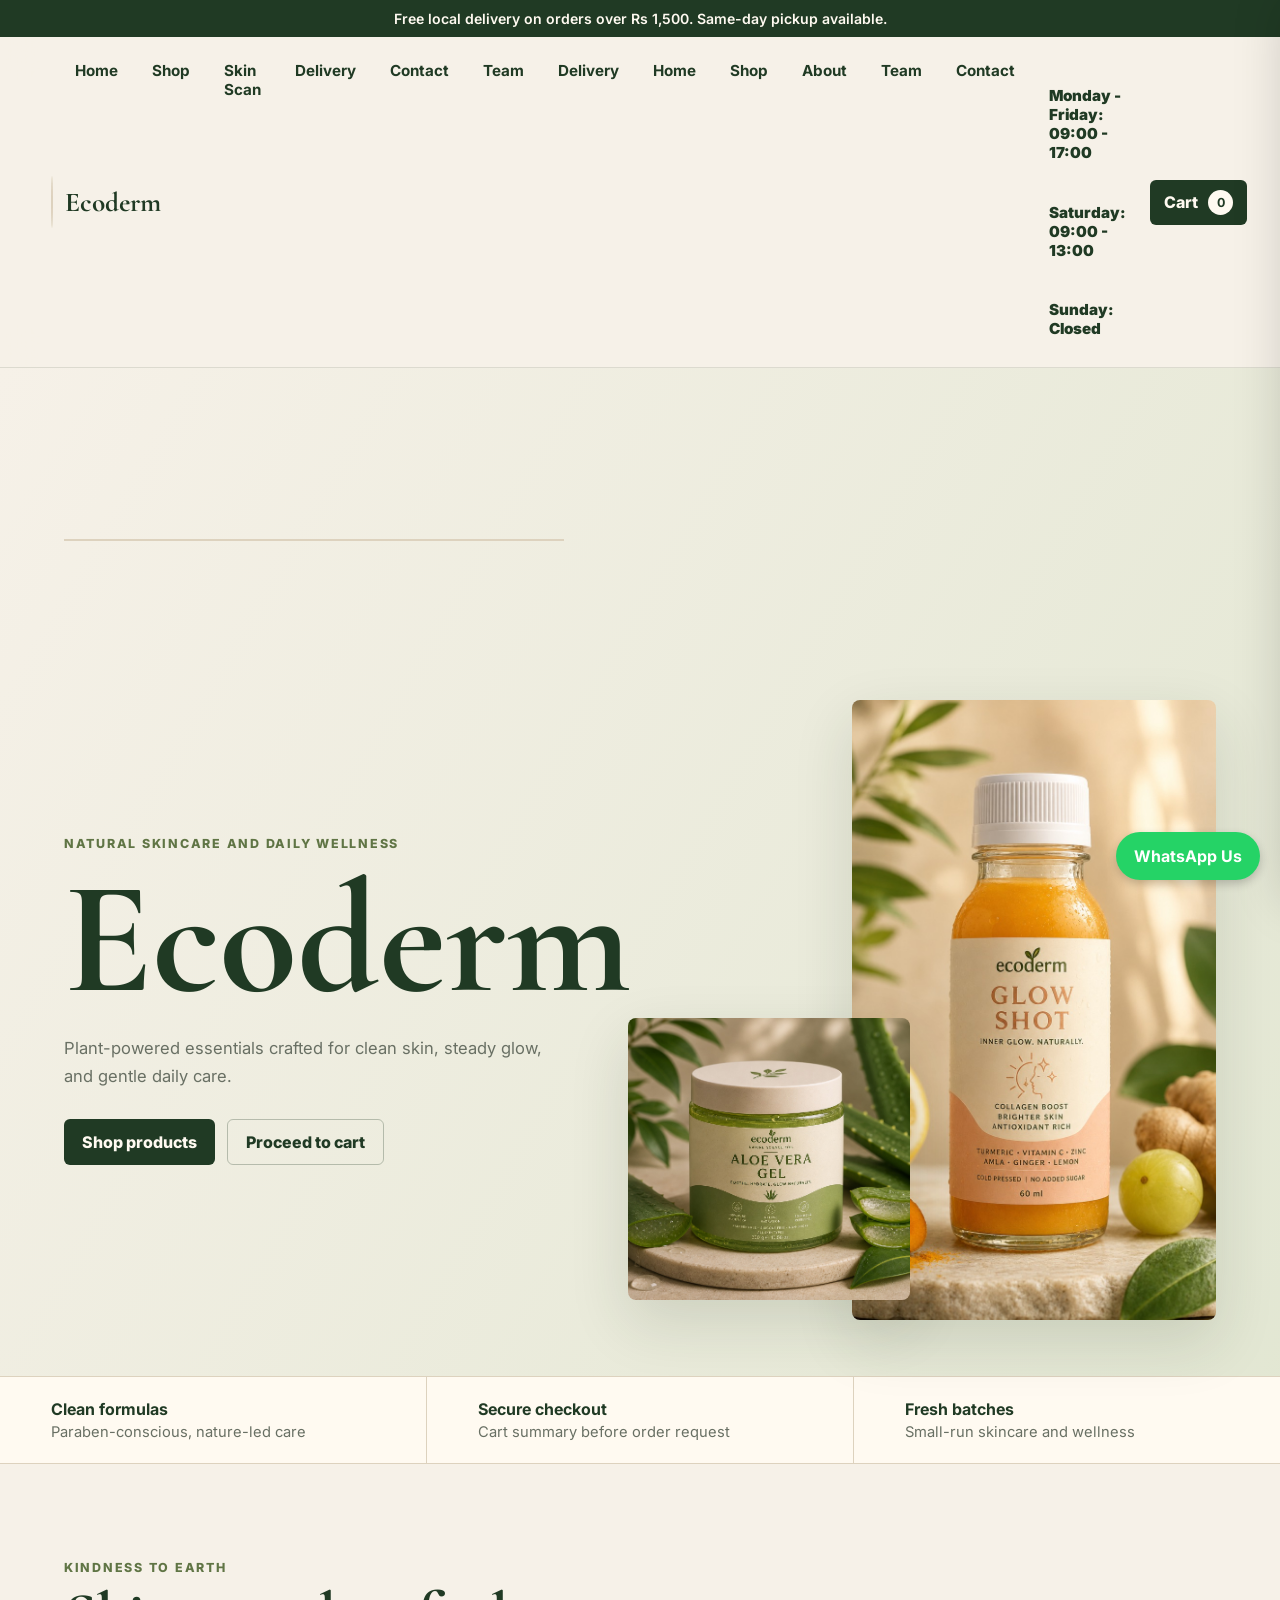
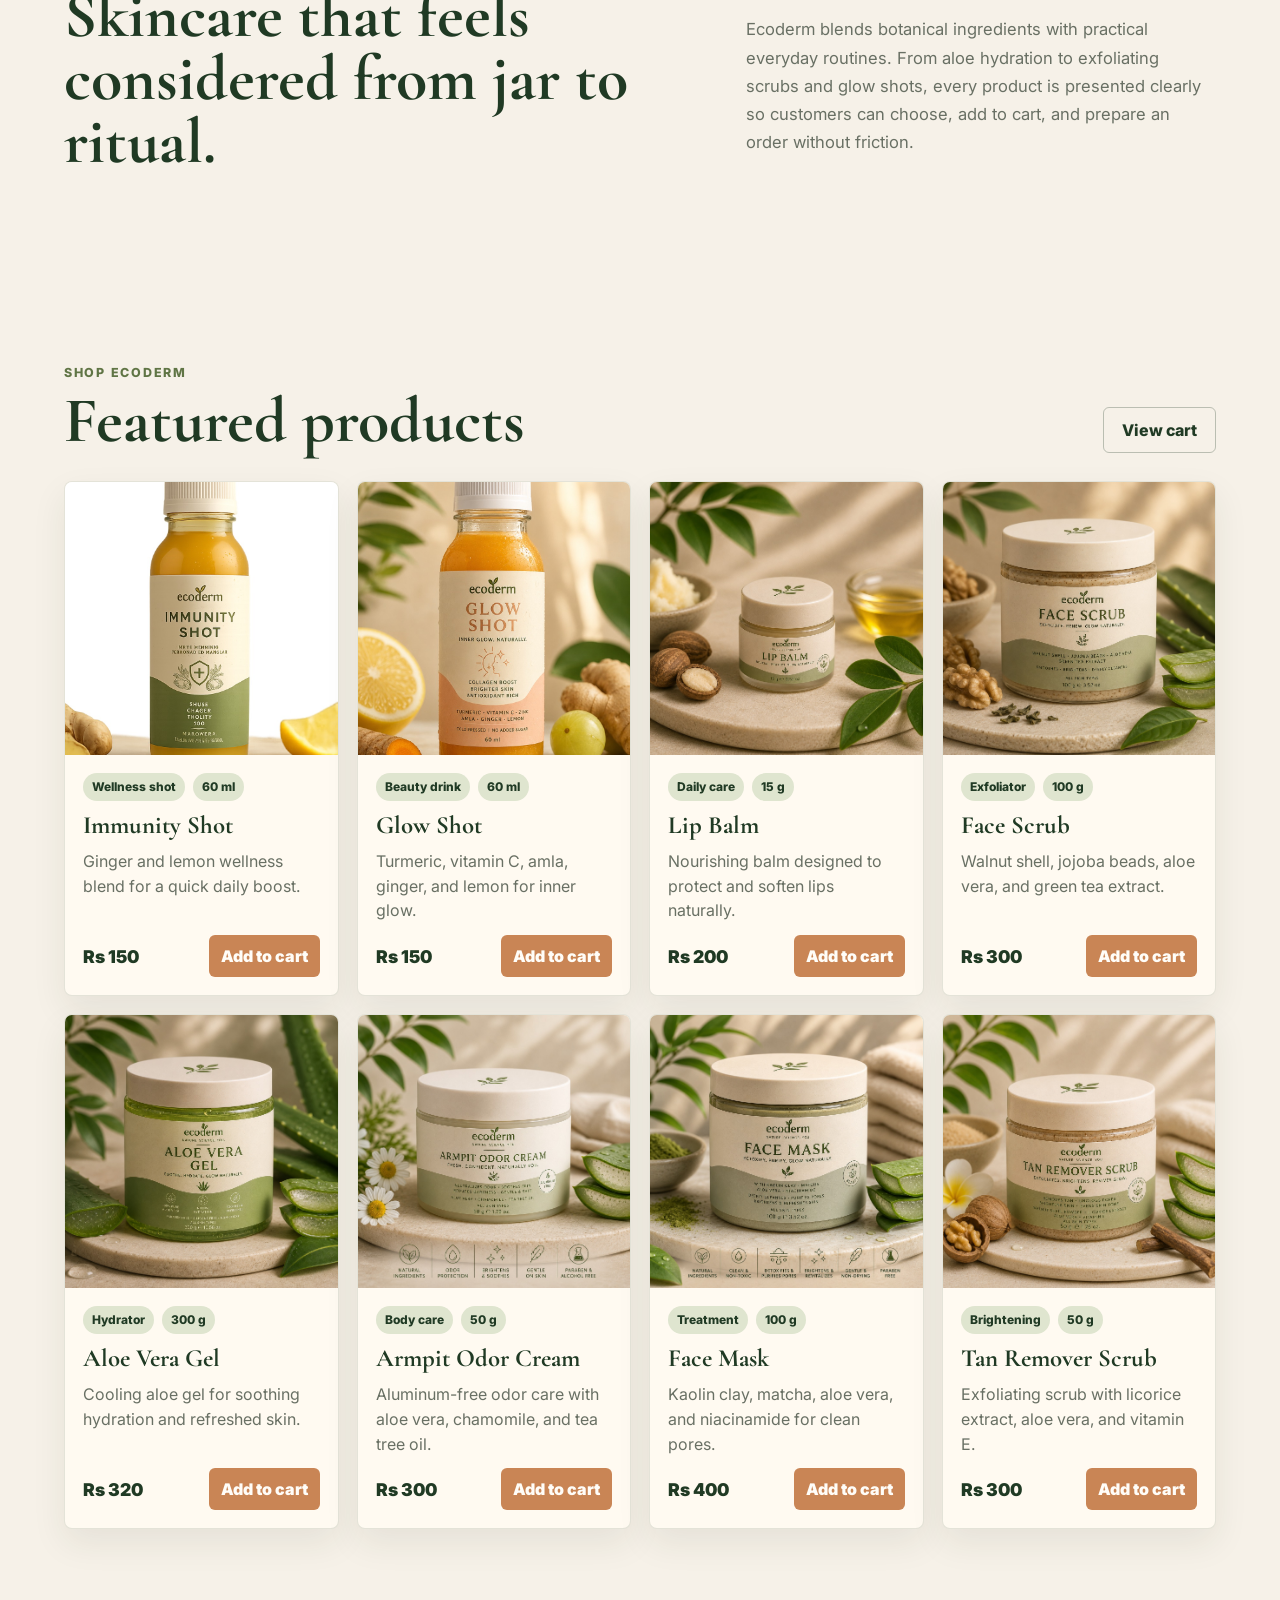
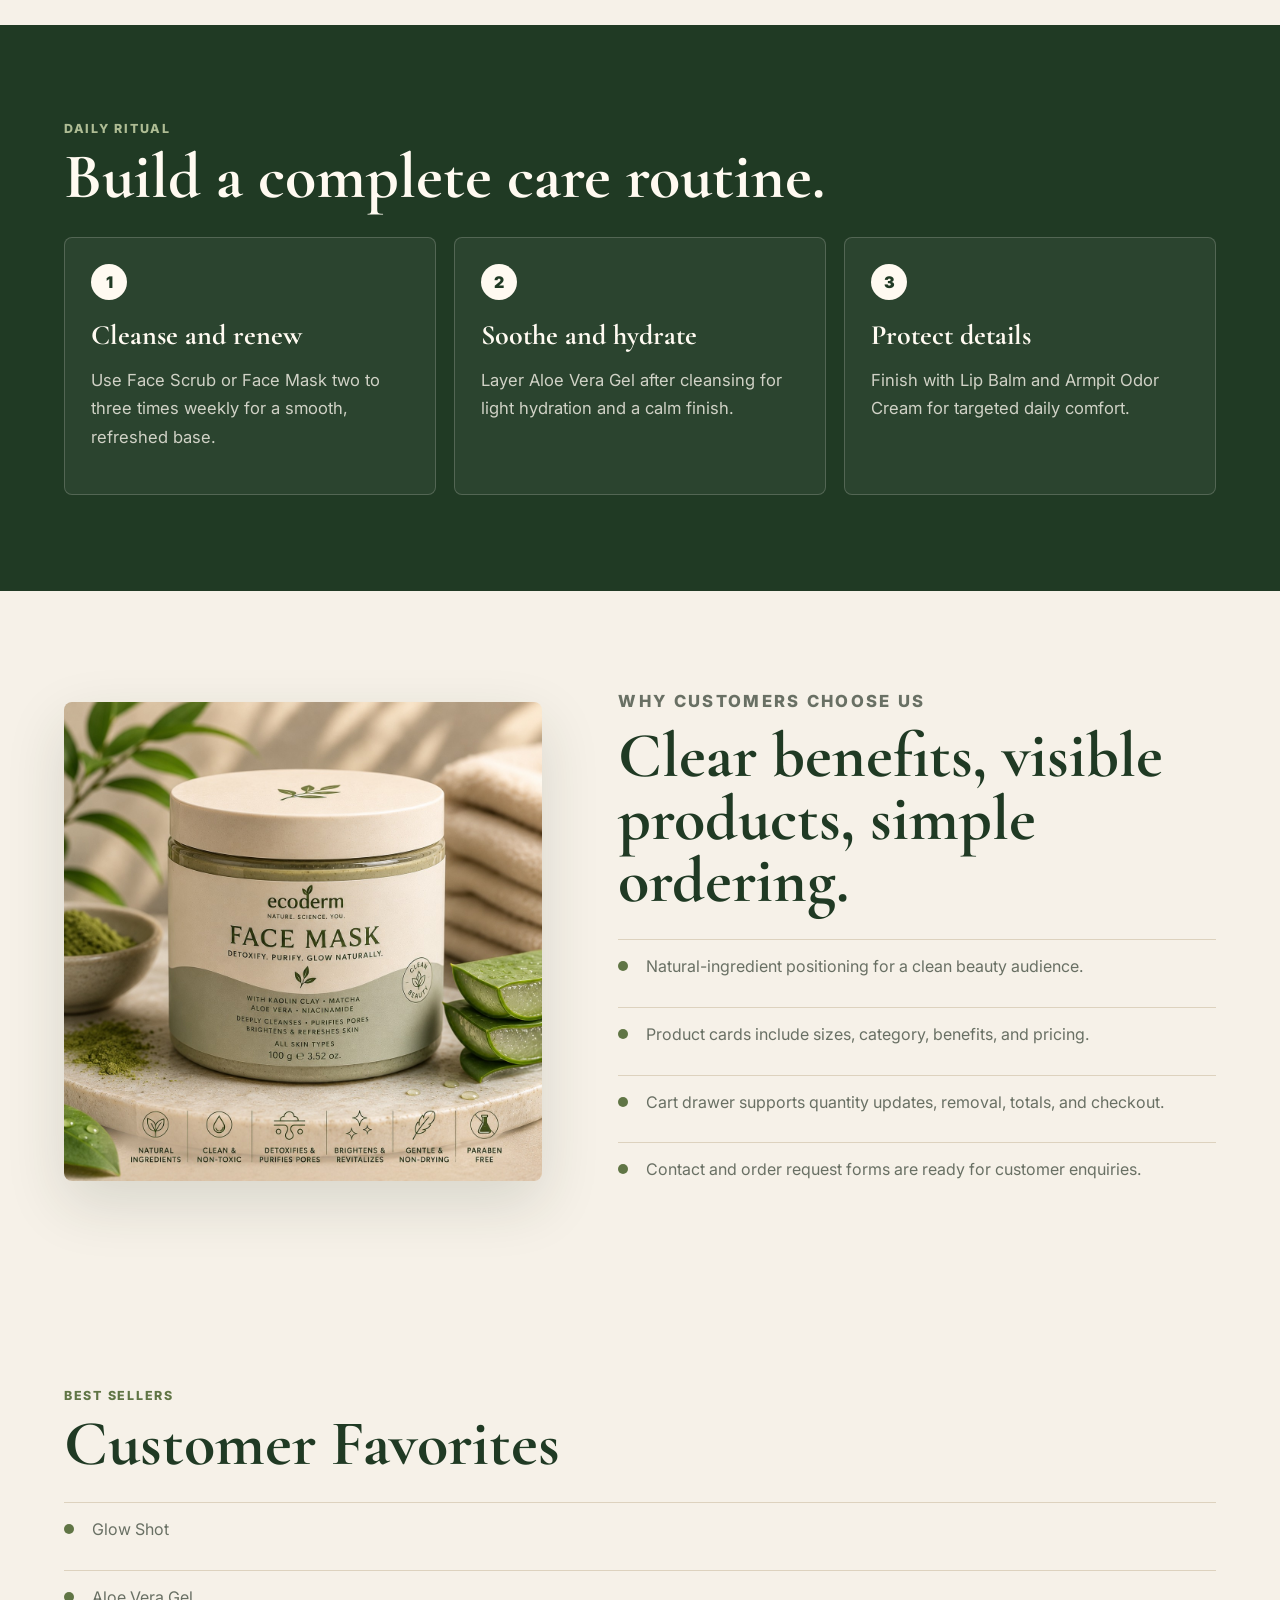
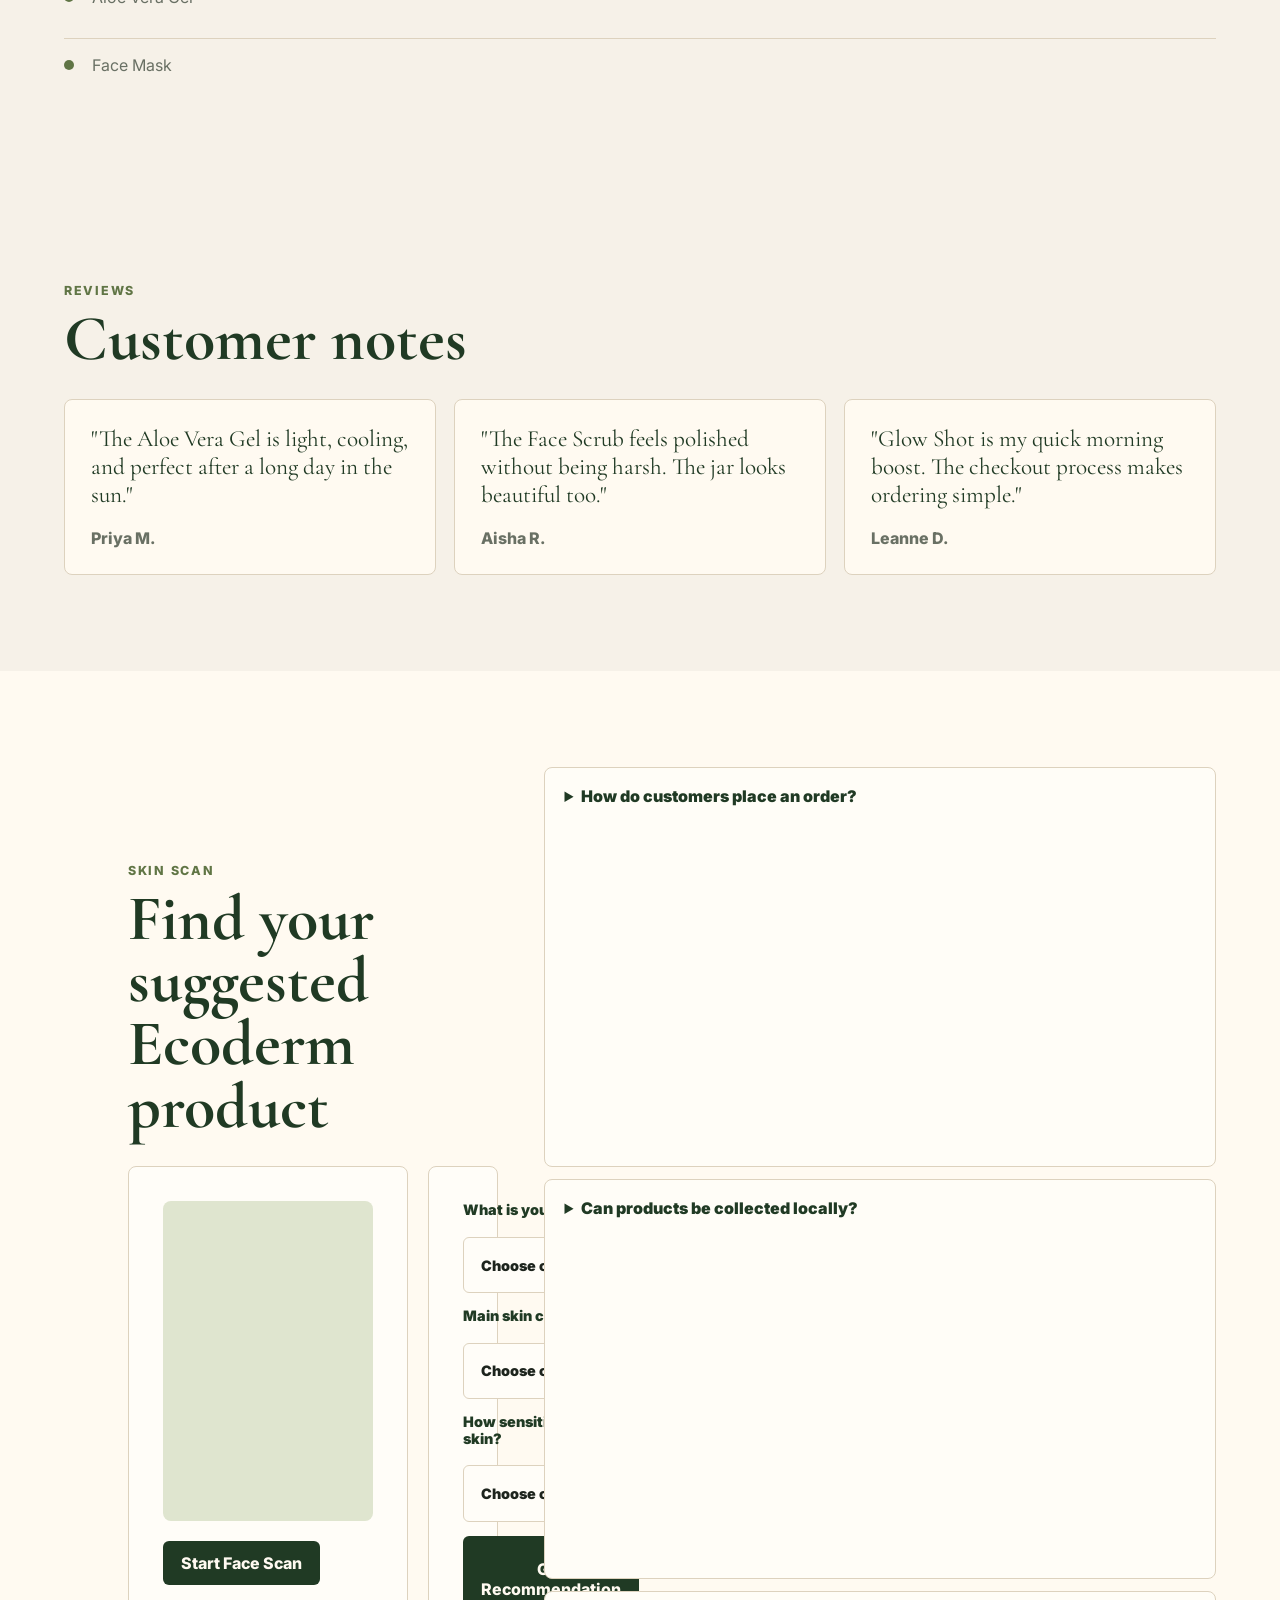
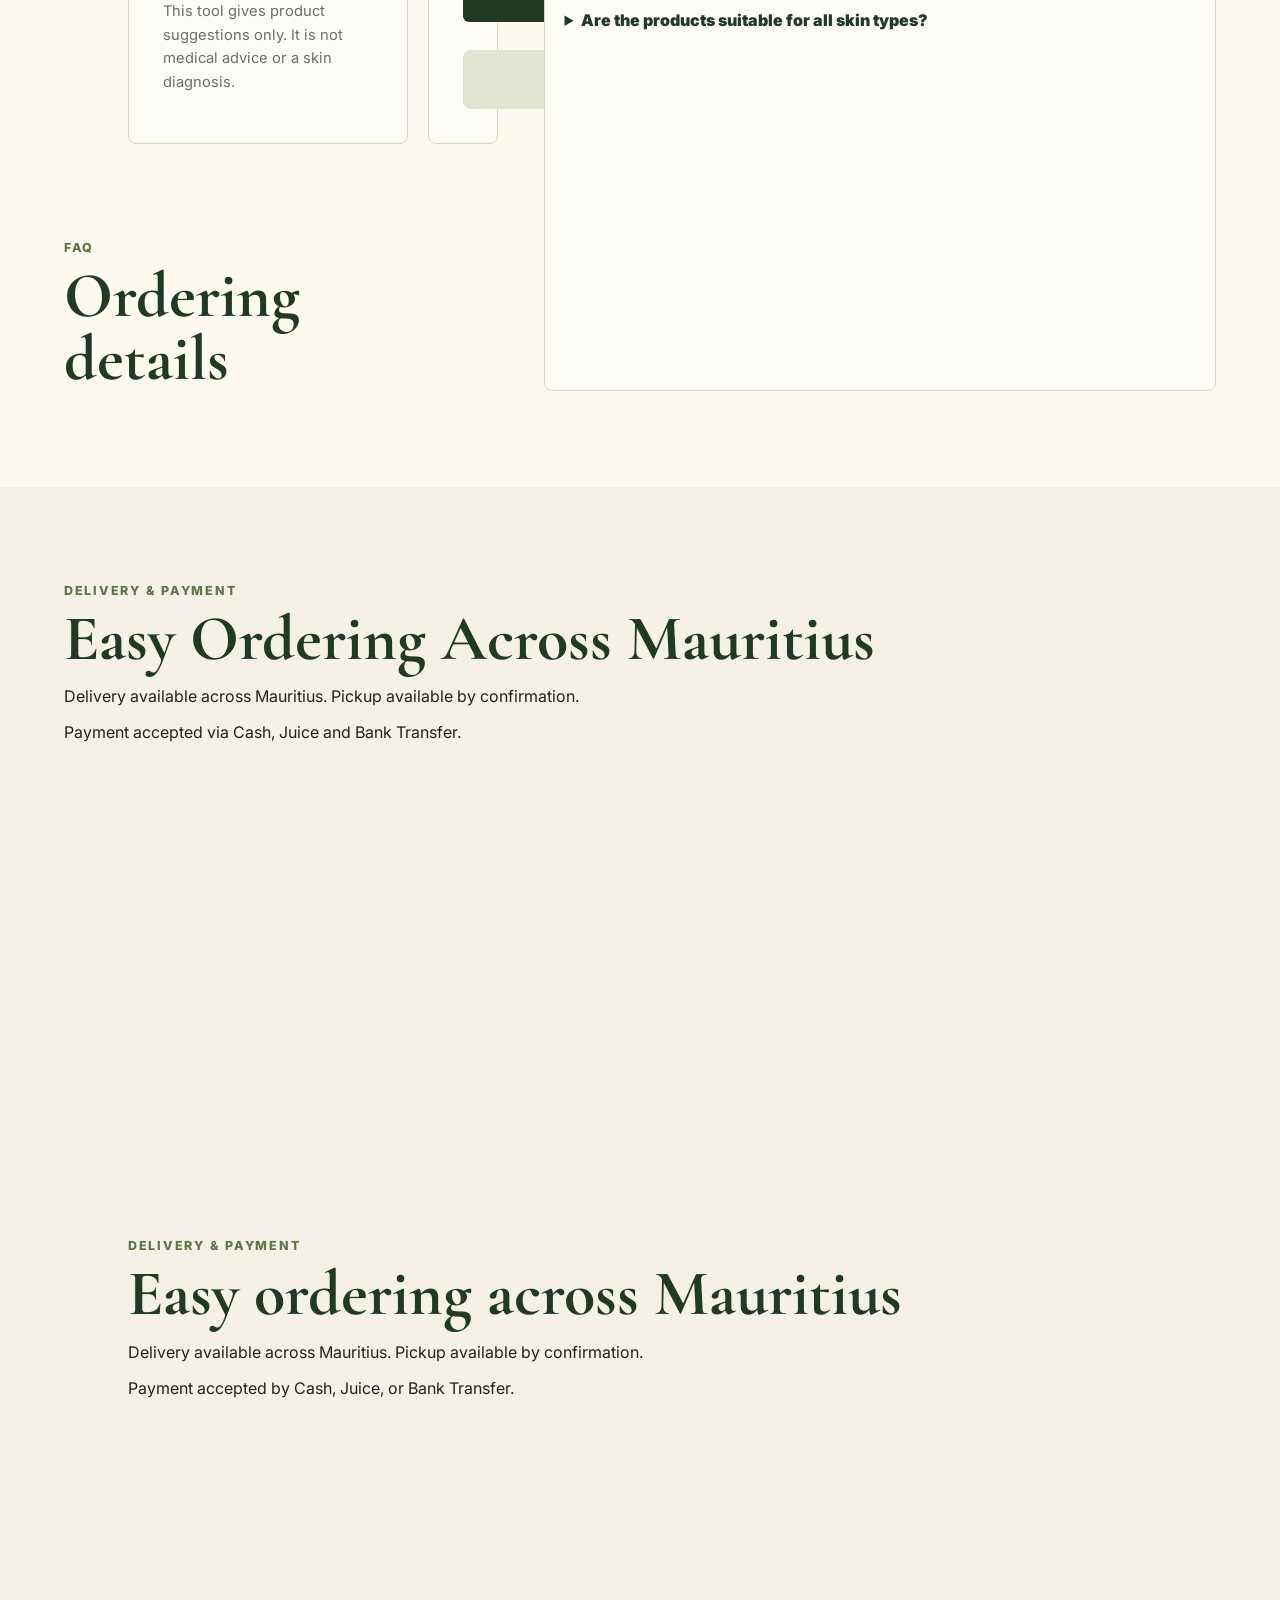
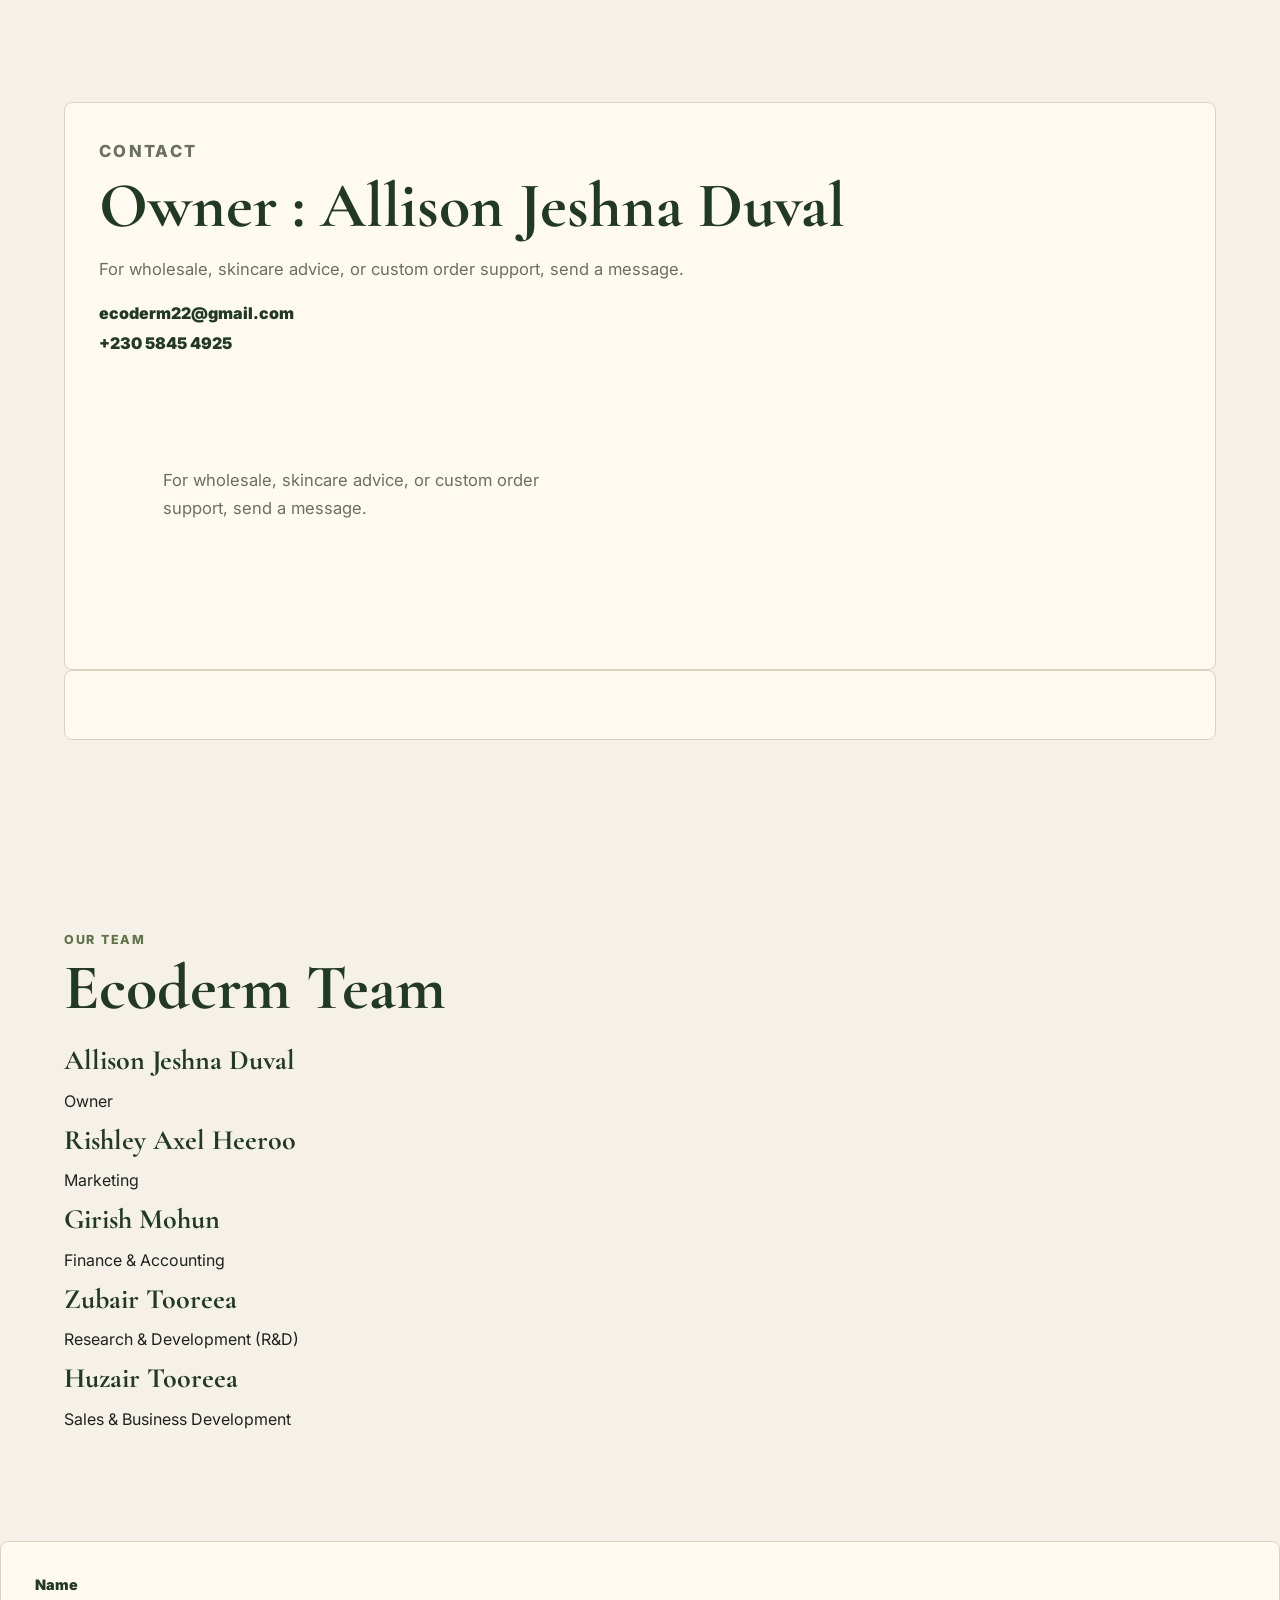
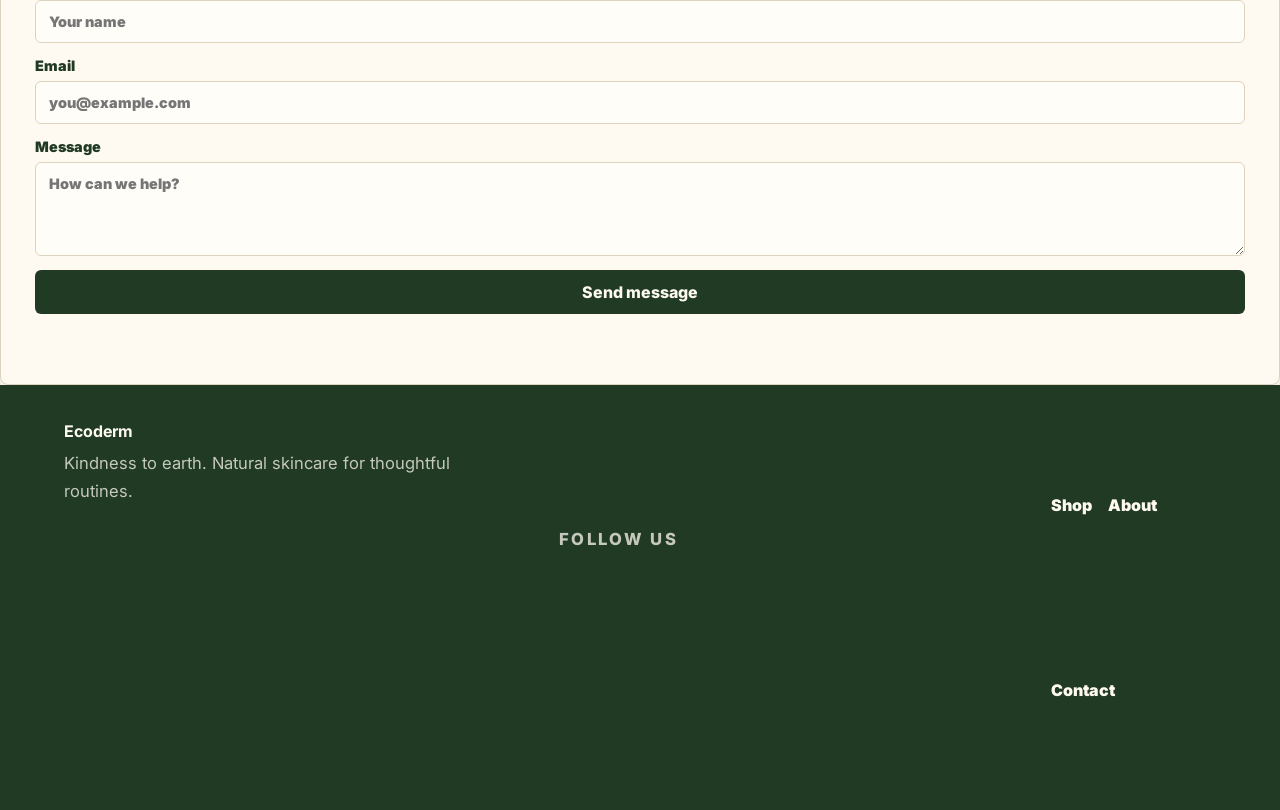
==== index.html @ 3c5c313e "Update index.html" ====
<!doctype html>
<html lang="en">
  <head>
    <meta charset="UTF-8" />
    <meta name="viewport" content="width=device-width, initial-scale=1.0" />
    <meta
      name="description"
      content="Ecoderm natural skincare and wellness products with cart and checkout experience."
    />
    <title>Ecoderm | Kindness to Earth</title>
    <link rel="preconnect" href="https://fonts.googleapis.com" />
    <link rel="preconnect" href="https://fonts.gstatic.com" crossorigin />
    <link
      href="https://fonts.googleapis.com/css2?family=Cormorant+Garamond:wght@500;600;700&family=Inter:wght@400;500;600;700&display=swap"
      rel="stylesheet"
    />
    <link rel="stylesheet" href="styles.css" />
  </head>
  <body>
    <div class="announcement">
      Free local delivery on orders over Rs 1,500. Same-day pickup available.
    </div>
    <header class="site-header" id="top">
      <a class="brand" href="#top" aria-label="Ecoderm home">
        <img src="ecoderm-logo.jpg" alt="Ecoderm logo" />
        <span>Ecoderm</span>
      </a>
      <nav class="main-nav">
        <nav class="main-nav">
  <a href="#top">Home</a>
  <a href="#shop">Shop</a>
  <a href="#skin-scan">Skin Scan</a>
  <a href="#delivery">Delivery</a>
  <a href="#contact">Contact</a>
  <a href="#team">Team</a>
</nav>
        <a href="#delivery">Delivery</a>
    <a href="index.html">Home</a>
    <a href="#shop">Shop</a>
    <a href="#about">About</a>
    <a href="#team">Team</a>
    <a href="contact.html">Contact</a>
        <div class="contact-links">
  <p>Monday - Friday: 09:00 - 17:00</p>
  <p>Saturday: 09:00 - 13:00</p>
  <p>Sunday: Closed</p>
</div>
</nav>
      </nav>
      <button class="cart-button" type="button" data-cart-open aria-label="Open cart">
        <span>Cart</span>
        <strong data-cart-count>0</strong>
      </button>
    </header>
    <main>
      <section class="hero">
        <section class="trust-strip">
</section>
<section class="section" id="shop">
</section>
        <div class="hero-copy">
          <p class="eyebrow">Natural skincare and daily wellness</p>
          <h1>Ecoderm</h1>
          <p>
            Plant-powered essentials crafted for clean skin, steady glow, and gentle daily care.
          </p>
          <div class="hero-actions">
            <a class="primary-link" href="#shop">Shop products</a>
            <button class="secondary-link" type="button" data-cart-open>Proceed to cart</button>
          </div>
        </div>
        <div class="hero-media" aria-label="Ecoderm featured products">
          <img class="hero-product hero-product-main" src="glow-shot.jpg" alt="Ecoderm Glow Shot" />
          <img class="hero-product hero-product-side" src="aloe-vera-gel.jpg" alt="Ecoderm Aloe Vera Gel" />
        </div>
      </section>
      <section class="trust-strip" aria-label="Ecoderm store benefits">
        <div>
          <strong>Clean formulas</strong>
          <span>Paraben-conscious, nature-led care</span>
        </div>
        <div>
          <strong>Secure checkout</strong>
          <span>Cart summary before order request</span>
        </div>
        <div>
          <strong>Fresh batches</strong>
          <span>Small-run skincare and wellness</span>
        </div>
      </section>
      <section class="section intro" id="about">
        <div>
          <p class="eyebrow">Kindness to earth</p>
          <h2>Skincare that feels considered from jar to ritual.</h2>
        </div>
        <p>
          Ecoderm blends botanical ingredients with practical everyday routines. From aloe hydration
          to exfoliating scrubs and glow shots, every product is presented clearly so customers can
          choose, add to cart, and prepare an order without friction.
        </p>
      </section>
      <section class="section" id="shop">
        <div class="section-heading">
          <div>
            <p class="eyebrow">Shop Ecoderm</p>
            <h2>Featured products</h2>
          </div>
          <button class="outline-button" type="button" data-cart-open>View cart</button>
        </div>
        <div class="product-grid" id="productGrid" aria-live="polite"></div>
      </section>
      <section class="section ritual-section" id="ritual">
        <div class="section-heading">
          <div>
            <p class="eyebrow">Daily ritual</p>
            <h2>Build a complete care routine.</h2>
          </div>
        </div>
        <div class="ritual-grid">
          <article>
            <span>1</span>
            <h3>Cleanse and renew</h3>
            <p>Use Face Scrub or Face Mask two to three times weekly for a smooth, refreshed base.</p>
          </article>
          <article>
            <span>2</span>
            <h3>Soothe and hydrate</h3>
            <p>Layer Aloe Vera Gel after cleansing for light hydration and a calm finish.</p>
          </article>
          <article>
            <span>3</span>
            <h3>Protect details</h3>
            <p>Finish with Lip Balm and Armpit Odor Cream for targeted daily comfort.</p>
          </article>
        </div>
      </section>
      <section class="section split-section">
        <div class="split-image">
          <img src="face-mask.jpg" alt="Ecoderm Face Mask" />
        </div>
        <div class="split-copy">
          <p class="eyebrow">Why customers choose us</p>
          <h2>Clear benefits, visible products, simple ordering.</h2>
          <ul class="benefit-list">
            <li>Natural-ingredient positioning for a clean beauty audience.</li>
            <li>Product cards include sizes, category, benefits, and pricing.</li>
            <li>Cart drawer supports quantity updates, removal, totals, and checkout.</li>
            <li>Contact and order request forms are ready for customer enquiries.</li>
          </ul>
        </div>
      </section>
<!-- BEST SELLERS START -->
<section class="section">
  <p class="eyebrow">Best Sellers</p>
  <h2>Customer Favorites</h2>

  <ul class="benefit-list">
    <li>Glow Shot</li>
    <li>Aloe Vera Gel</li>
    <li>Face Mask</li>
  </ul>
</section>
<!-- BEST SELLERS END -->
      <section class="section reviews">
        <div class="section-heading">
          <div>
            <p class="eyebrow">Reviews</p>
            <h2>Customer notes</h2>
          </div>
        </div>
        <div class="review-grid">
          <figure>
            <blockquote>
              "The Aloe Vera Gel is light, cooling, and perfect after a long day in the sun."
            </blockquote>
            <figcaption>Priya M.</figcaption>
          </figure>
          <figure>
            <blockquote>
              "The Face Scrub feels polished without being harsh. The jar looks beautiful too."
            </blockquote>
            <figcaption>Aisha R.</figcaption>
          </figure>
          <figure>
            <blockquote>
              "Glow Shot is my quick morning boost. The checkout process makes ordering simple."
            </blockquote>
            <figcaption>Leanne D.</figcaption>
          </figure>
        </div>
      </section>

      <section class="section faq-section">
        <div>
          <section class="section skin-scan-section" id="skin-scan">
  <div class="section-heading">
    <div>
      <p class="eyebrow">Skin Scan</p>
      <h2>Find your suggested Ecoderm product</h2>
    </div>
  </div>

  <div class="skin-scan-grid">
    <div class="scan-card">
      <video id="skinCamera" autoplay playsinline></video>

      <button class="primary-button" type="button" id="startScan">
        Start Face Scan
      </button>

      <p class="scan-note">
        This tool gives product suggestions only. It is not medical advice or a skin diagnosis.
      </p>
    </div>

    <form class="scan-form" id="skinScanForm">
      <label>
        What is your skin type?
        <select id="skinType" required>
          <option value="">Choose one</option>
          <option value="oily">Oily</option>
          <option value="dry">Dry</option>
          <option value="sensitive">Sensitive</option>
          <option value="normal">Normal</option>
        </select>
      </label>

      <label>
        Main skin concern
        <select id="skinConcern" required>
          <option value="">Choose one</option>
          <option value="acne">Acne / pimples</option>
          <option value="dryness">Dryness</option>
          <option value="dullness">Dull skin</option>
          <option value="tan">Tan / uneven tone</option>
          <option value="pores">Clogged pores</option>
        </select>
      </label>

      <label>
        How sensitive is your skin?
        <select id="sensitivity" required>
          <option value="">Choose one</option>
          <option value="low">Not sensitive</option>
          <option value="medium">Sometimes sensitive</option>
          <option value="high">Very sensitive</option>
        </select>
      </label>

      <button class="primary-button" type="submit">
        Get Recommendation
      </button>

      <div class="scan-result" id="scanResult"></div>
    </form>
  </div>
</section>
          <p class="eyebrow">FAQ</p>
          <h2>Ordering details</h2>
        </div>
        <div class="faq-list">
          <details>
            <summary>How do customers place an order?</summary>
            <p>Add products to the cart, review quantities, then use Proceed to checkout to prepare an order request.</p>
          </details>
          <details>
            <summary>Can products be collected locally?</summary>
            <p>Yes. Pickup and local delivery options can be confirmed after the order request is submitted.</p>
          </details>
          <details>
            <summary>Are the products suitable for all skin types?</summary>
            <p>Several products are labeled for all skin types. Customers with sensitivities should patch test first.</p>
          </details>
        </div>
      </section>
<section class="section" id="delivery">
  <p class="eyebrow">Delivery & Payment</p>

  <h2>Easy Ordering Across Mauritius</h2>

  <p>
    Delivery available across Mauritius.
    Pickup available by confirmation.
  </p>

  <p>
    Payment accepted via Cash, Juice and Bank Transfer.
  </p>
</section>
      <section class="section contact-section" id="contact">
        </section> <!-- Skin Scan section ends -->
<section class="section" id="team">
  
<section class="section" id="delivery">
  <p class="eyebrow">Delivery & Payment</p>
  <h2>Easy ordering across Mauritius</h2>

  <p>
    Delivery available across Mauritius.
    Pickup available by confirmation.
  </p>
  <p>
    Payment accepted by Cash, Juice, or Bank Transfer.
  </p>
</section>

<section class="section contact-section" id="contact">
</section>
        <div class="contact-card">
          <p class="eyebrow">Contact</p>
          <h2>Owner : Allison Jeshna Duval</h2>
          <p>For wholesale, skincare advice, or custom order support, send a message.</p>
          <div class="contact-links">
            <a href="mailto:ecoderm22@gmail.com">ecoderm22@gmail.com</a>
            <a href="tel:+23058454925">+230 5845 4925</a>
          </div>
          <section class="section contact-section" id="contact">
    <p>For wholesale, skincare advice, or custom order support, send a message.</p>
    </div>
  </div>

  <form class="contact-form" id="contactForm">
  </form>
</section>

<!-- TEAM SECTION -->
<section class="section" id="team">
  <div class="section-heading">
    <div>
      <p class="eyebrow">Our Team</p>
      <h2>Ecoderm Team</h2>
    </div>
  </div>

  <div class="team-grid">
    <div class="team-card">
      <h3>Allison Jeshna Duval</h3>
      <p>Owner</p>
    </div>

    <div class="team-card">
      <h3>Rishley Axel Heeroo</h3>
      <p>Marketing</p>
    </div>

    <div class="team-card">
      <h3>Girish Mohun</h3>
      <p>Finance & Accounting</p></p>
    </div>

    <div class="team-card">
      <h3>Zubair Tooreea</h3>
      <p>Research & Development (R&D)</p>
    </div>

    <div class="team-card">
      <h3>Huzair Tooreea</h3>
      <p>Sales & Business Development</p>
    </div>
  </div>
</section>
        </div>
        <form class="contact-form" id="contactForm">
          <label>
            Name
            <input type="text" name="name" placeholder="Your name" required />
          </label>
          <label>
            Email
            <input type="email" name="email" placeholder="you@example.com" required />
          </label>
          <label>
            Message
            <textarea name="message" rows="4" placeholder="How can we help?" required></textarea>
          </label>
          <button class="primary-button" type="submit">Send message</button>
          <p class="form-status" data-contact-status role="status"></p>
        </form>
      </section>
    </main>

    <footer class="site-footer">
      <div>
        <strong>Ecoderm</strong>
        <p>Kindness to earth. Natural skincare for thoughtful routines.</p>
      </div>
      <section class="section">
  <p class="eyebrow">Follow Us</p>
  <h2>Instagram Gallery</h2>

  <div class="product-grid">
    <img src="gallery1.jpg" alt="">
    <img src="gallery2.jpg" alt="">
    <img src="gallery3.jpg" alt="">
    <img src="gallery4.jpg" alt="">
  </div>
</section>
      <div class="footer-links">
        <a href="#shop">Shop</a>
        <a href="#about">About</a>
        <a href="#contact">Contact</a>
      </div>
    </footer>

    <div class="cart-overlay" data-cart-overlay hidden></div>
    <aside class="cart-drawer" data-cart-drawer aria-label="Shopping cart" aria-hidden="true">
      <div class="cart-header">
        <div>
          <p class="eyebrow">Your cart</p>
          <h2>Order summary</h2>
        </div>
        <button class="icon-button" type="button" data-cart-close aria-label="Close cart">x</button>
      </div>
      <div class="cart-items" data-cart-items></div>
      <div class="cart-empty" data-cart-empty>
        <strong>Your cart is empty.</strong>
        <span>Add Ecoderm products to begin your order.</span>
      </div>
      <div class="cart-footer">
        <div class="cart-row">
          <span>Subtotal</span>
          <strong data-cart-subtotal>Rs 0</strong>
        </div>
        <div class="cart-row">
          <span>Estimated delivery</span>
          <strong data-cart-delivery>Rs 0</strong>
        </div>
        <div class="cart-total">
          <span>Total</span>
          <strong data-cart-total>Rs 0</strong>
        </div>
        <button class="primary-button full" type="button" data-checkout>Proceed to checkout</button>
        <button class="outline-button full" type="button" data-cart-close>Continue shopping</button>
      </div>
    </aside>
    <dialog class="checkout-dialog" data-checkout-dialog>
      <form method="dialog" class="checkout-form" id="checkoutForm">
        <div class="cart-header">
          <div>
            <p class="eyebrow">Checkout</p>
            <h2>Complete order request</h2>
          </div>
          <button class="icon-button" type="button" data-checkout-close aria-label="Close checkout">x</button>
        </div>
        <div class="checkout-summary" data-checkout-summary></div>
        <div class="checkout-grid">
          <label>
            Full name
            <input type="text" name="fullName" required />
          </label>
          <label>
            Phone
            <input type="tel" name="phone" required />
          </label>
          <label>
            Email
            <input type="email" name="email" required />
          </label>
          <label>
            Delivery option
            <select name="delivery">
              <option>Local delivery</option>
              <option>Pickup</option>
            </select>
          </label>
          <label class="wide">
            Address or pickup note
            <textarea name="address" rows="3" required></textarea>
          </label>
        </div>
        <button class="primary-button full" type="button" data-place-order>Place order request</button>
        <p class="form-status" data-order-status role="status"></p>
      </form>
    </dialog>
    <script src="script.js"></script>
  </body>
</html>
<script src="script.js"></script>
<a href="https://wa.me/23058454925" class="whatsapp-float">
  WhatsApp Us
</a>
</body>
</html>
---- styles.css ----
:root {
  --forest: #203a24;
  --leaf: #607545;
  --sage: #aebc94;
  --moss: #dfe5cf;
  --cream: #f6f1e8;
  --paper: #fffaf1;
  --clay: #c98555;
  --ink: #1d241d;
  --muted: #697064;
  --line: #ddd2be;
  --shadow: 0 22px 60px rgba(34, 48, 30, 0.14);
}

* {
  box-sizing: border-box;
}

html {
  scroll-behavior: smooth;
}

body {
  margin: 0;
  background: var(--cream);
  color: var(--ink);
  font-family: Inter, Arial, sans-serif;
}

img {
  display: block;
  max-width: 100%;
}

[hidden] {
  display: none !important;
}

a {
  color: inherit;
  text-decoration: none;
}

button,
input,
select,
textarea {
  font: inherit;
}

button {
  cursor: pointer;
}

.announcement {
  background: var(--forest);
  color: var(--paper);
  padding: 10px 20px;
  text-align: center;
  font-size: 0.88rem;
  font-weight: 600;
}

.site-header {
  position: sticky;
  top: 0;
  z-index: 20;
  display: grid;
  grid-template-columns: auto 1fr auto;
  align-items: center;
  gap: 24px;
  padding: 14px clamp(18px, 4vw, 56px);
  background: rgba(246, 241, 232, 0.92);
  border-bottom: 1px solid rgba(32, 58, 36, 0.12);
  backdrop-filter: blur(18px);
}

.brand {
  display: inline-flex;
  align-items: center;
  gap: 12px;
  min-width: 0;
  font-family: "Cormorant Garamond", Georgia, serif;
  font-size: 1.7rem;
  font-weight: 700;
  color: var(--forest);
}

.brand img {
  width: 52px;
  height: 52px;
  border-radius: 50%;
  object-fit: cover;
  object-position: center;
  border: 1px solid var(--line);
}

.main-nav {
  display: flex;
  justify-content: center;
  gap: clamp(14px, 3vw, 34px);
  color: var(--forest);
  font-size: 0.95rem;
  font-weight: 700;
}

.main-nav a {
  padding: 10px 0;
}

.cart-button,
.primary-button,
.primary-link,
.secondary-link,
.outline-button,
.icon-button {
  border: 0;
  border-radius: 6px;
  font-weight: 800;
  min-height: 44px;
}

.cart-button {
  display: inline-flex;
  align-items: center;
  gap: 10px;
  background: var(--forest);
  color: var(--paper);
  padding: 10px 14px;
}

.cart-button strong {
  display: grid;
  place-items: center;
  width: 25px;
  height: 25px;
  border-radius: 50%;
  background: var(--paper);
  color: var(--forest);
  font-size: 0.78rem;
}

.hero {
  min-height: calc(100vh - 104px);
  display: grid;
  grid-template-columns: minmax(0, 0.92fr) minmax(320px, 1.08fr);
  align-items: center;
  gap: clamp(28px, 5vw, 72px);
  padding: clamp(34px, 6vw, 76px) clamp(18px, 5vw, 72px);
  background:
    linear-gradient(120deg, rgba(246, 241, 232, 0.96), rgba(223, 229, 207, 0.85)),
    var(--cream);
}

.hero-copy {
  max-width: 660px;
}

.eyebrow {
  margin: 0 0 10px;
  color: var(--leaf);
  font-size: 0.78rem;
  font-weight: 800;
  letter-spacing: 0.14em;
  text-transform: uppercase;
}

h1,
h2,
h3 {
  margin: 0;
  color: var(--forest);
  font-family: "Cormorant Garamond", Georgia, serif;
  line-height: 0.98;
}

h1 {
  font-size: clamp(4rem, 14vw, 10rem);
}

h2 {
  font-size: clamp(2.2rem, 5vw, 4.7rem);
}

h3 {
  font-size: 1.75rem;
}

.hero-copy p:not(.eyebrow),
.intro > p,
.split-copy p,
.contact-card p,
.faq-list p,
.ritual-grid p,
.site-footer p {
  color: var(--muted);
  font-size: 1.04rem;
  line-height: 1.7;
}

.hero-actions {
  display: flex;
  flex-wrap: wrap;
  gap: 12px;
  margin-top: 28px;
}

.primary-link,
.secondary-link,
.primary-button,
.outline-button {
  display: inline-flex;
  align-items: center;
  justify-content: center;
  padding: 12px 18px;
}

.primary-link,
.primary-button {
  background: var(--forest);
  color: var(--paper);
}

.secondary-link,
.outline-button {
  background: transparent;
  color: var(--forest);
  border: 1px solid rgba(32, 58, 36, 0.28);
}

.hero-media {
  position: relative;
  min-height: 600px;
}

.hero-product {
  position: absolute;
  border-radius: 8px;
  object-fit: cover;
  box-shadow: var(--shadow);
}

.hero-product-main {
  right: 0;
  top: 0;
  width: min(62%, 430px);
  height: 620px;
}

.hero-product-side {
  left: 0;
  bottom: 0;
  width: min(48%, 380px);
  aspect-ratio: 1;
}

.trust-strip {
  display: grid;
  grid-template-columns: repeat(3, 1fr);
  gap: 1px;
  background: var(--line);
  border-block: 1px solid var(--line);
}

.trust-strip div {
  padding: 22px clamp(18px, 4vw, 54px);
  background: var(--paper);
}

.trust-strip strong,
.trust-strip span {
  display: block;
}

.trust-strip strong {
  color: var(--forest);
  margin-bottom: 4px;
}

.trust-strip span {
  color: var(--muted);
  font-size: 0.92rem;
}

.section {
  padding: clamp(54px, 8vw, 96px) clamp(18px, 5vw, 72px);
}

.intro {
  display: grid;
  grid-template-columns: minmax(0, 0.9fr) minmax(280px, 0.7fr);
  gap: clamp(28px, 6vw, 86px);
  align-items: end;
}

.section-heading {
  display: flex;
  align-items: end;
  justify-content: space-between;
  gap: 18px;
  margin-bottom: 28px;
}

.product-grid {
  display: grid;
  grid-template-columns: repeat(4, minmax(0, 1fr));
  gap: 18px;
}

.product-card {
  display: grid;
  grid-template-rows: auto 1fr;
  overflow: hidden;
  background: var(--paper);
  border: 1px solid rgba(32, 58, 36, 0.12);
  border-radius: 8px;
  box-shadow: 0 14px 34px rgba(34, 48, 30, 0.08);
}

.product-card img {
  width: 100%;
  aspect-ratio: 1;
  object-fit: cover;
}

.product-info {
  display: flex;
  flex-direction: column;
  gap: 12px;
  padding: 18px;
}

.product-meta {
  display: flex;
  flex-wrap: wrap;
  gap: 8px;
}

.pill {
  display: inline-flex;
  align-items: center;
  min-height: 28px;
  padding: 5px 9px;
  border-radius: 999px;
  background: var(--moss);
  color: var(--forest);
  font-size: 0.75rem;
  font-weight: 800;
}

.product-info h3 {
  font-size: 1.55rem;
}

.product-info p {
  margin: 0;
  color: var(--muted);
  line-height: 1.55;
}

.product-bottom {
  display: flex;
  align-items: center;
  justify-content: space-between;
  gap: 12px;
  margin-top: auto;
}

.price {
  color: var(--forest);
  font-size: 1.1rem;
  font-weight: 900;
  white-space: nowrap;
}

.add-button {
  min-height: 42px;
  padding: 10px 12px;
  border: 0;
  border-radius: 6px;
  background: var(--clay);
  color: #fffdf8;
  font-weight: 900;
}

.ritual-section {
  background: var(--forest);
  color: var(--paper);
}

.ritual-section h2,
.ritual-section h3 {
  color: var(--paper);
}

.ritual-section .eyebrow {
  color: var(--sage);
}

.ritual-grid {
  display: grid;
  grid-template-columns: repeat(3, 1fr);
  gap: 18px;
}

.ritual-grid article {
  padding: 26px;
  border: 1px solid rgba(246, 241, 232, 0.2);
  border-radius: 8px;
  background: rgba(255, 255, 255, 0.05);
}

.ritual-grid span {
  display: grid;
  place-items: center;
  width: 36px;
  height: 36px;
  margin-bottom: 22px;
  border-radius: 50%;
  background: var(--paper);
  color: var(--forest);
  font-weight: 900;
}

.ritual-grid p {
  color: rgba(255, 250, 241, 0.78);
}

.split-section {
  display: grid;
  grid-template-columns: minmax(280px, 0.8fr) minmax(0, 1fr);
  gap: clamp(28px, 6vw, 76px);
  align-items: center;
}

.split-image img {
  width: 100%;
  max-height: 680px;
  border-radius: 8px;
  object-fit: cover;
  box-shadow: var(--shadow);
}

.benefit-list {
  display: grid;
  gap: 14px;
  padding: 0;
  margin: 26px 0 0;
  list-style: none;
}

.benefit-list li {
  padding: 14px 0 14px 28px;
  border-top: 1px solid var(--line);
  color: var(--muted);
  line-height: 1.55;
  position: relative;
}

.benefit-list li::before {
  content: "";
  position: absolute;
  left: 0;
  top: 21px;
  width: 10px;
  height: 10px;
  border-radius: 50%;
  background: var(--leaf);
}

.review-grid {
  display: grid;
  grid-template-columns: repeat(3, 1fr);
  gap: 18px;
}

.review-grid figure {
  margin: 0;
  padding: 26px;
  background: var(--paper);
  border: 1px solid var(--line);
  border-radius: 8px;
}

blockquote {
  margin: 0 0 18px;
  color: var(--forest);
  font-family: "Cormorant Garamond", Georgia, serif;
  font-size: 1.45rem;
  line-height: 1.2;
}

figcaption {
  color: var(--muted);
  font-weight: 800;
}

.faq-section {
  display: grid;
  grid-template-columns: minmax(240px, 0.6fr) minmax(0, 1fr);
  gap: clamp(24px, 6vw, 76px);
  background: var(--paper);
}

.faq-list {
  display: grid;
  gap: 12px;
}

details {
  padding: 18px 20px;
  border: 1px solid var(--line);
  border-radius: 8px;
  background: #fffdf7;
}

summary {
  color: var(--forest);
  font-weight: 900;
  cursor: pointer;
}

.contact-section {
  display: grid;
  grid-template-columns: minmax(240px, 0.75fr) minmax(0, 1fr);
  gap: 18px;
}

.contact-card,
.contact-form,
.checkout-form {
  padding: clamp(22px, 4vw, 34px);
  background: var(--paper);
  border: 1px solid var(--line);
  border-radius: 8px;
}

.contact-links {
  display: grid;
  gap: 10px;
  margin-top: 20px;
  color: var(--forest);
  font-weight: 900;
}

.contact-form,
.checkout-grid {
  display: grid;
  gap: 14px;
}

label {
  display: grid;
  gap: 7px;
  color: var(--forest);
  font-size: 0.9rem;
  font-weight: 900;
}

input,
select,
textarea {
  width: 100%;
  border: 1px solid var(--line);
  border-radius: 6px;
  background: #fffdf8;
  color: var(--ink);
  padding: 12px 13px;
}

textarea {
  resize: vertical;
}

.form-status {
  min-height: 22px;
  margin: 0;
  color: var(--leaf);
  font-weight: 800;
}

.site-footer {
  display: flex;
  justify-content: space-between;
  gap: 24px;
  padding: 36px clamp(18px, 5vw, 72px);
  background: var(--forest);
  color: var(--paper);
}

.site-footer p {
  margin: 8px 0 0;
  color: rgba(255, 250, 241, 0.74);
}

.footer-links {
  display: flex;
  flex-wrap: wrap;
  align-items: center;
  gap: 16px;
  font-weight: 900;
}

.cart-overlay {
  position: fixed;
  inset: 0;
  z-index: 50;
  background: rgba(29, 36, 29, 0.38);
}

.cart-drawer {
  position: fixed;
  top: 0;
  right: 0;
  z-index: 60;
  display: flex;
  flex-direction: column;
  width: min(100vw, 440px);
  height: 100vh;
  background: var(--paper);
  box-shadow: -16px 0 50px rgba(0, 0, 0, 0.18);
  transform: translateX(105%);
  transition: transform 220ms ease;
}

.cart-drawer.is-open {
  transform: translateX(0);
}

.cart-header {
  display: flex;
  justify-content: space-between;
  gap: 16px;
  padding: 22px;
  border-bottom: 1px solid var(--line);
}

.cart-header h2 {
  font-size: 2rem;
}

.icon-button {
  width: 42px;
  height: 42px;
  background: var(--moss);
  color: var(--forest);
  font-size: 1.25rem;
}

.cart-items {
  overflow: auto;
  padding: 16px 22px;
}

.cart-item {
  display: grid;
  grid-template-columns: 72px 1fr;
  gap: 12px;
  padding: 14px 0;
  border-bottom: 1px solid var(--line);
}

.cart-item img {
  width: 72px;
  height: 72px;
  border-radius: 6px;
  object-fit: cover;
}

.cart-item h3 {
  font-family: Inter, Arial, sans-serif;
  font-size: 0.98rem;
  line-height: 1.2;
}

.cart-item p {
  margin: 6px 0 10px;
  color: var(--muted);
  font-size: 0.86rem;
}

.quantity-row {
  display: flex;
  align-items: center;
  justify-content: space-between;
  gap: 10px;
}

.quantity-control {
  display: inline-flex;
  align-items: center;
  border: 1px solid var(--line);
  border-radius: 6px;
  overflow: hidden;
}

.quantity-control button {
  width: 34px;
  height: 34px;
  border: 0;
  background: transparent;
  color: var(--forest);
  font-weight: 900;
}

.quantity-control span {
  min-width: 32px;
  text-align: center;
  font-weight: 900;
}

.remove-button {
  border: 0;
  background: transparent;
  color: #8b3d31;
  font-weight: 900;
}

.cart-empty {
  display: grid;
  gap: 8px;
  margin: 18px 22px;
  padding: 22px;
  border: 1px dashed var(--line);
  border-radius: 8px;
  color: var(--muted);
}

.cart-empty strong {
  color: var(--forest);
}

.cart-footer {
  margin-top: auto;
  padding: 22px;
  border-top: 1px solid var(--line);
  background: #fffdf8;
}

.cart-row,
.cart-total {
  display: flex;
  justify-content: space-between;
  gap: 18px;
  margin-bottom: 12px;
}

.cart-total {
  padding-top: 14px;
  border-top: 1px solid var(--line);
  color: var(--forest);
  font-size: 1.2rem;
  font-weight: 900;
}

.full {
  width: 100%;
  margin-top: 10px;
}

.checkout-dialog {
  width: min(94vw, 720px);
  padding: 0;
  border: 0;
  border-radius: 8px;
  background: transparent;
}

.checkout-dialog::backdrop {
  background: rgba(29, 36, 29, 0.5);
}

.checkout-form {
  max-height: 90vh;
  overflow: auto;
}

.checkout-summary {
  display: grid;
  gap: 8px;
  margin: 18px 0;
  padding: 16px;
  border-radius: 8px;
  background: var(--moss);
  color: var(--forest);
}

.checkout-summary div {
  display: flex;
  justify-content: space-between;
  gap: 12px;
}

.checkout-grid {
  grid-template-columns: repeat(2, minmax(0, 1fr));
}

.wide {
  grid-column: 1 / -1;
}

@media (max-width: 1080px) {
  .product-grid {
    grid-template-columns: repeat(3, minmax(0, 1fr));
  }

  .hero {
    grid-template-columns: 1fr;
  }

  .hero-media {
    min-height: 520px;
  }
}

@media (max-width: 820px) {
  .site-header {
    grid-template-columns: 1fr auto;
  }

  .main-nav {
    grid-column: 1 / -1;
    justify-content: flex-start;
    overflow-x: auto;
  }

  .trust-strip,
  .intro,
  .ritual-grid,
  .split-section,
  .review-grid,
  .faq-section,
  .contact-section {
    grid-template-columns: 1fr;
  }

  .product-grid {
    grid-template-columns: repeat(2, minmax(0, 1fr));
  }

  .hero-media {
    min-height: 430px;
  }

  .hero-product-main {
    height: 470px;
  }

  .site-footer,
  .section-heading {
    align-items: flex-start;
    flex-direction: column;
  }
}

@media (max-width: 560px) {
  .brand span {
    font-size: 1.35rem;
  }

  .brand img {
    width: 44px;
    height: 44px;
  }

  .cart-button span {
    display: none;
  }

  .hero {
    min-height: auto;
  }

  .hero-media {
    min-height: 360px;
  }

  .hero-product-main {
    width: 66%;
    height: 360px;
  }

  .hero-product-side {
    width: 50%;
  }

  .product-grid,
  .checkout-grid {
    grid-template-columns: 1fr;
  }

  .cart-drawer {
    width: 100vw;
  }
}
.skin-scan-section {
  background: var(--paper);
}

.skin-scan-grid {
  display: grid;
  grid-template-columns: minmax(280px, 0.85fr) minmax(0, 1fr);
  gap: 20px;
}

.scan-card,
.scan-form {
  padding: clamp(22px, 4vw, 34px);
  background: #fffdf8;
  border: 1px solid var(--line);
  border-radius: 8px;
}

#skinCamera {
  width: 100%;
  min-height: 320px;
  background: var(--moss);
  border-radius: 8px;
  object-fit: cover;
  margin-bottom: 16px;
}

.scan-form {
  display: grid;
  gap: 14px;
}

.scan-note {
  color: var(--muted);
  line-height: 1.6;
  font-size: 0.92rem;
}

.scan-result {
  margin-top: 14px;
  padding: 18px;
  border-radius: 8px;
  background: var(--moss);
  color: var(--forest);
}

.scan-result h3 {
  margin-bottom: 8px;
}

@media (max-width: 820px) {
  .skin-scan-grid {
    grid-template-columns: 1fr;
  }
}
.whatsapp-float {
  position: fixed;
  bottom: 20px;
  right: 20px;
  background: #25D366;
  color: white;
  padding: 14px 18px;
  border-radius: 50px;
  font-weight: bold;
  text-decoration: none;
  z-index: 9999;
  box-shadow: 0 4px 10px rgba(0,0,0,0.2);
}
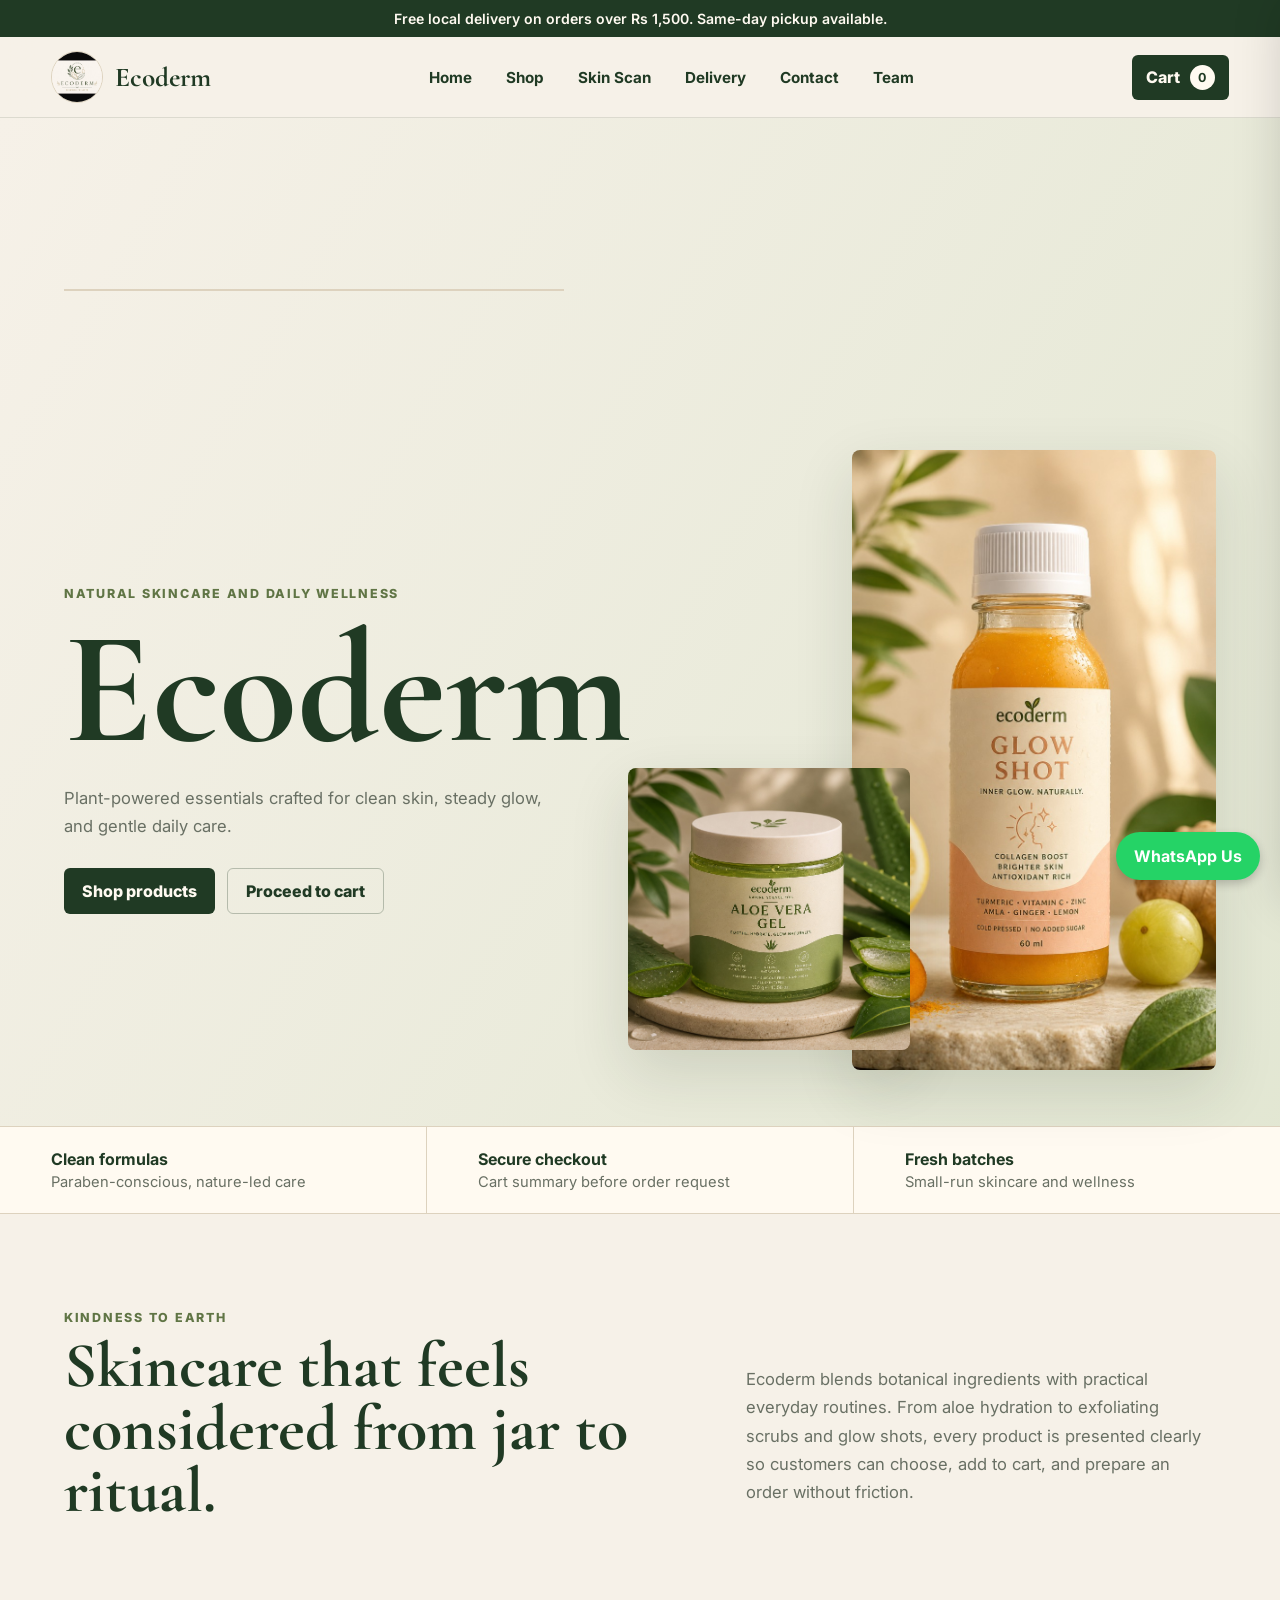
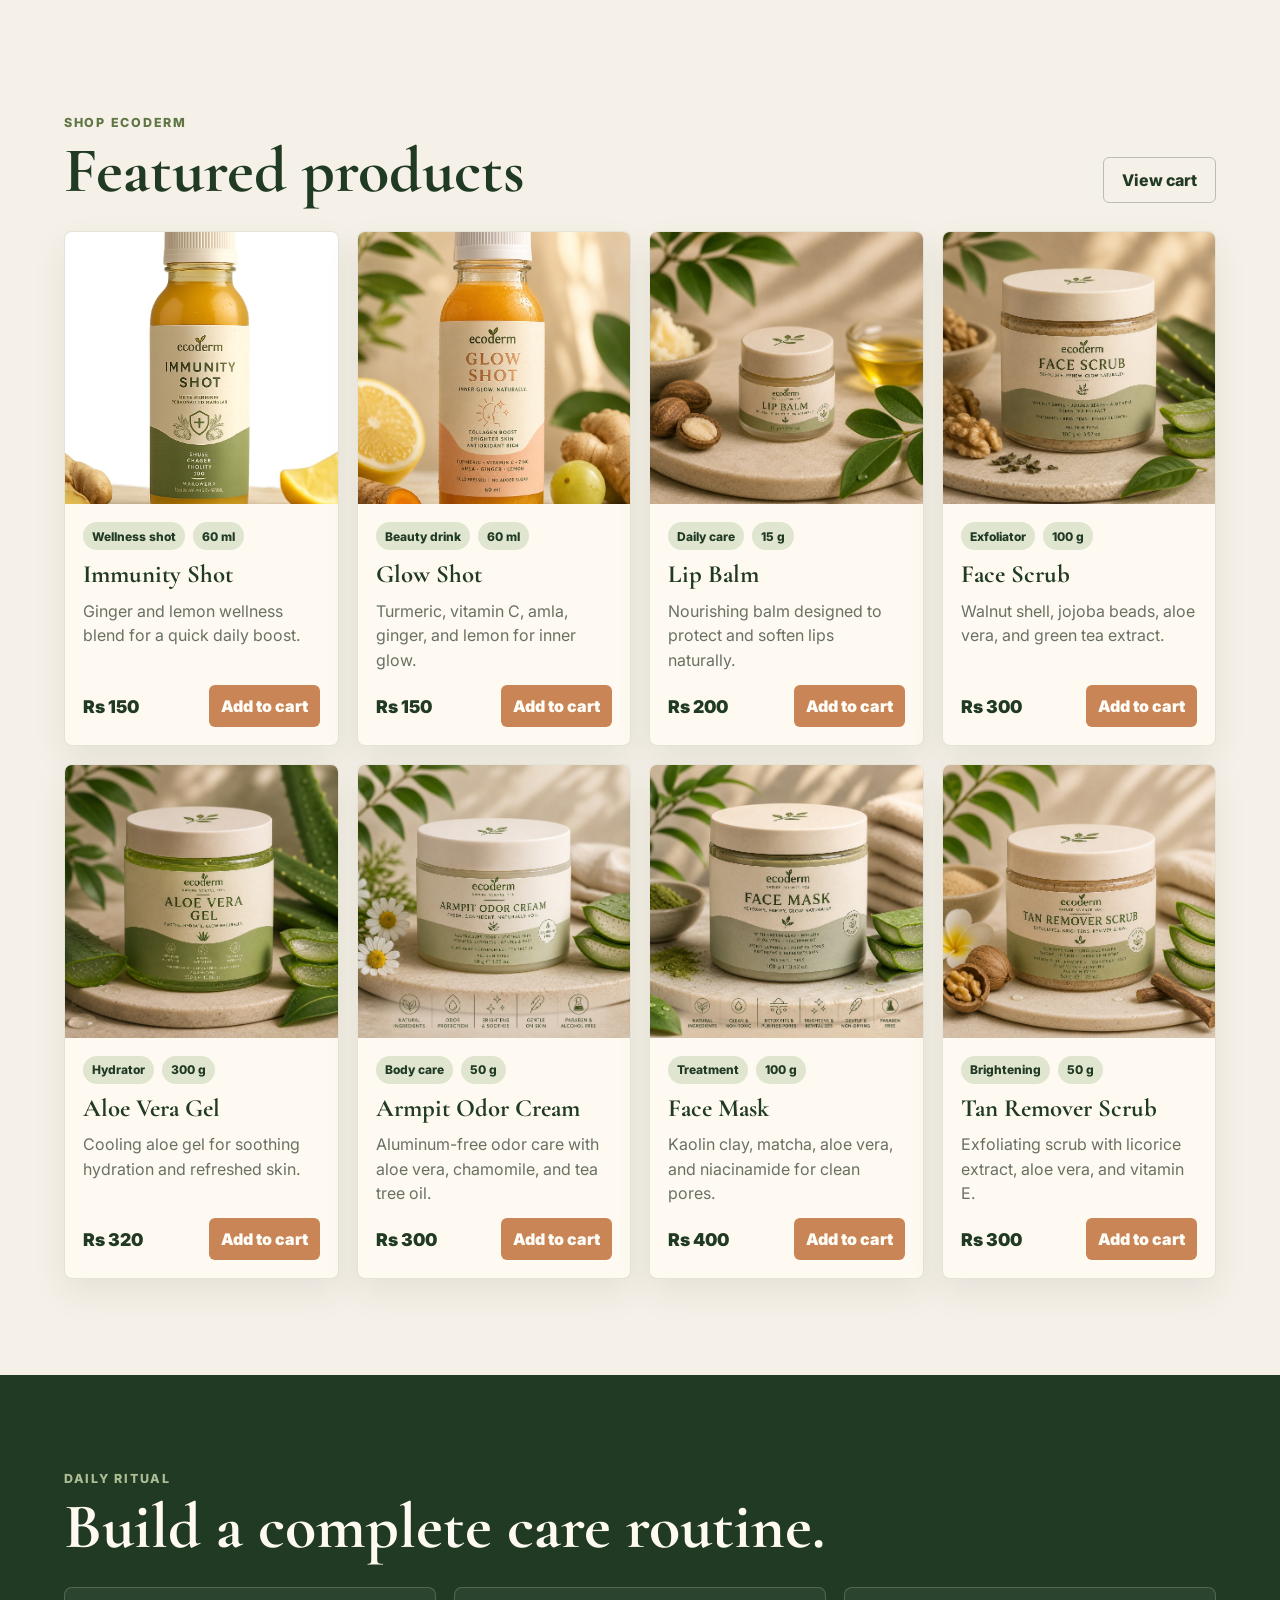
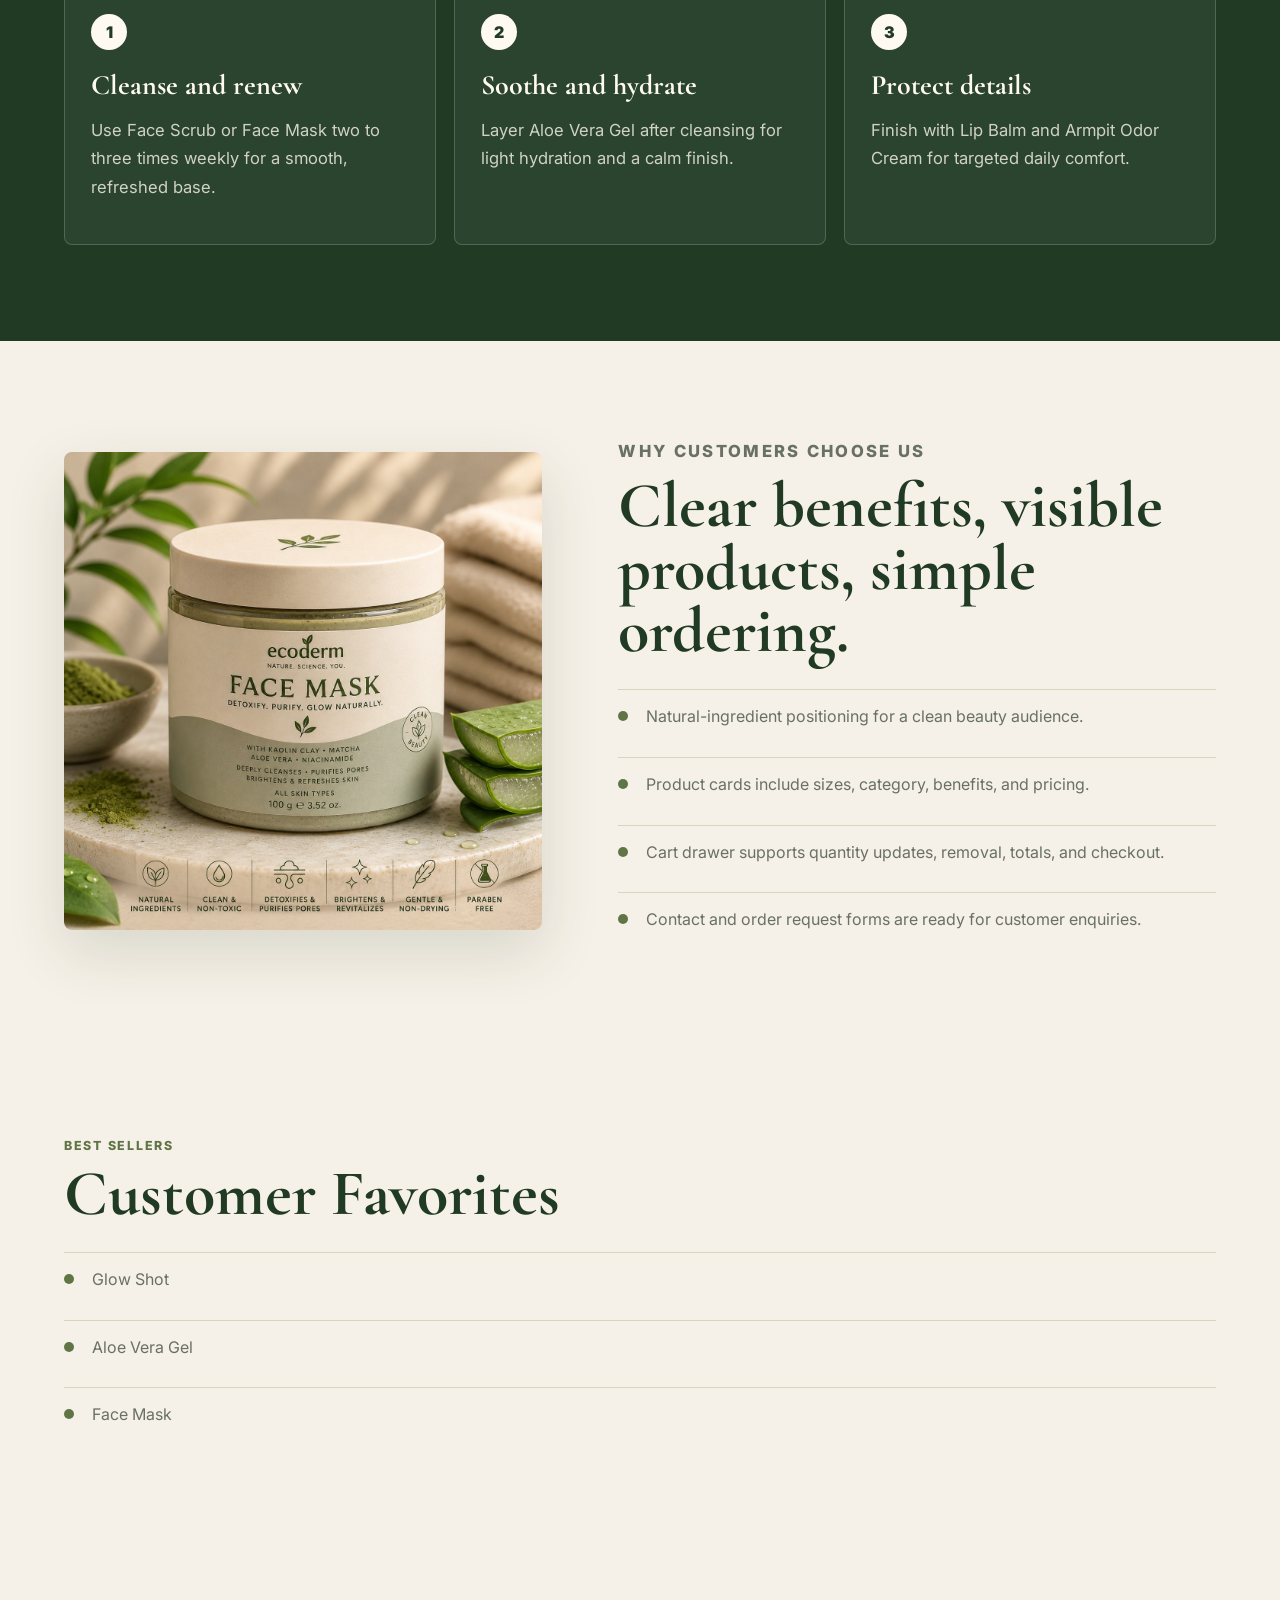
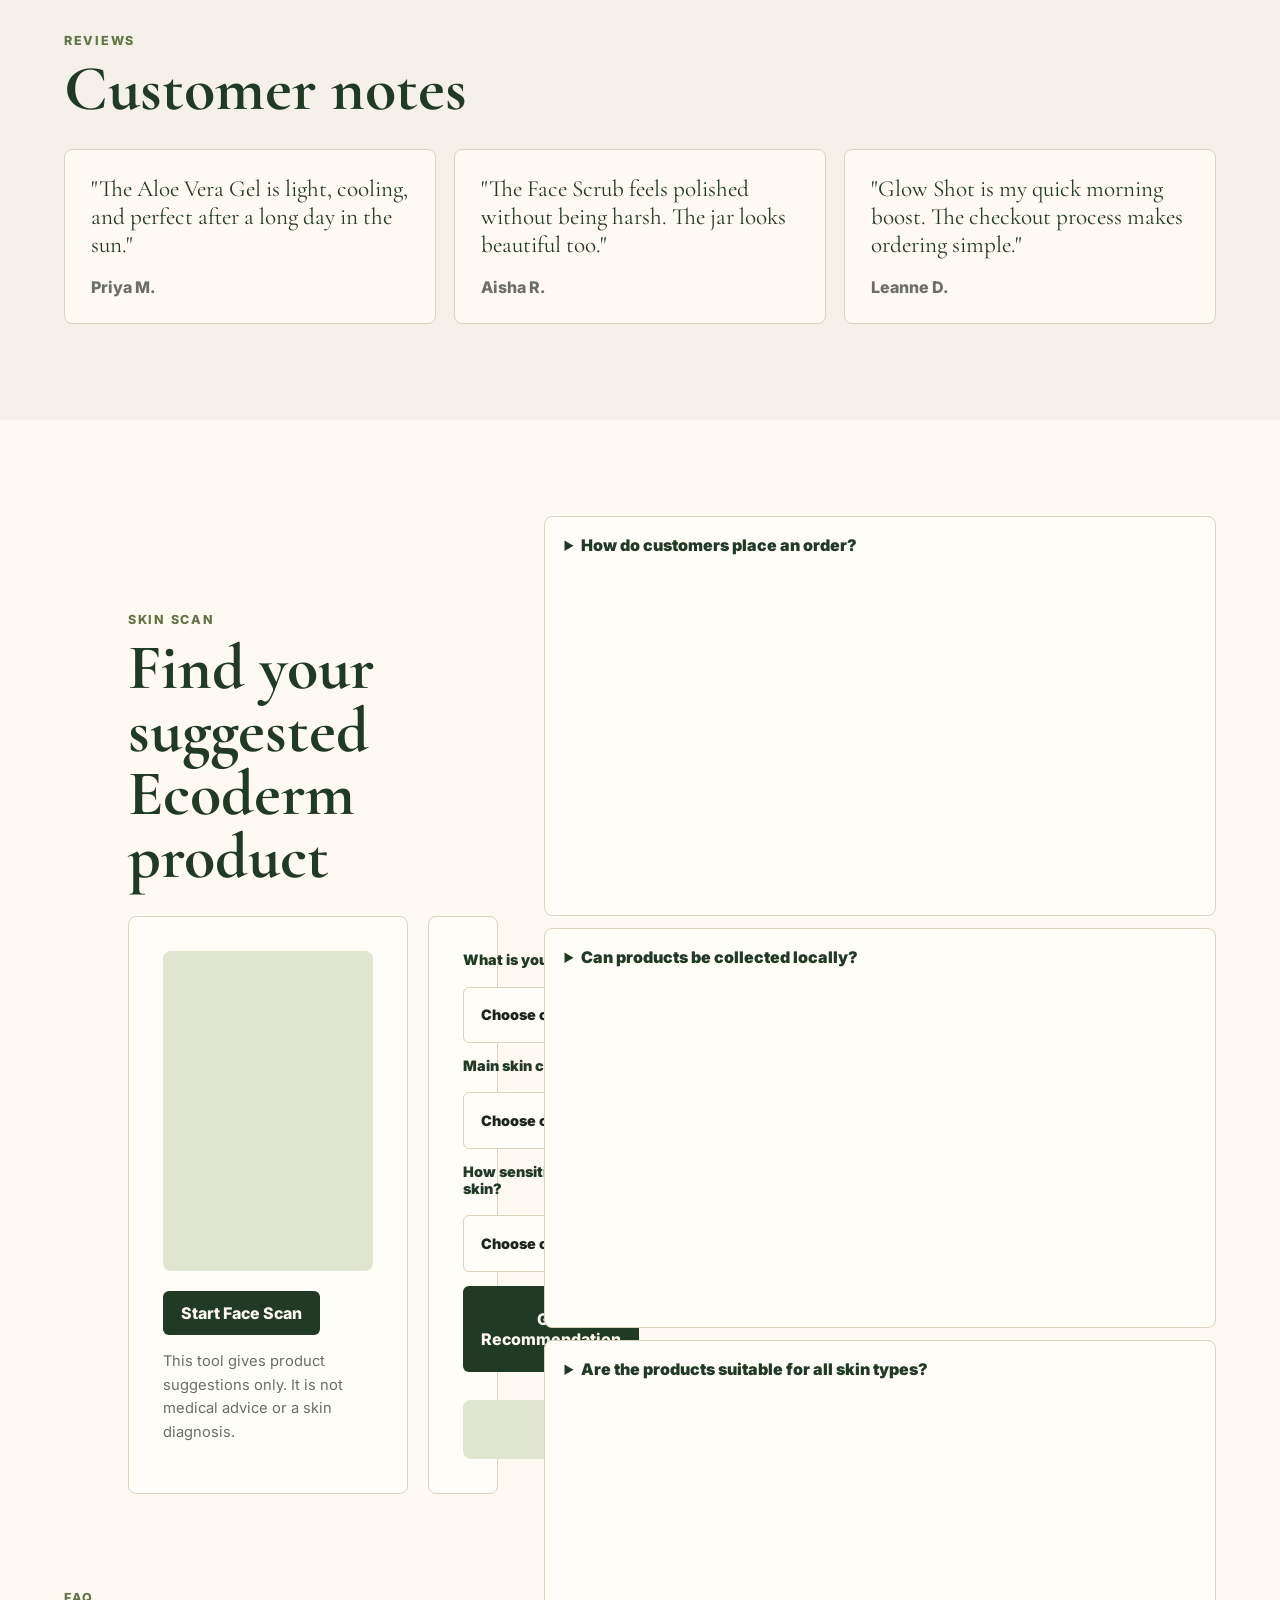
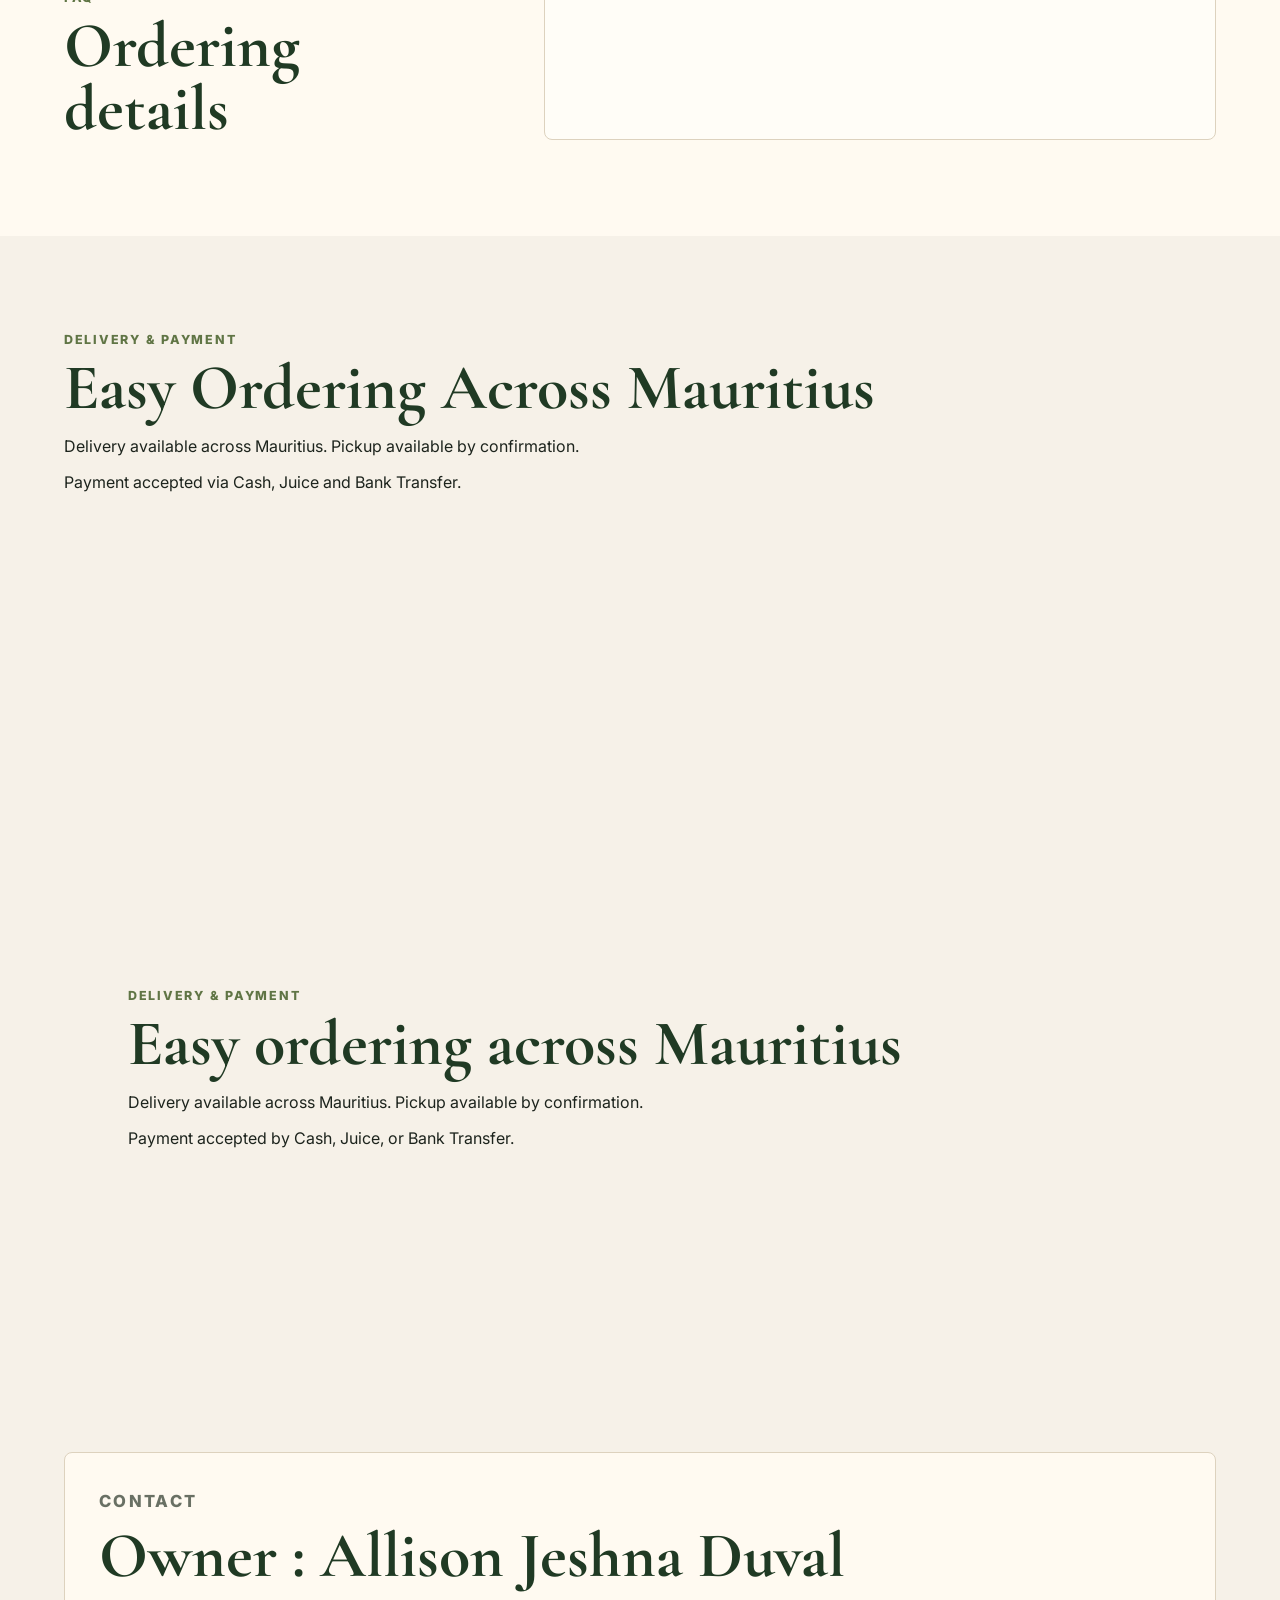
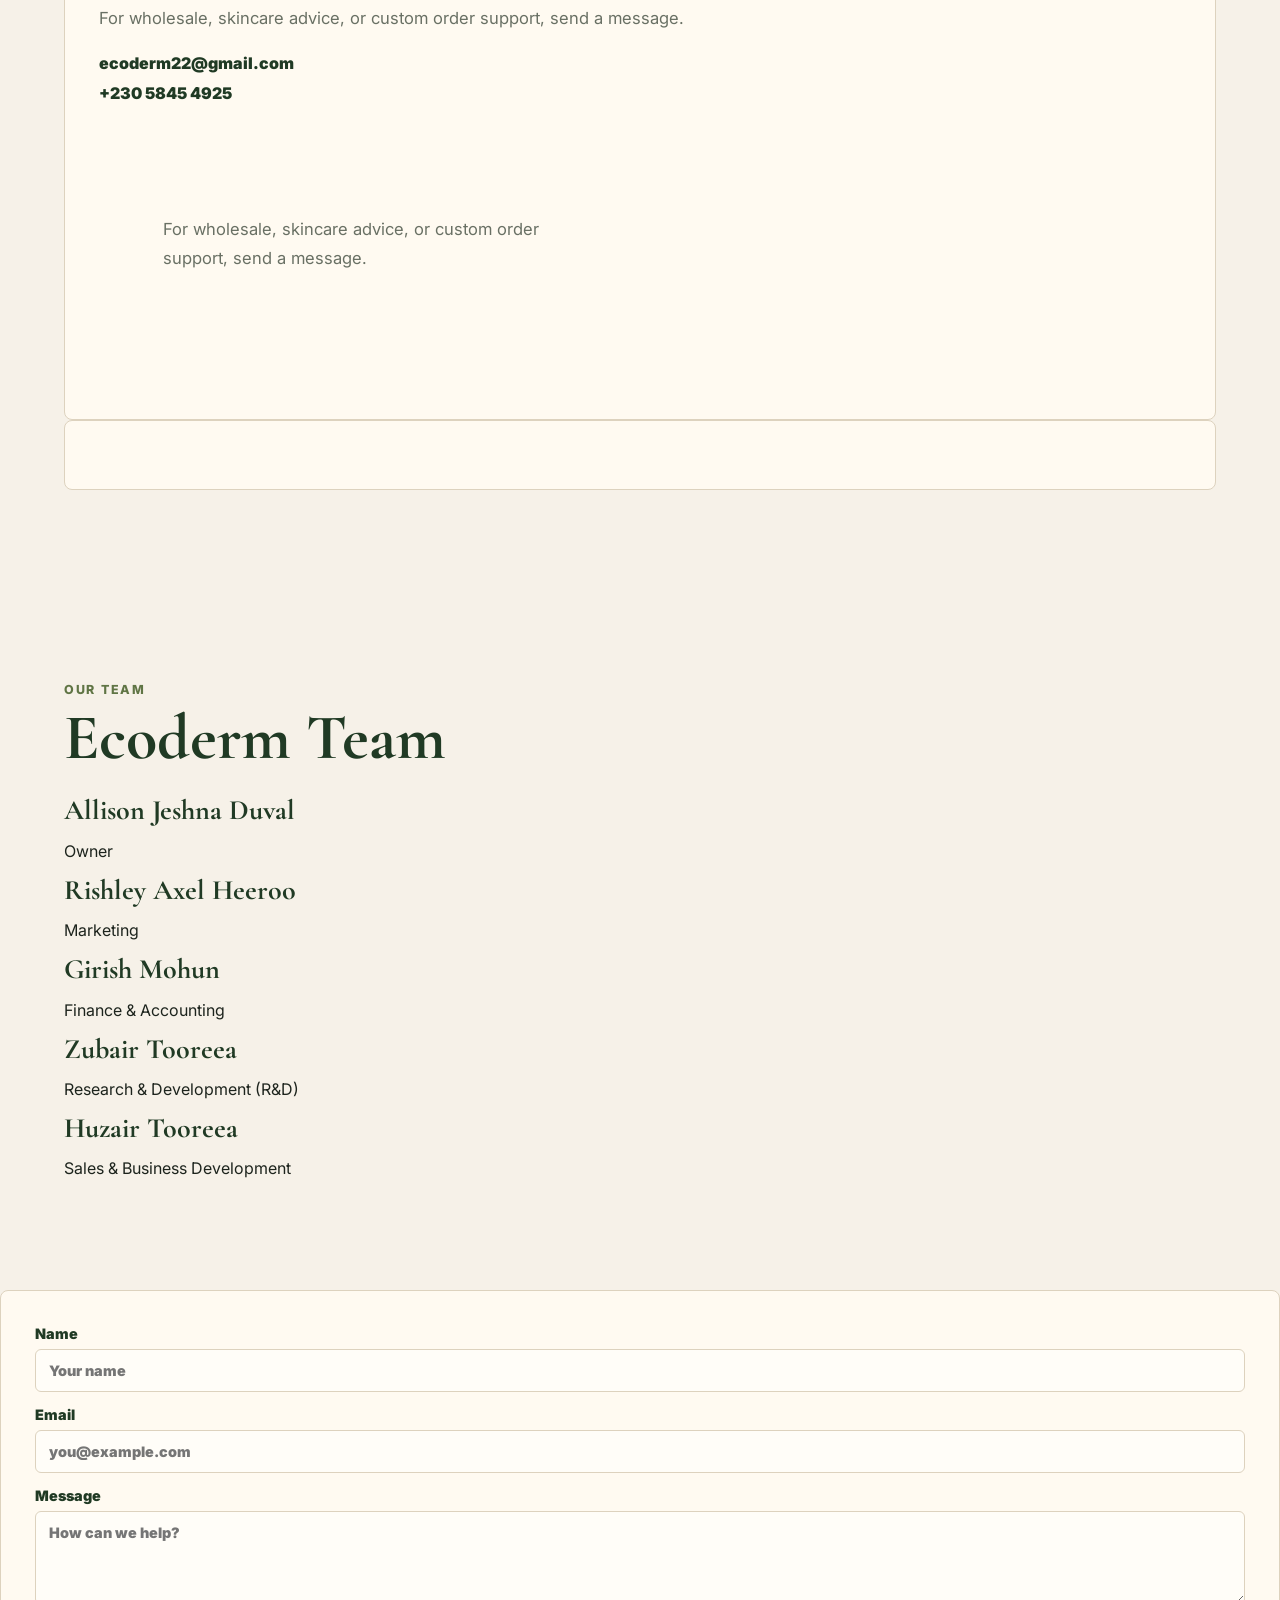
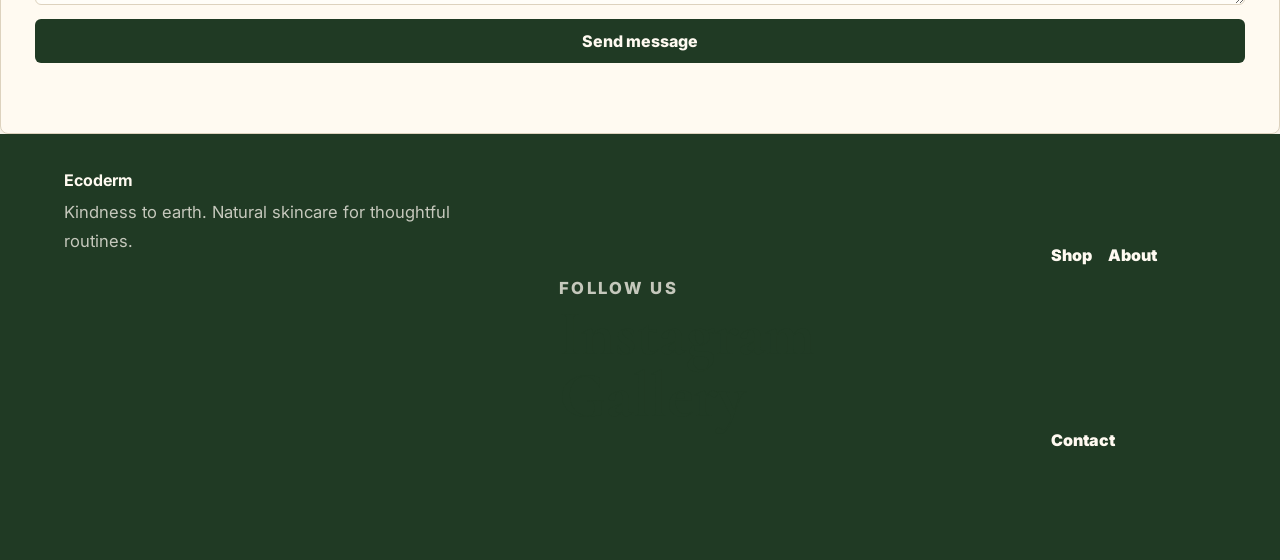
==== commit c277a09a: "Update index.html" ====
--- a/index.html
+++ b/index.html
@@ -34,17 +34,7 @@
   <a href="#contact">Contact</a>
   <a href="#team">Team</a>
 </nav>
-        <a href="#delivery">Delivery</a>
-    <a href="index.html">Home</a>
-    <a href="#shop">Shop</a>
-    <a href="#about">About</a>
-    <a href="#team">Team</a>
-    <a href="contact.html">Contact</a>
-        <div class="contact-links">
-  <p>Monday - Friday: 09:00 - 17:00</p>
-  <p>Saturday: 09:00 - 13:00</p>
-  <p>Sunday: Closed</p>
-</div>
+        
 </nav>
       </nav>
       <button class="cart-button" type="button" data-cart-open aria-label="Open cart">
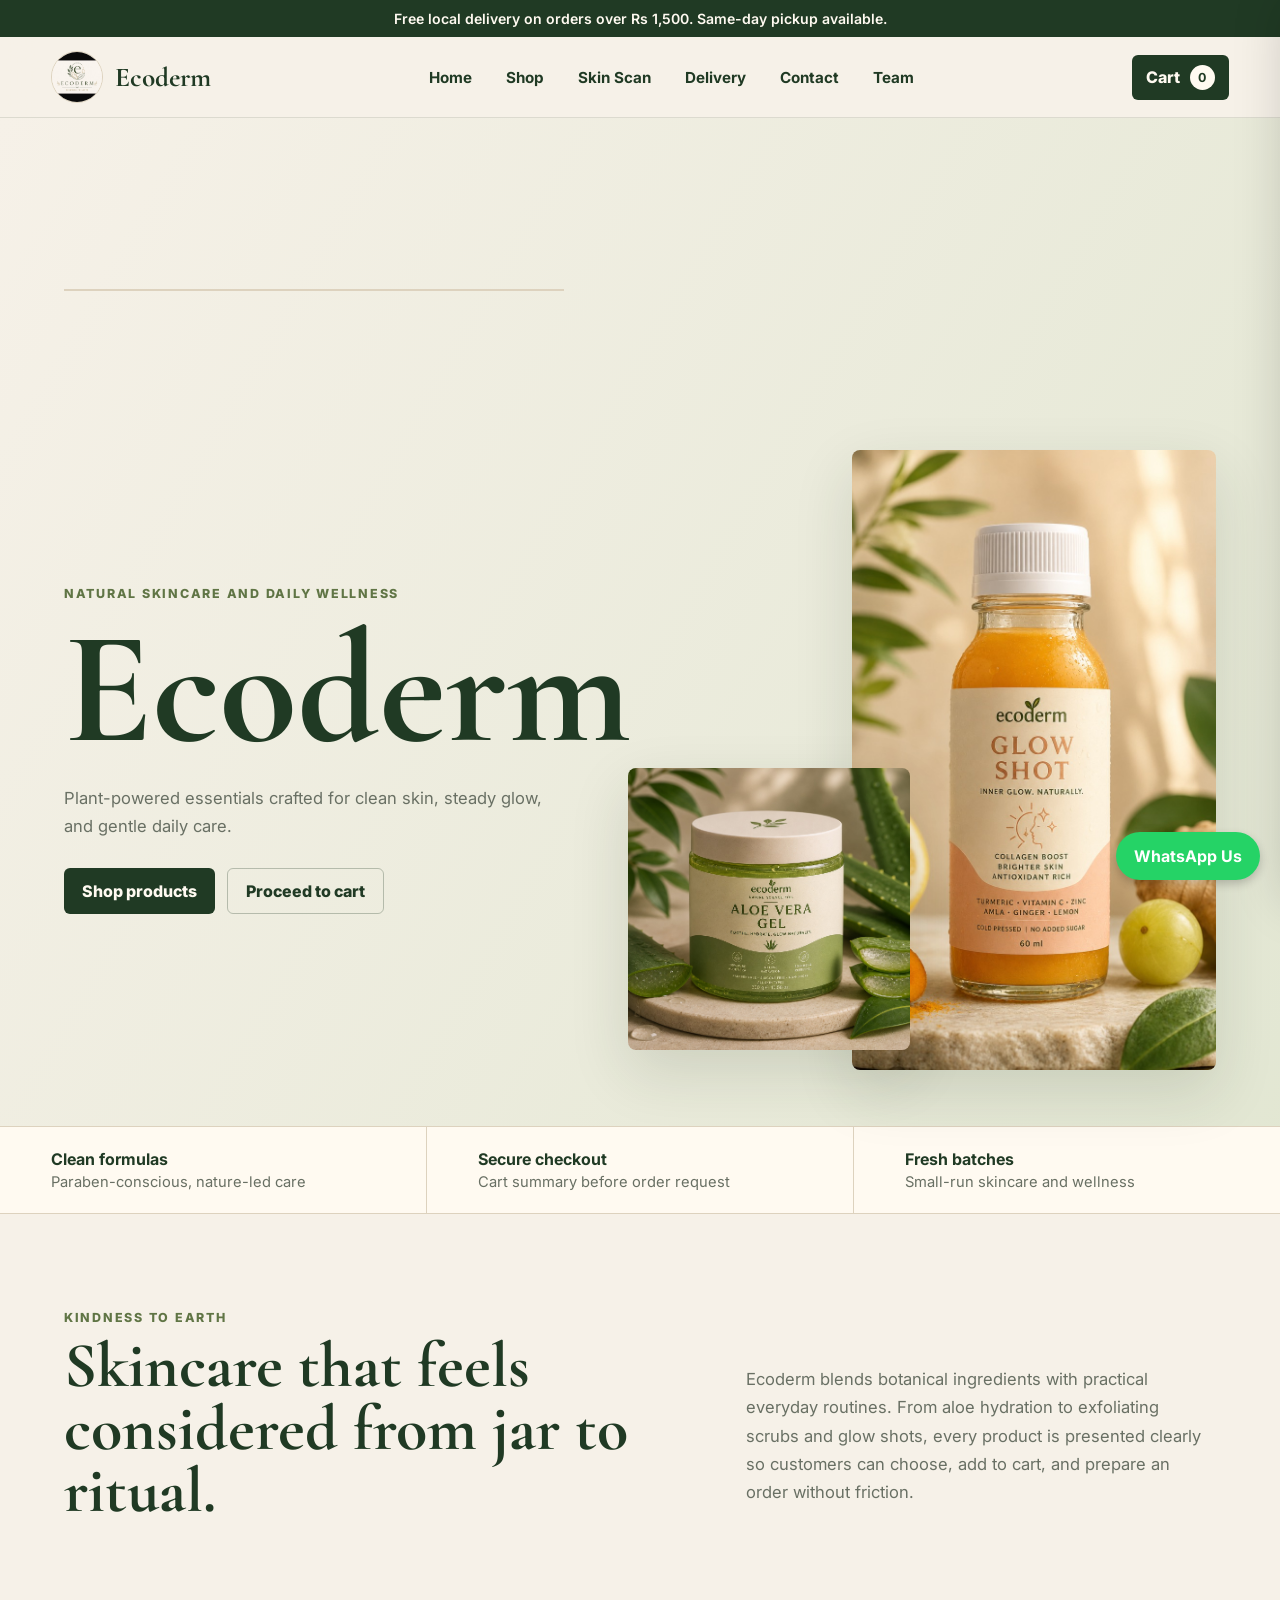
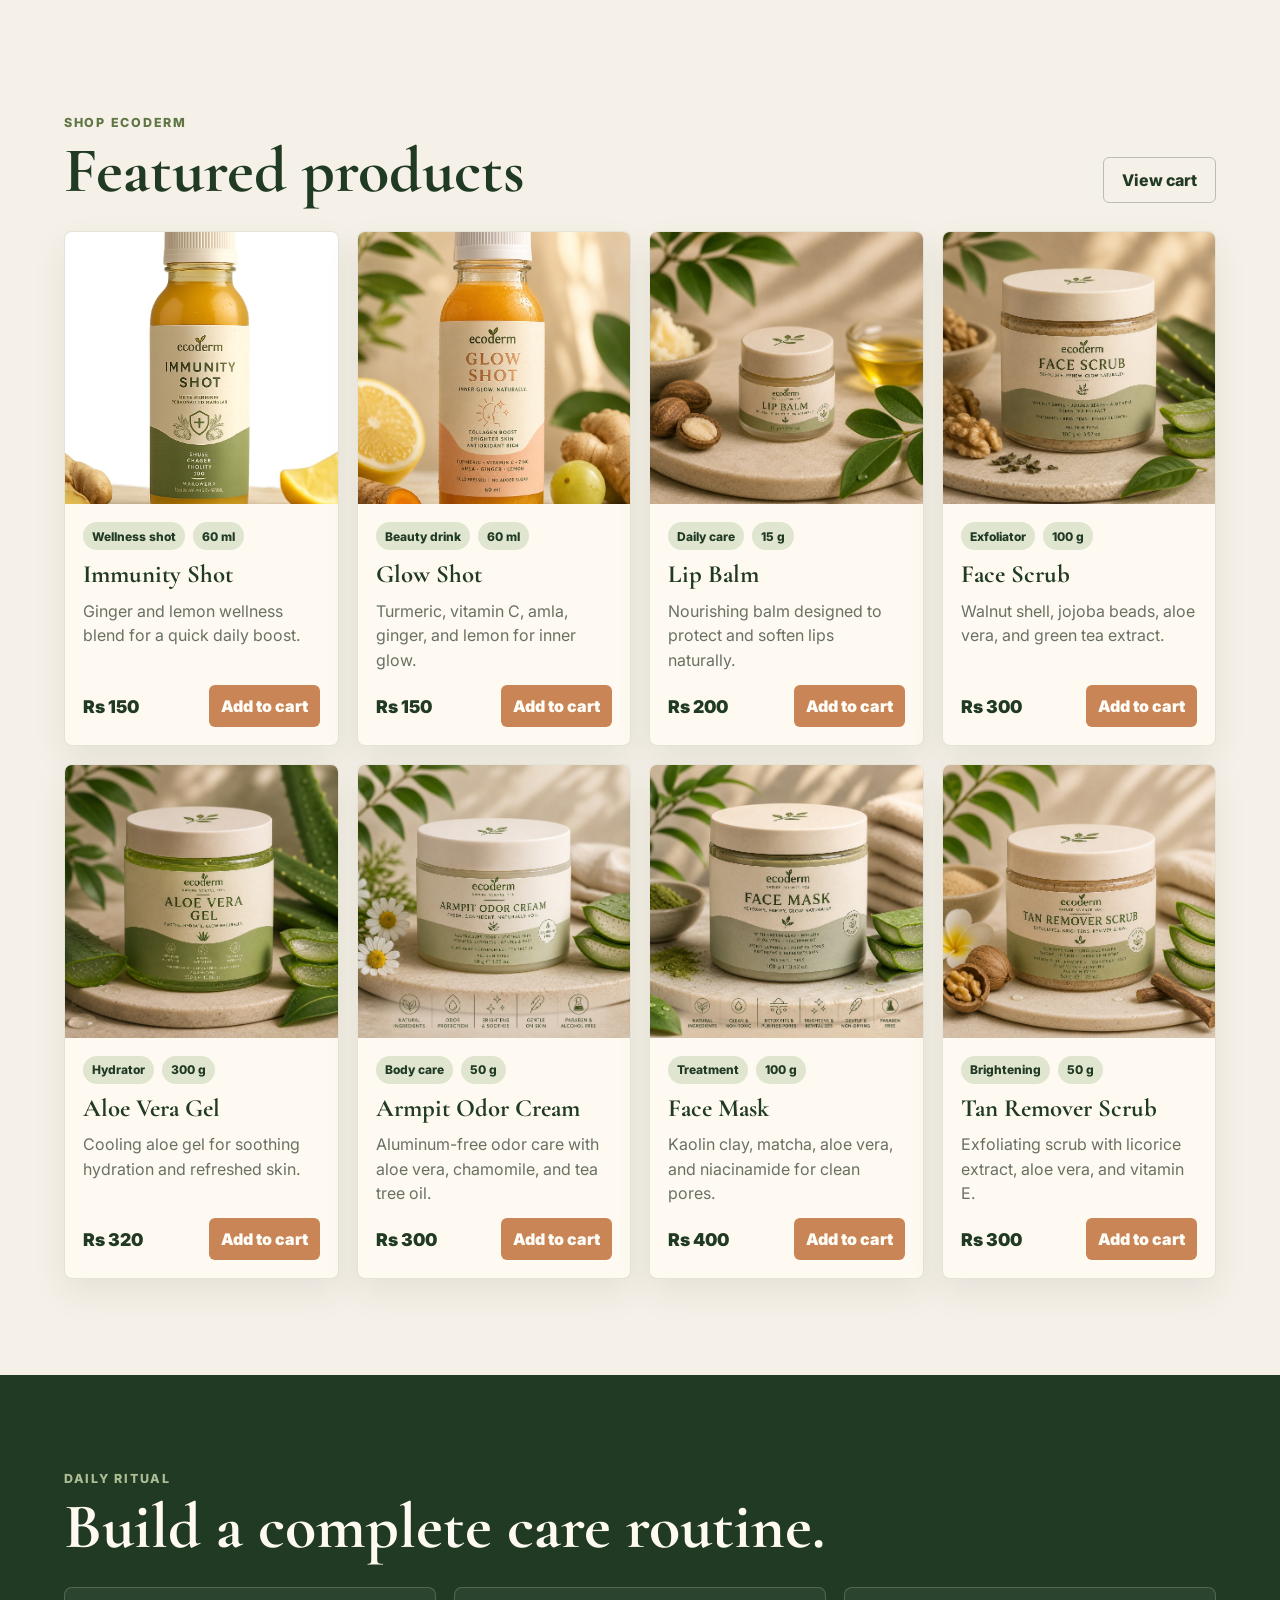
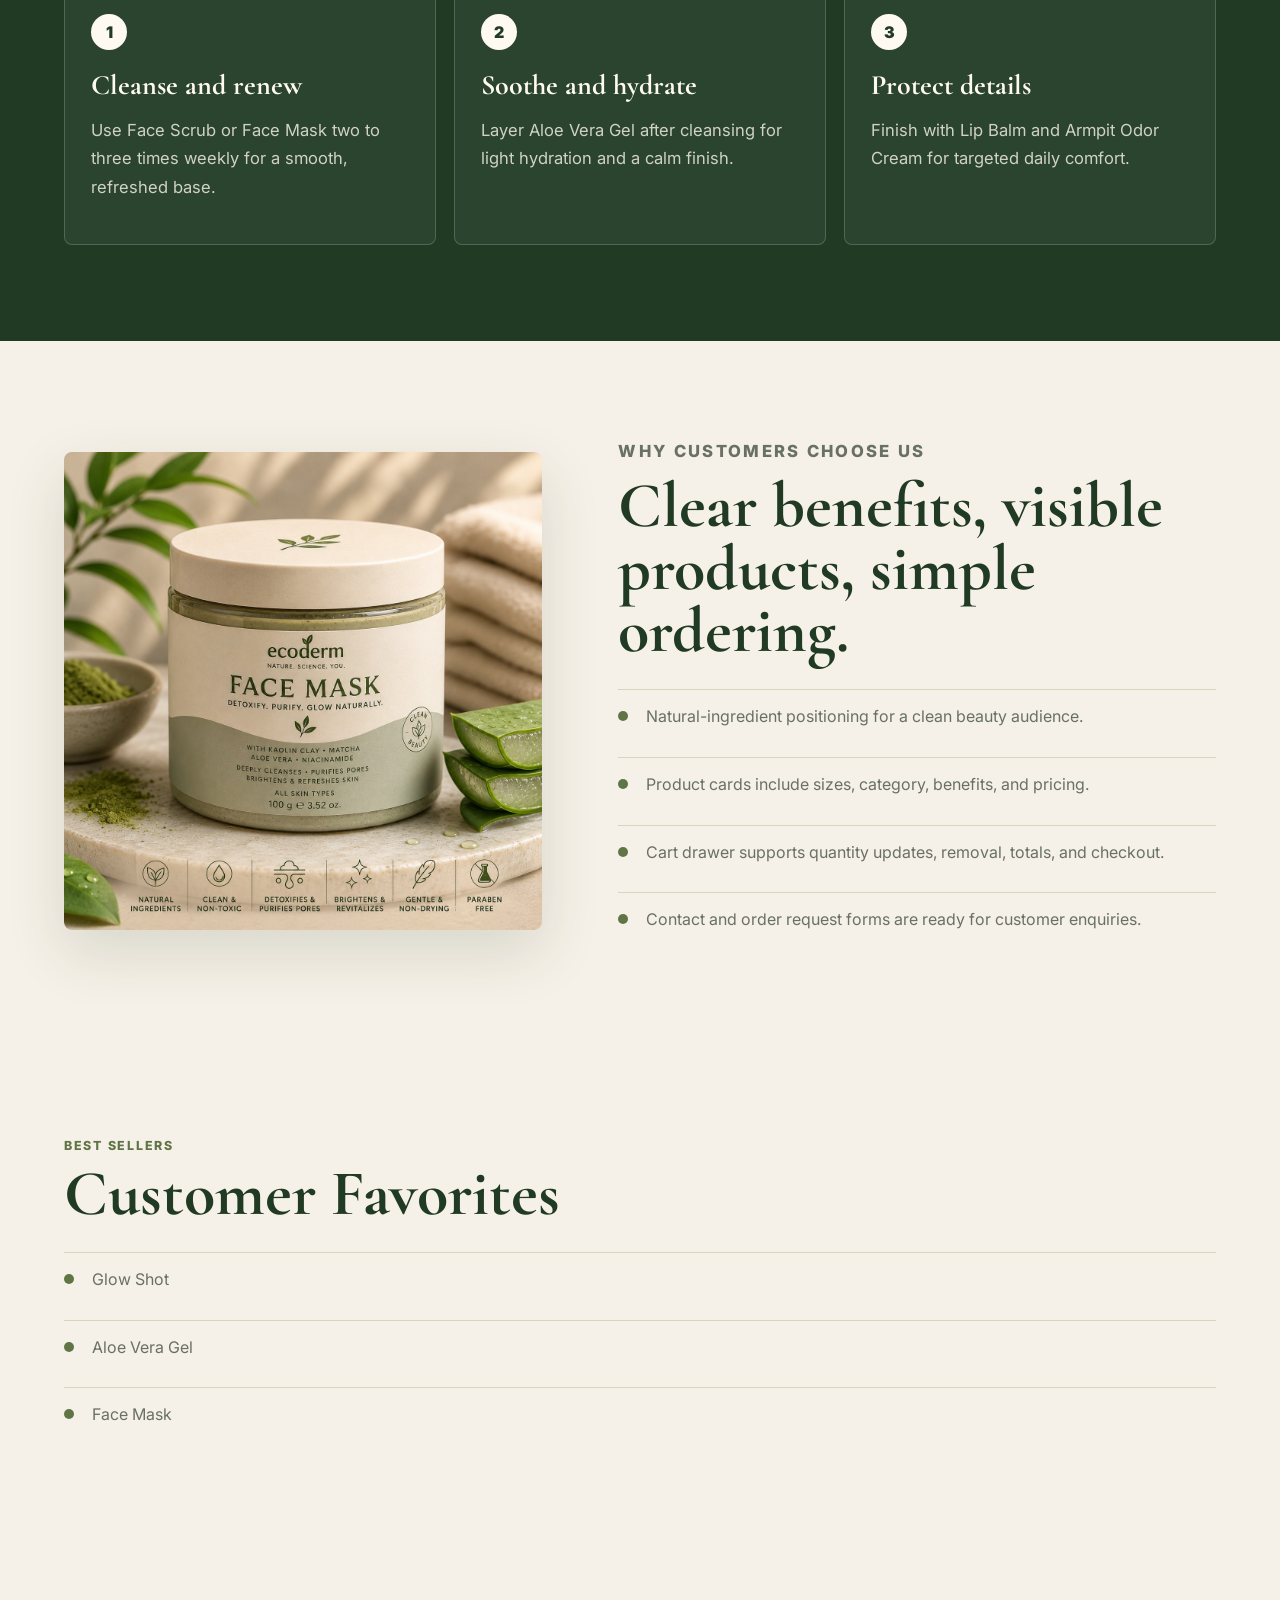
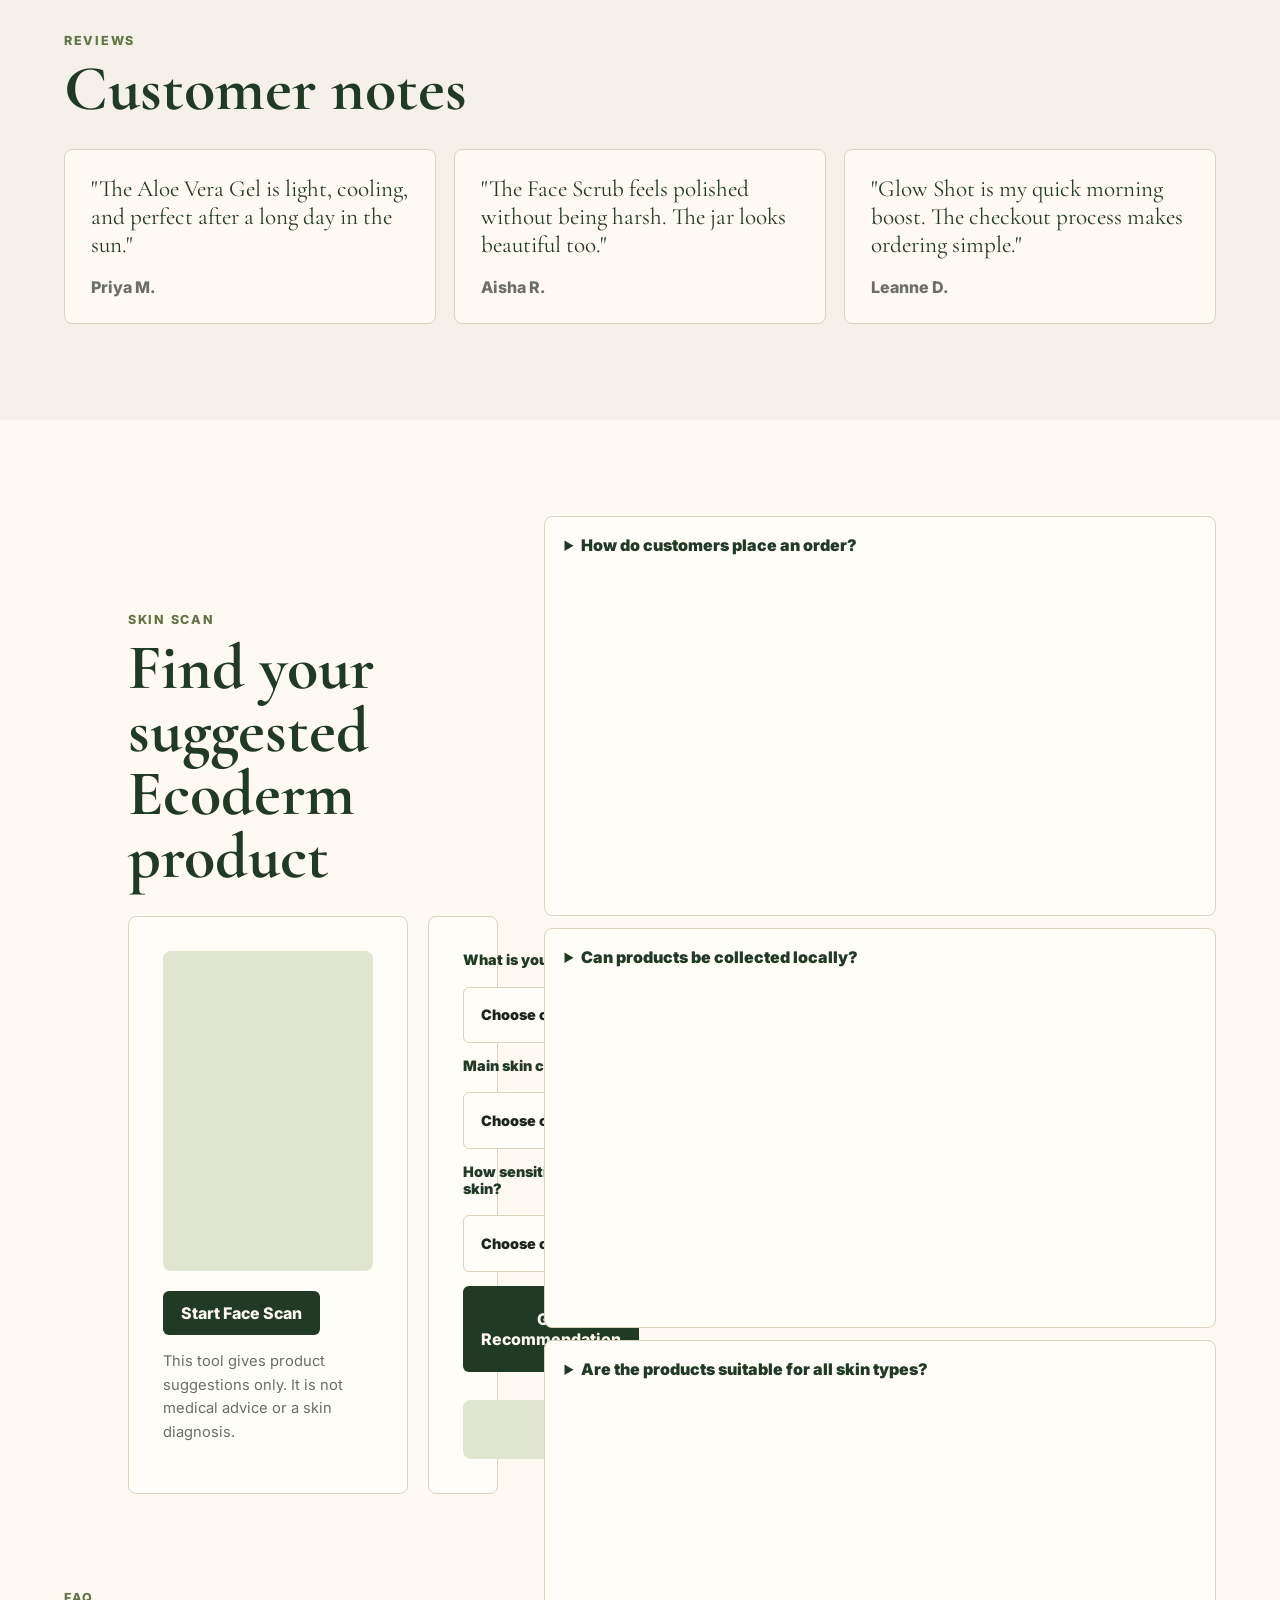
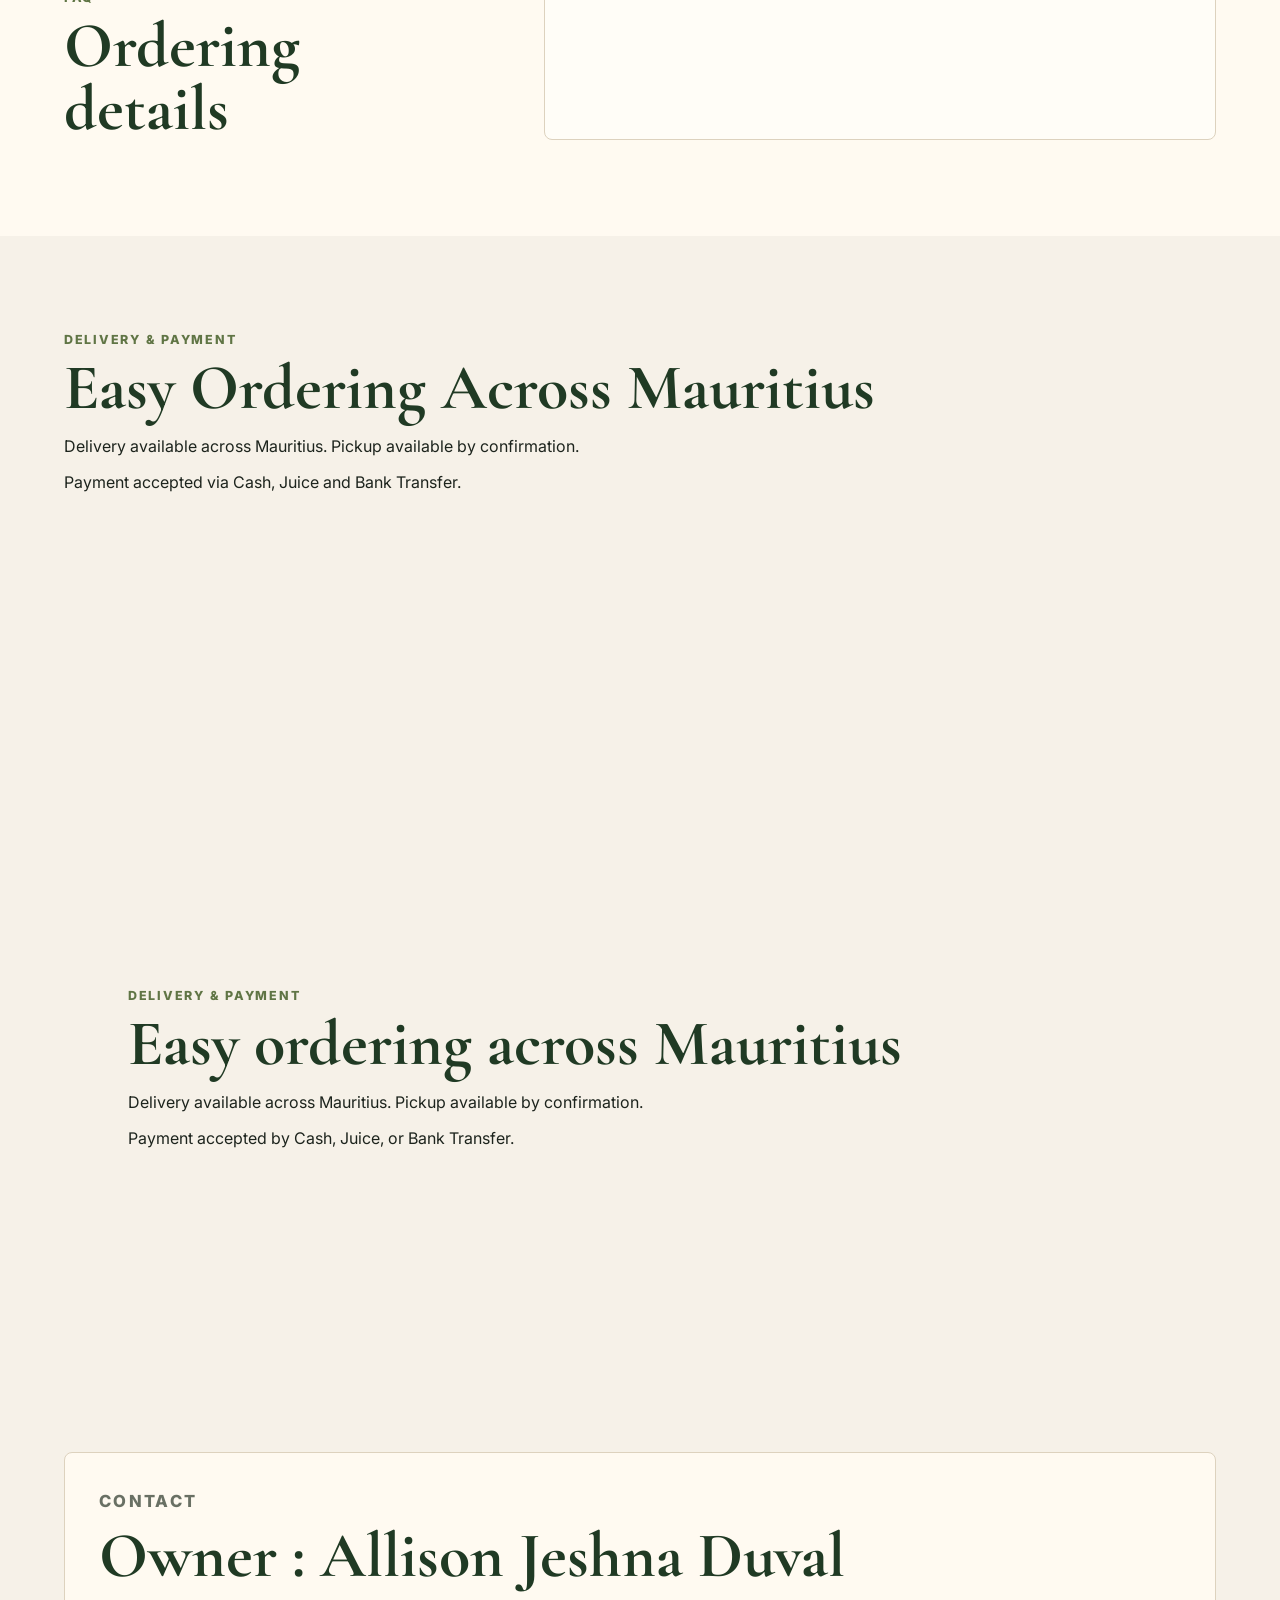
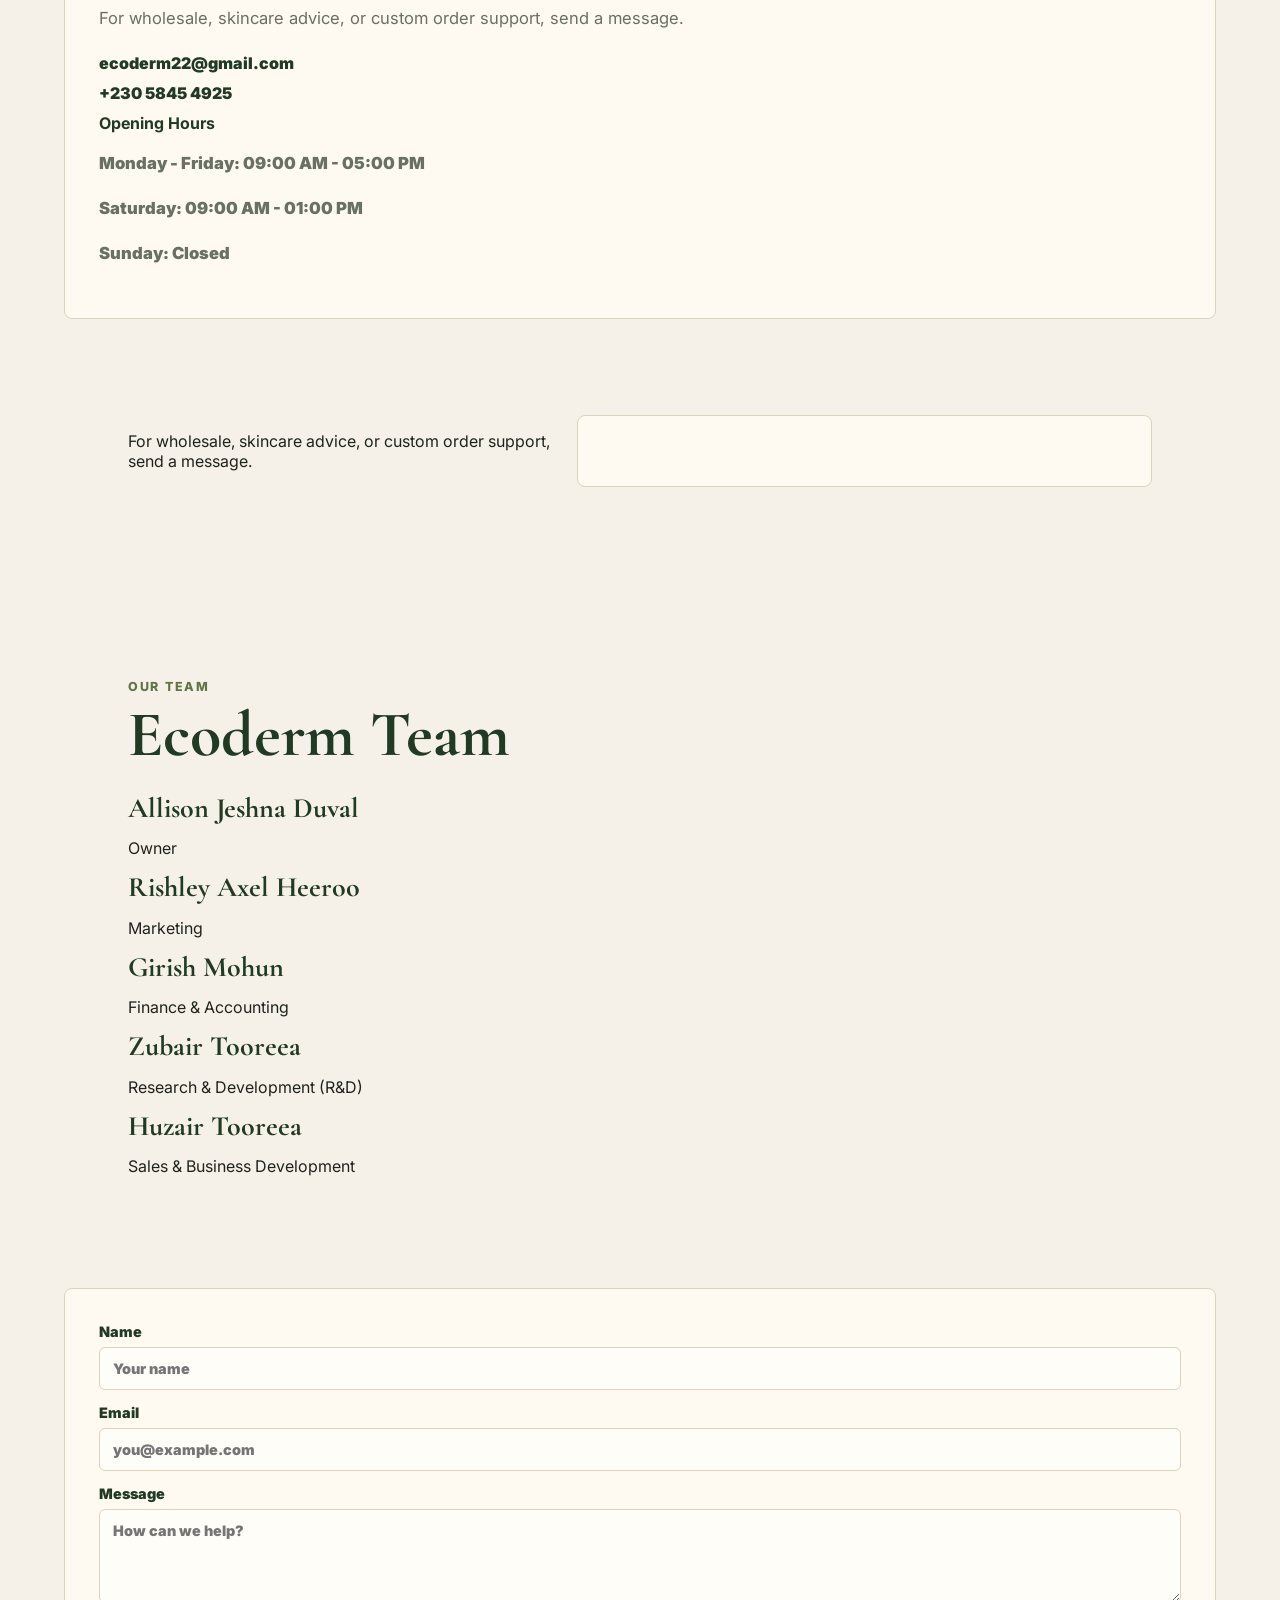
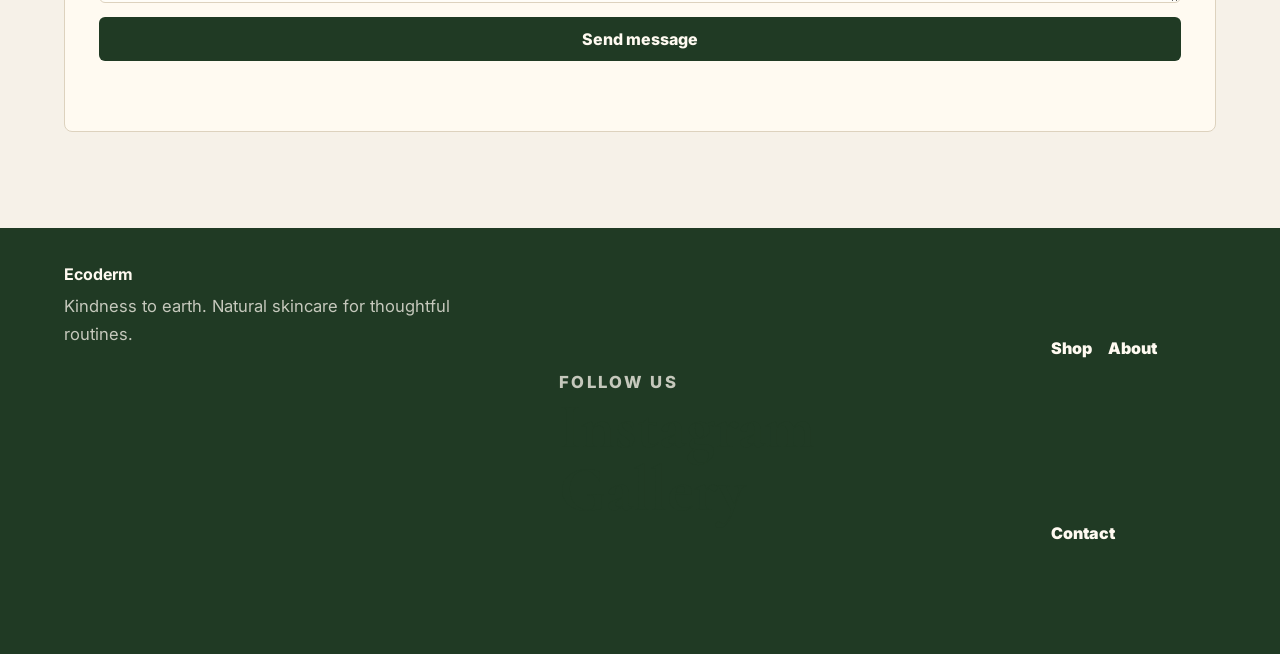
==== commit 47884907: "Update index.html" ====
--- a/index.html
+++ b/index.html
@@ -303,6 +303,14 @@
           <div class="contact-links">
             <a href="mailto:ecoderm22@gmail.com">ecoderm22@gmail.com</a>
             <a href="tel:+23058454925">+230 5845 4925</a>
+             <div class="business-hours">
+    <strong>Opening Hours</strong>
+
+    <p>Monday - Friday: 09:00 AM - 05:00 PM</p>
+    <p>Saturday: 09:00 AM - 01:00 PM</p>
+    <p>Sunday: Closed</p>
+  </div>
+</div>
           </div>
           <section class="section contact-section" id="contact">
     <p>For wholesale, skincare advice, or custom order support, send a message.</p>
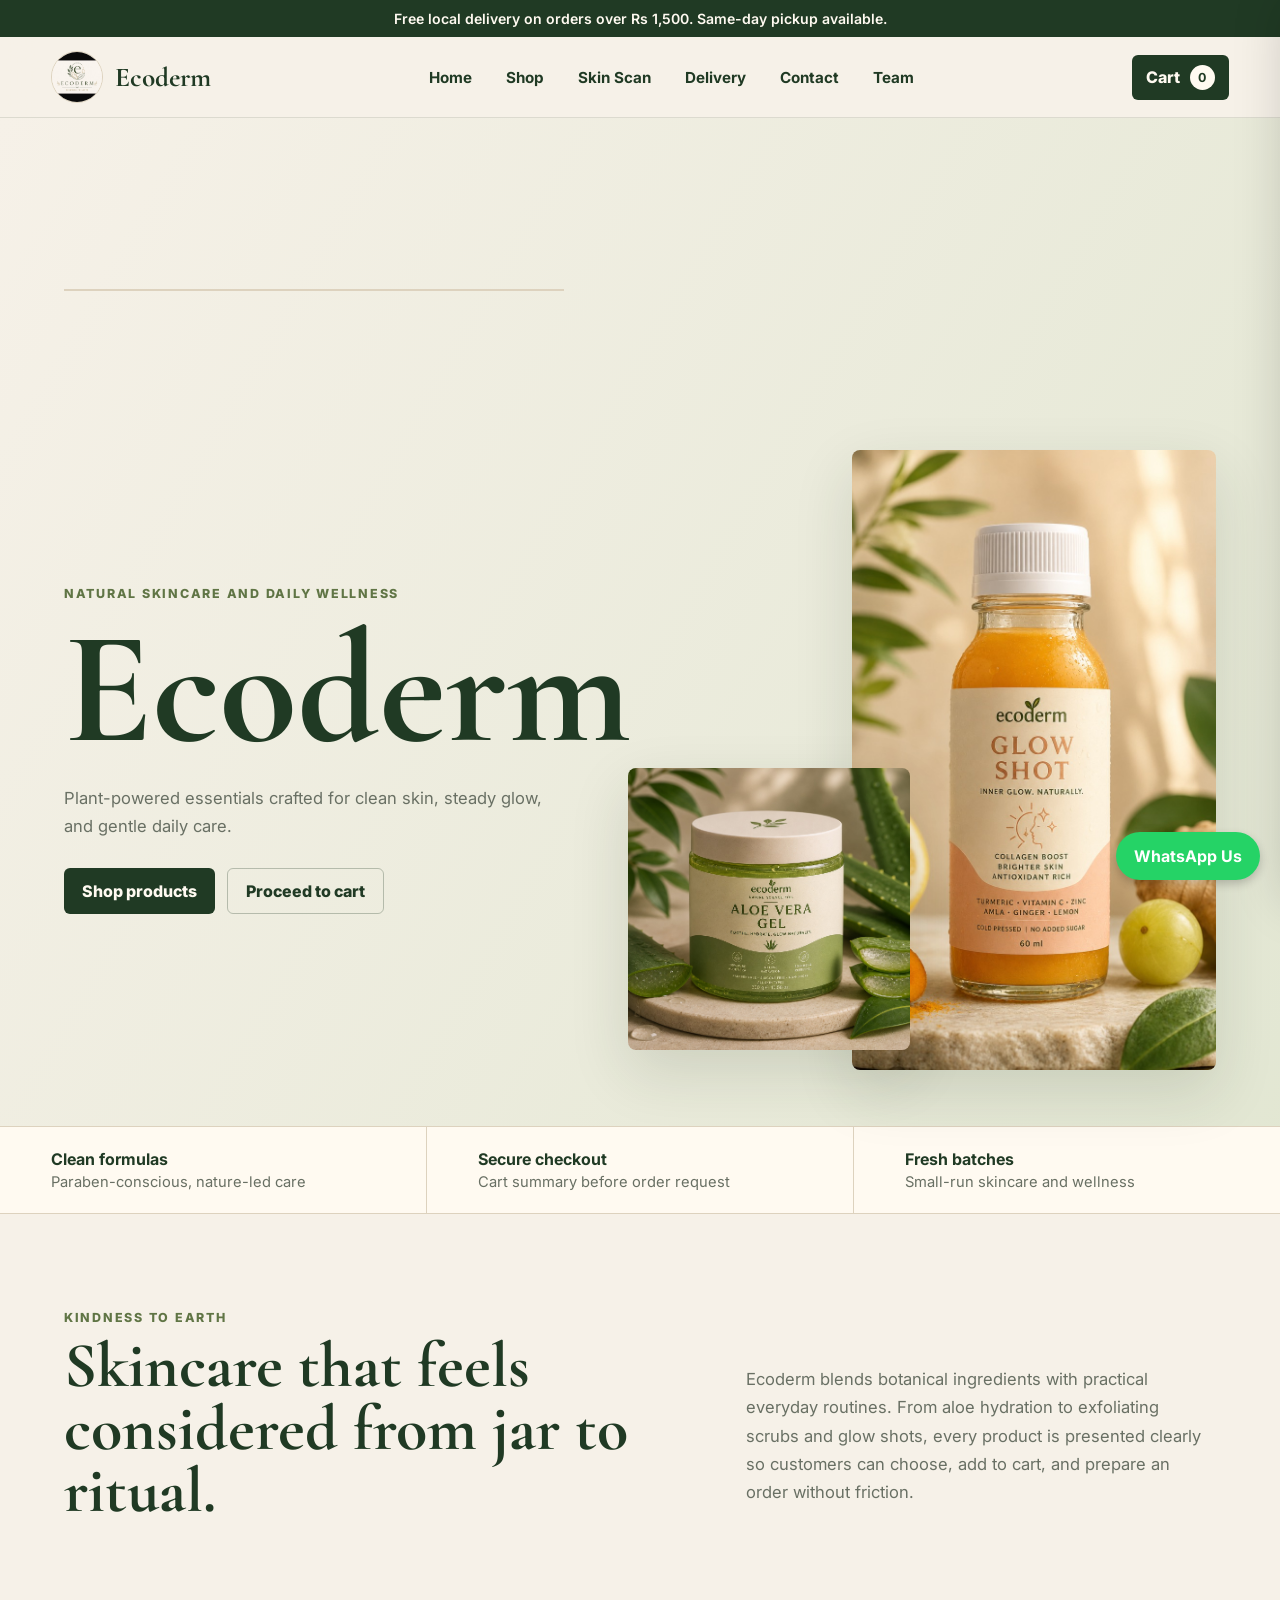
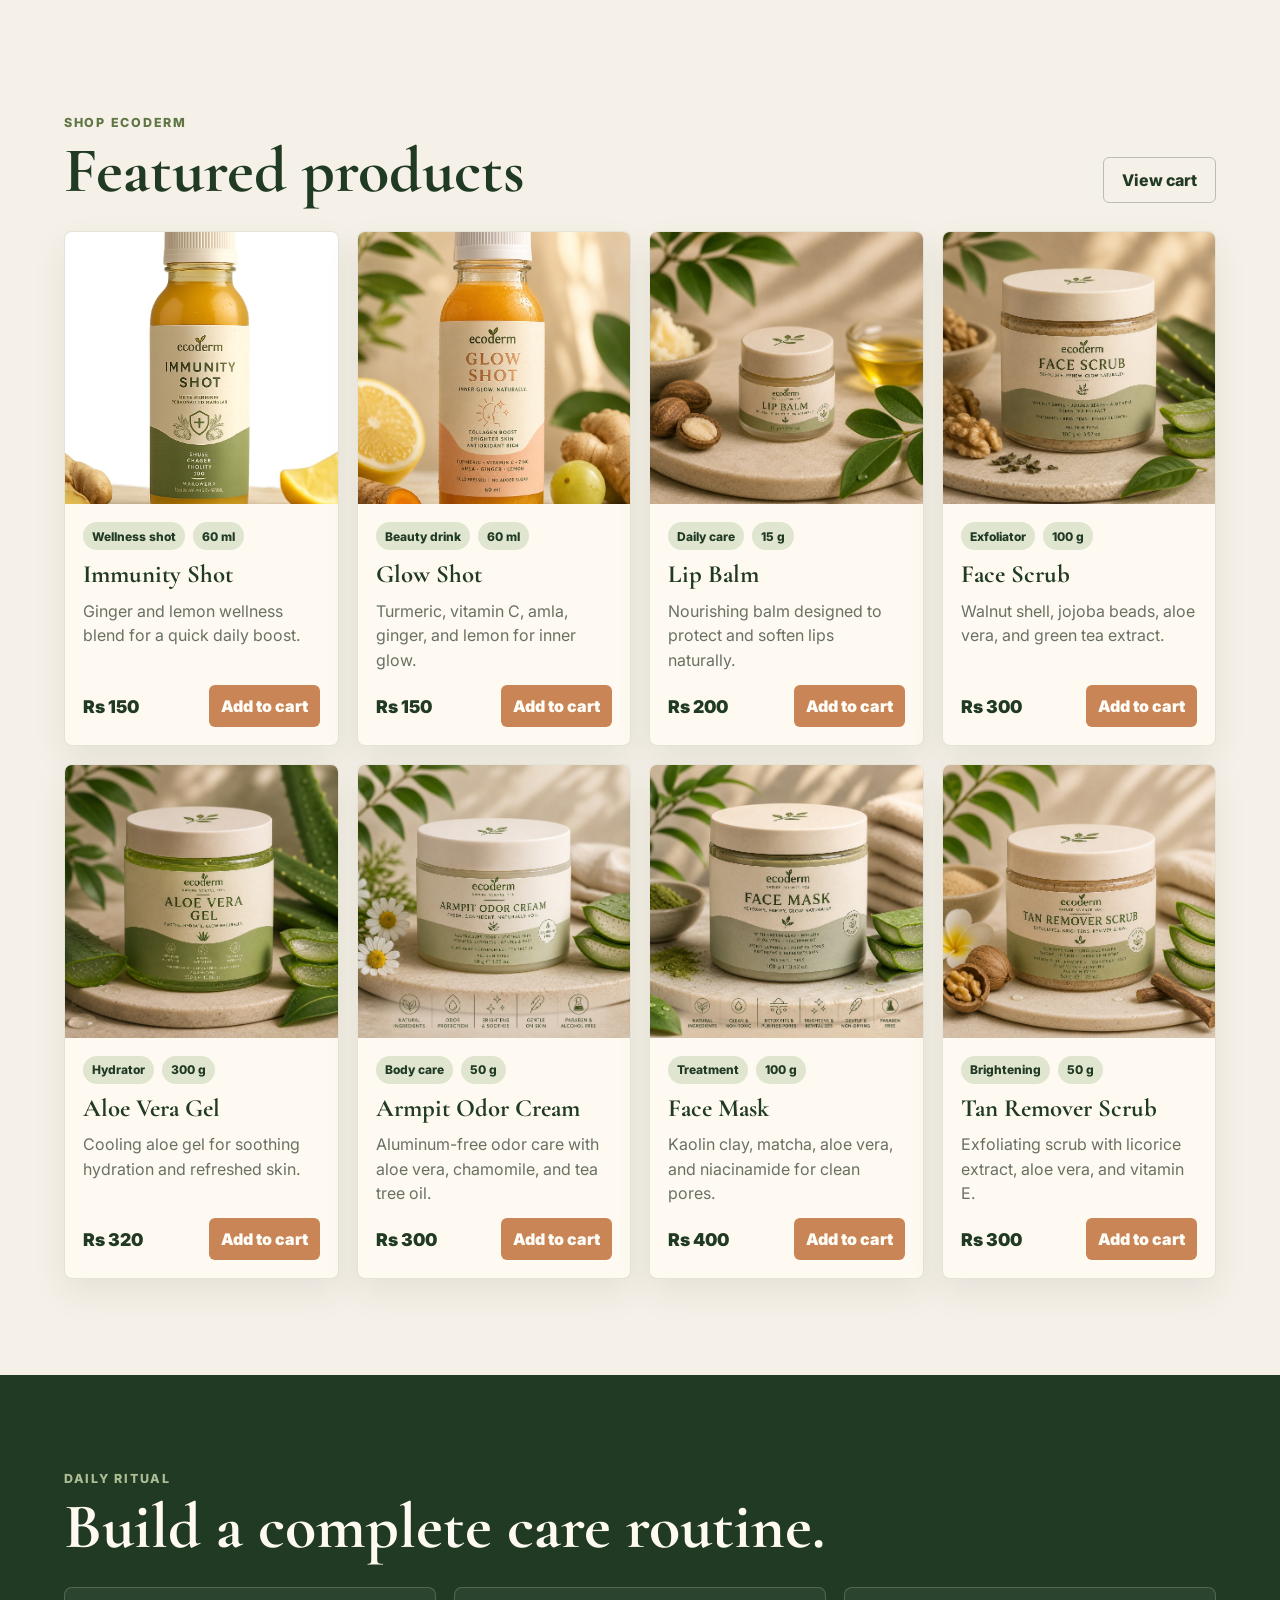
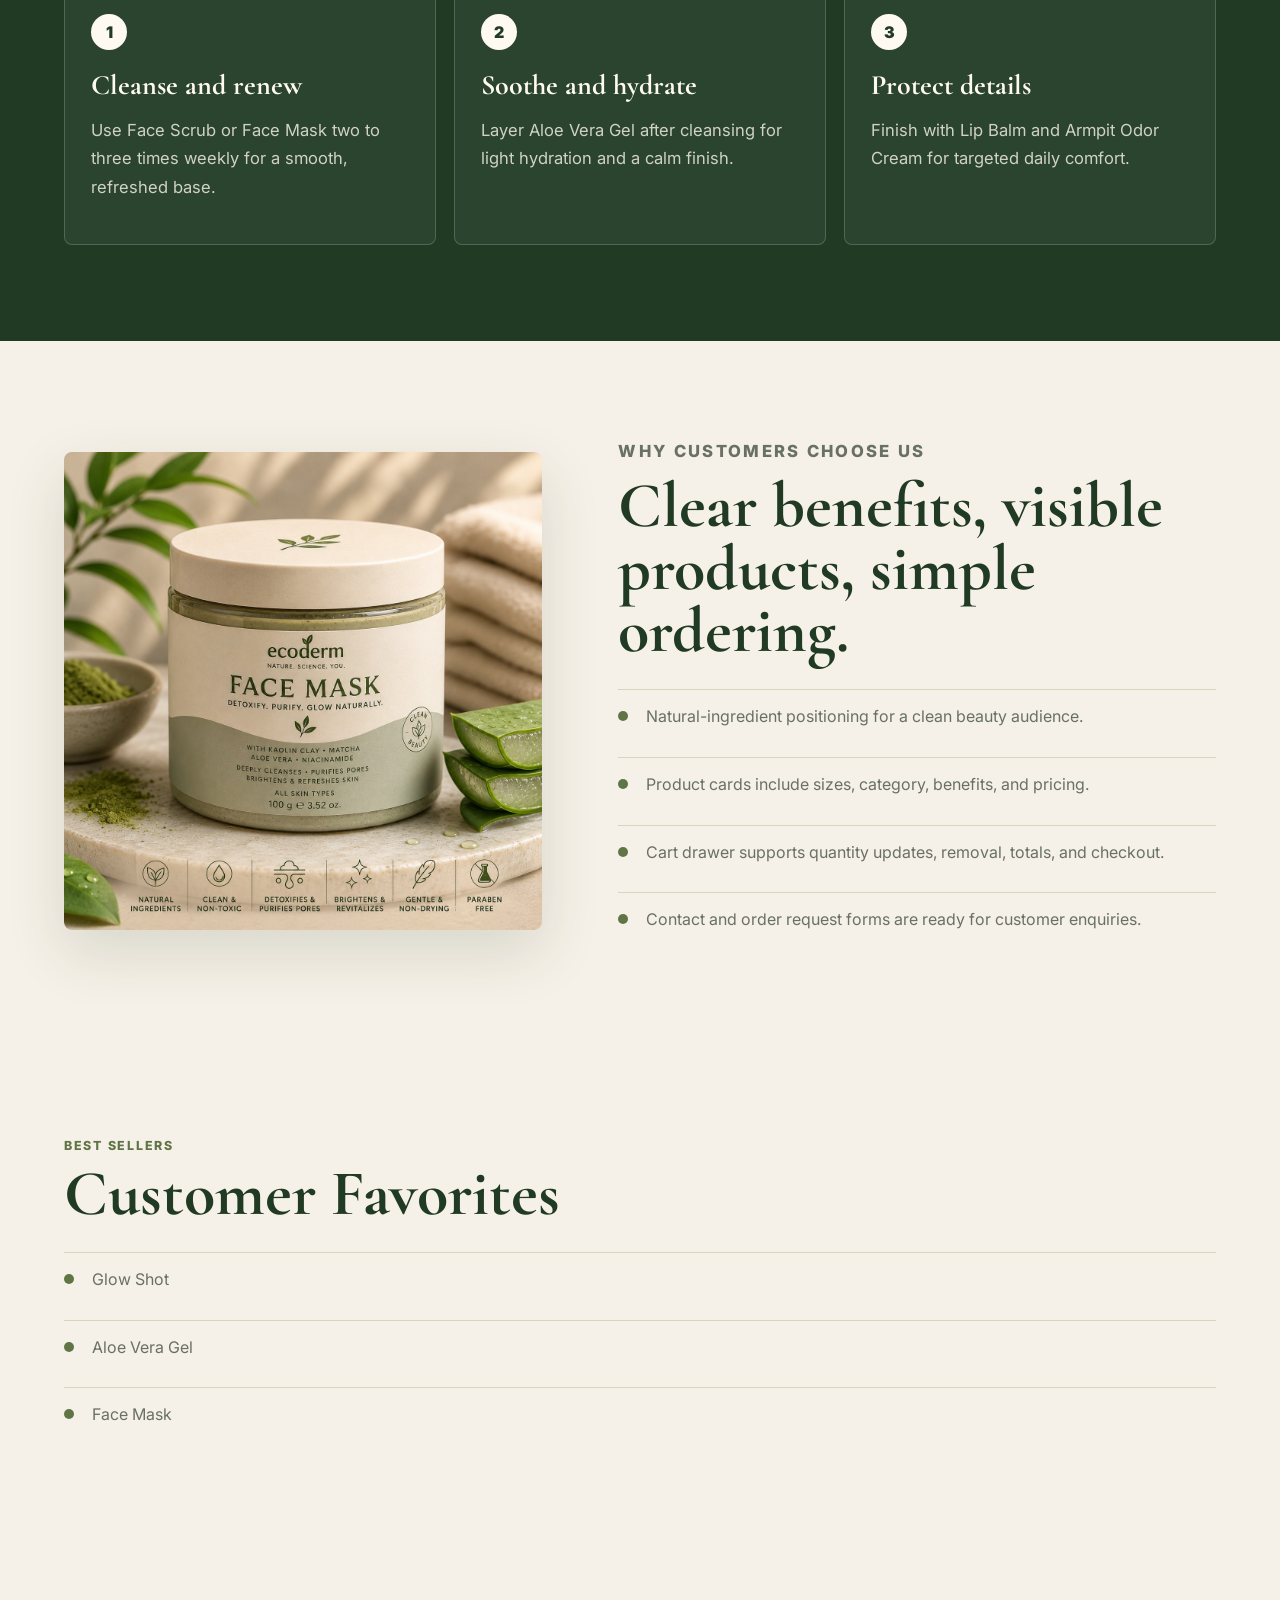
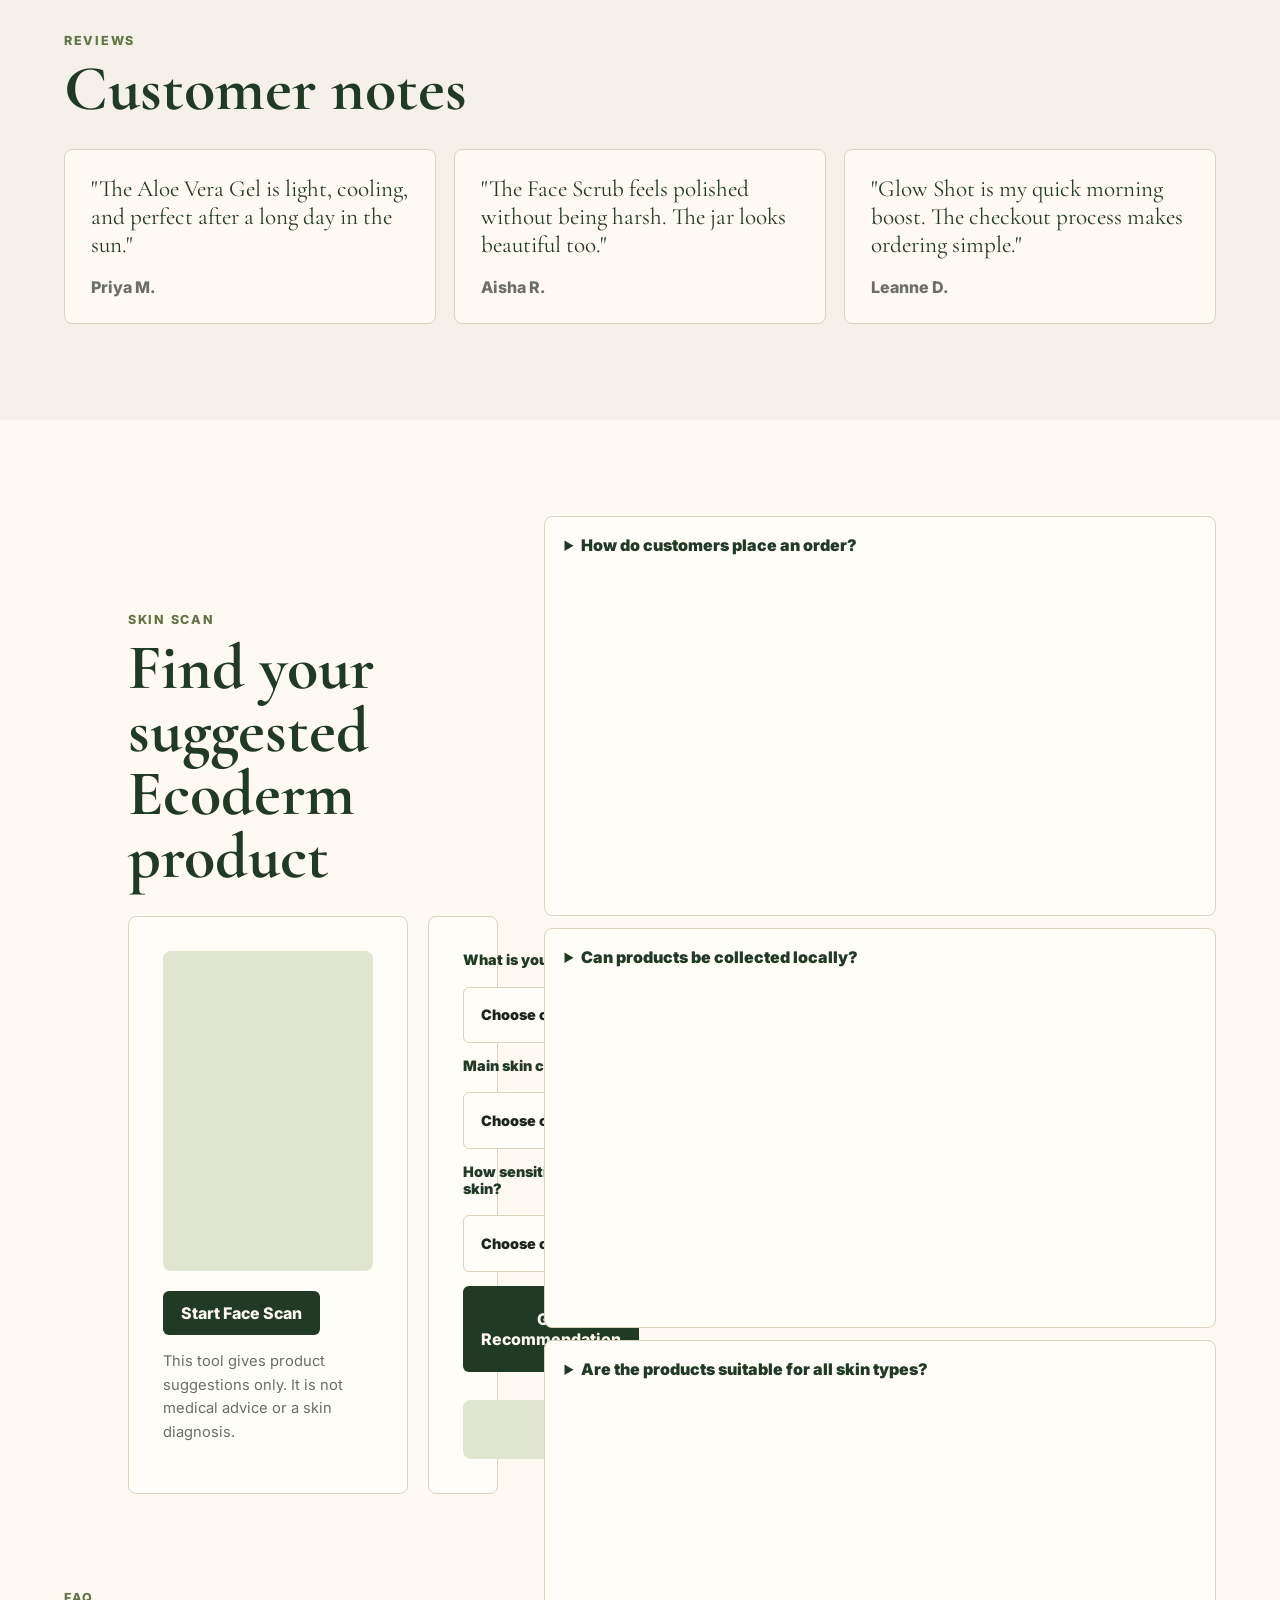
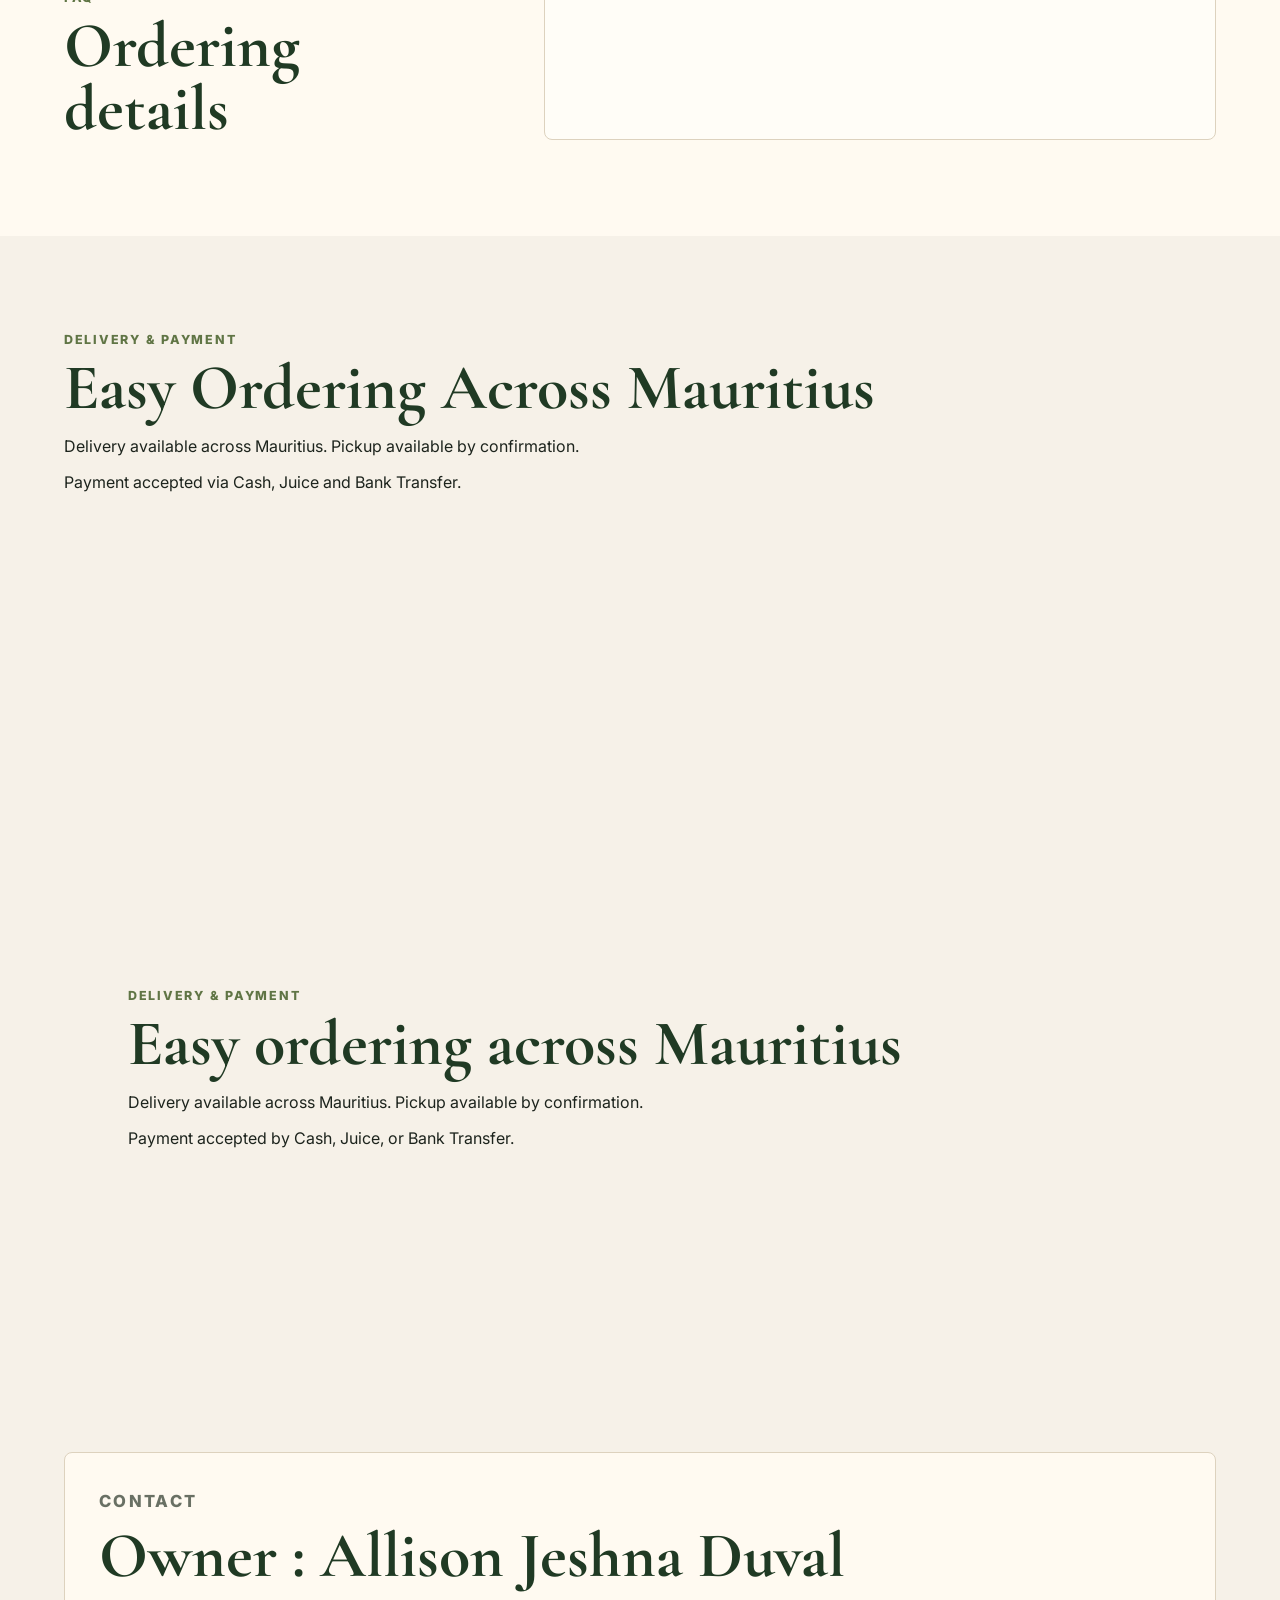
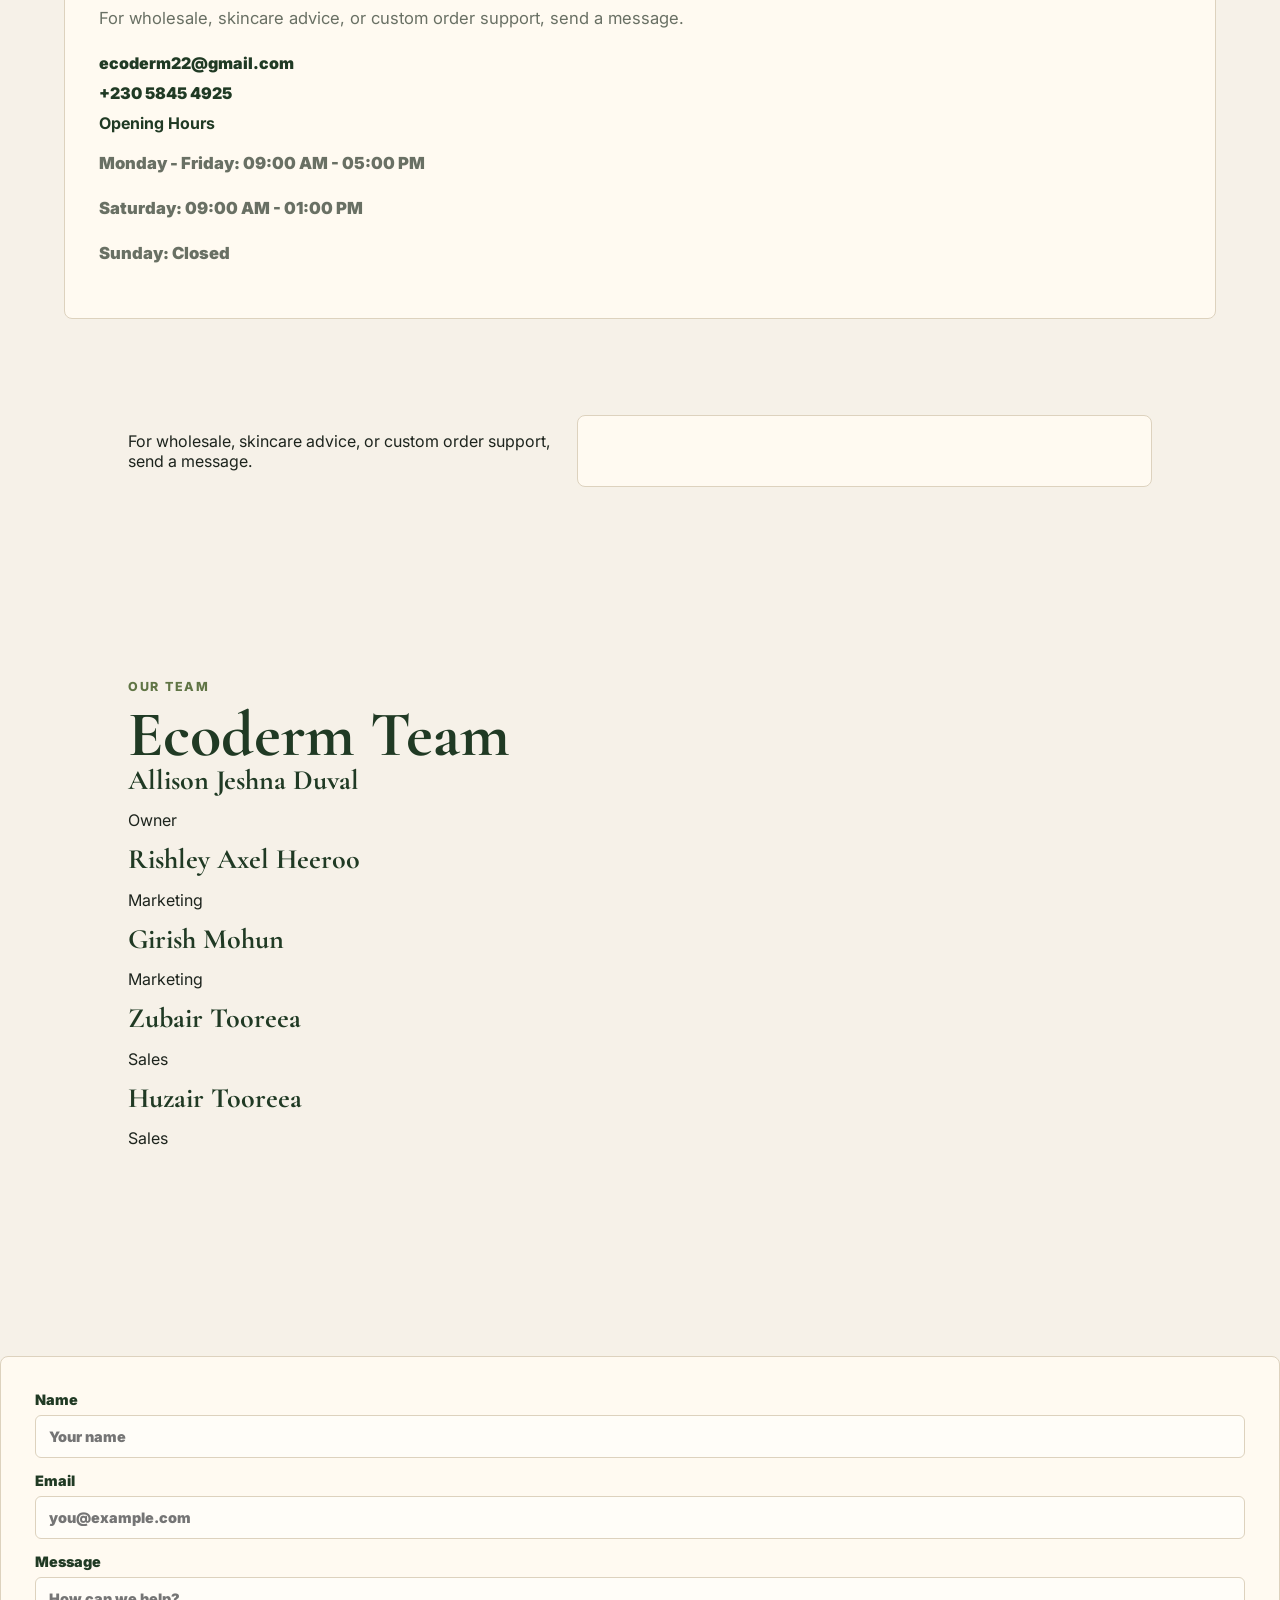
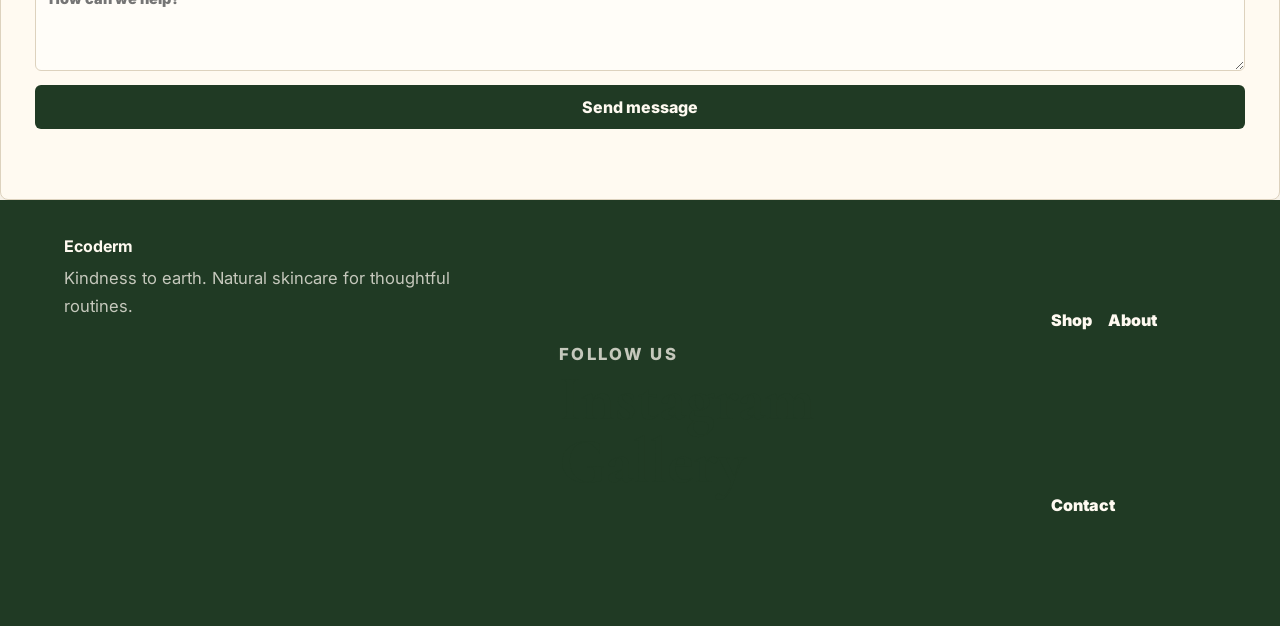
==== commit b49219e2: "Update index.html" ====
--- a/index.html
+++ b/index.html
@@ -320,15 +320,10 @@
   <form class="contact-form" id="contactForm">
   </form>
 </section>
-
 <!-- TEAM SECTION -->
 <section class="section" id="team">
-  <div class="section-heading">
-    <div>
-      <p class="eyebrow">Our Team</p>
-      <h2>Ecoderm Team</h2>
-    </div>
-  </div>
+  <p class="eyebrow">Our Team</p>
+  <h2>Ecoderm Team</h2>
 
   <div class="team-grid">
     <div class="team-card">
@@ -343,18 +338,20 @@
 
     <div class="team-card">
       <h3>Girish Mohun</h3>
-      <p>Finance & Accounting</p></p>
+      <p>Marketing</p>
     </div>
 
     <div class="team-card">
       <h3>Zubair Tooreea</h3>
-      <p>Research & Development (R&D)</p>
+      <p>Sales</p>
     </div>
 
     <div class="team-card">
       <h3>Huzair Tooreea</h3>
-      <p>Sales & Business Development</p>
-    </div>
+      <p>Sales</p>
+    </div>
+  </div>
+</section>
   </div>
 </section>
         </div>
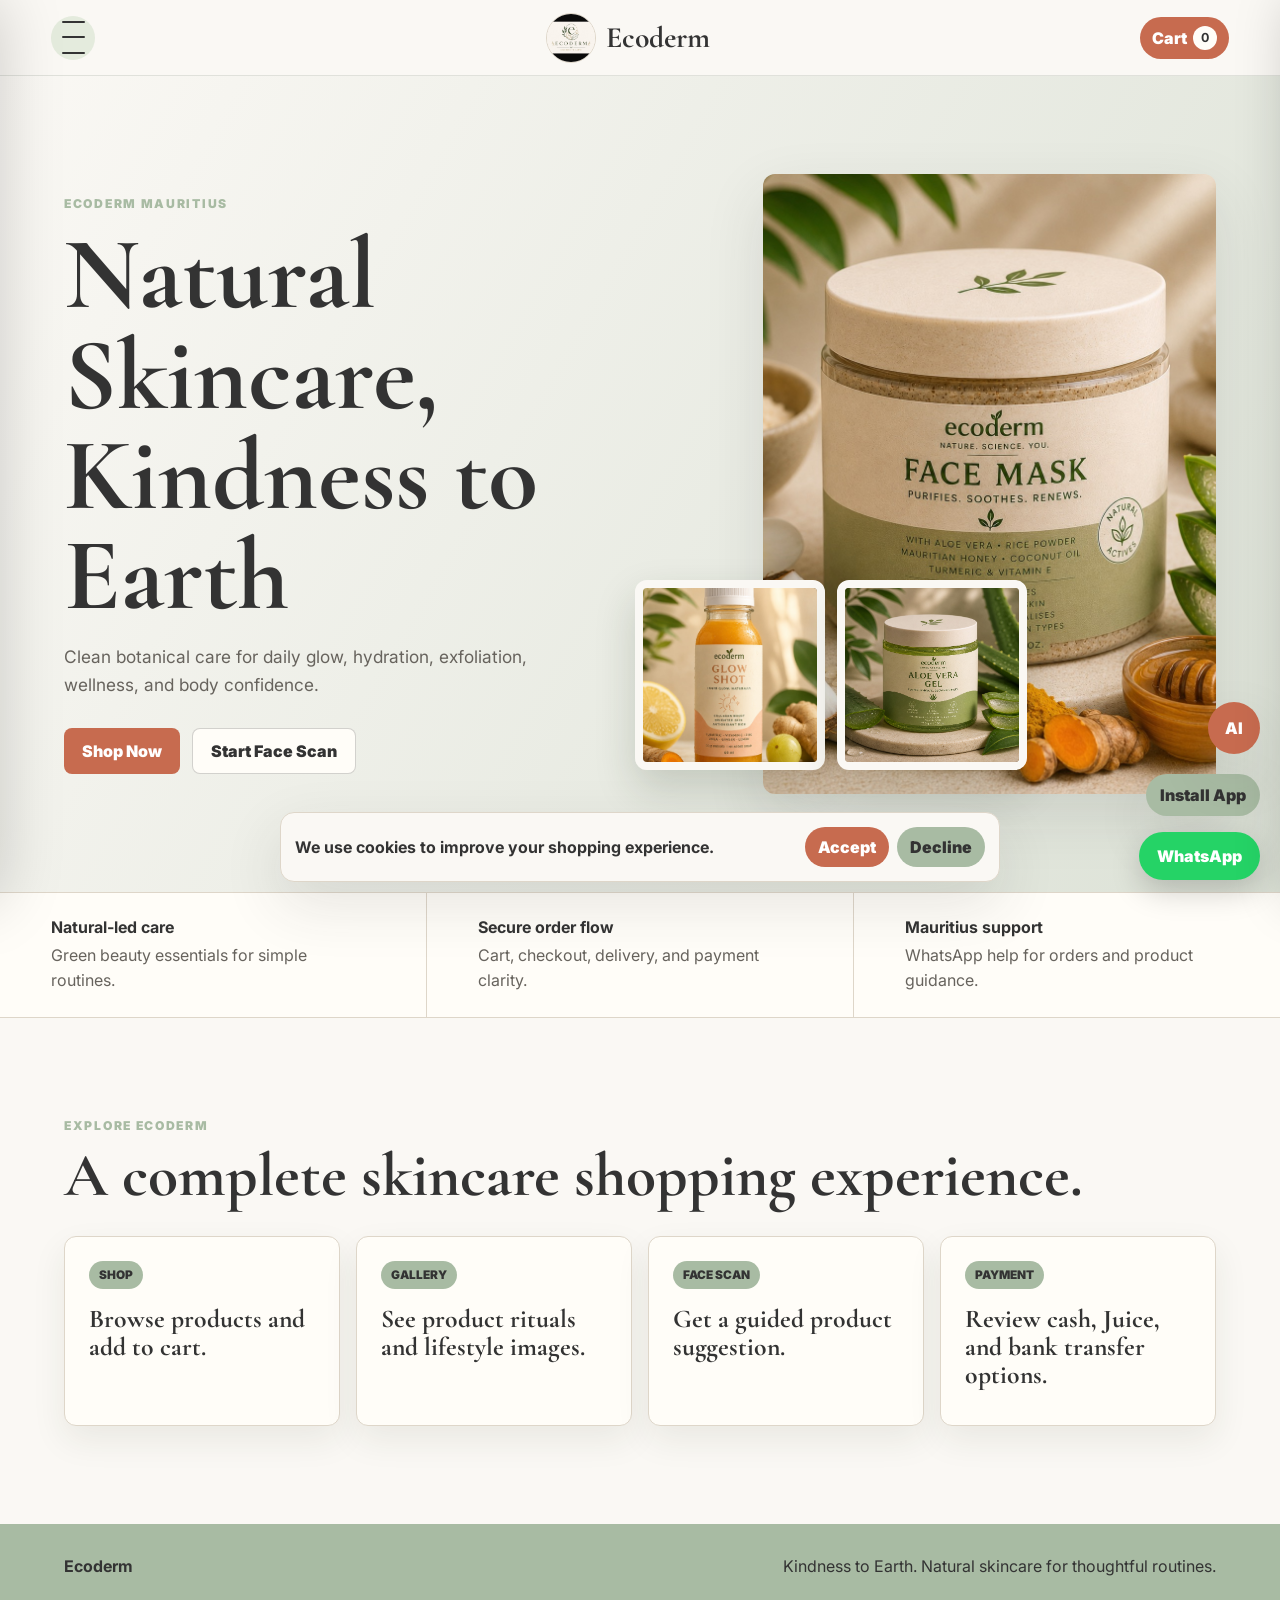
==== commit 82263a82: "Add files via upload" ====
--- a/index.html
+++ b/index.html
@@ -3,399 +3,100 @@
   <head>
     <meta charset="UTF-8" />
     <meta name="viewport" content="width=device-width, initial-scale=1.0" />
-    <meta
-      name="description"
-      content="Ecoderm natural skincare and wellness products with cart and checkout experience."
-    />
-    <title>Ecoderm | Kindness to Earth</title>
+    <meta name="description" content="Ecoderm natural skincare and wellness products in Mauritius." />
+    <meta name="theme-color" content="#A8BBA3" />
+    <title>Ecoderm | Natural Skincare Mauritius</title>
+    <link rel="manifest" href="manifest.json" />
+    <link rel="apple-touch-icon" href="app-icon-192.jpg" />
     <link rel="preconnect" href="https://fonts.googleapis.com" />
     <link rel="preconnect" href="https://fonts.gstatic.com" crossorigin />
-    <link
-      href="https://fonts.googleapis.com/css2?family=Cormorant+Garamond:wght@500;600;700&family=Inter:wght@400;500;600;700&display=swap"
-      rel="stylesheet"
-    />
+    <link href="https://fonts.googleapis.com/css2?family=Cormorant+Garamond:wght@600;700&family=Inter:wght@400;500;600;700;800&display=swap" rel="stylesheet" />
     <link rel="stylesheet" href="styles.css" />
   </head>
   <body>
-    <div class="announcement">
-      Free local delivery on orders over Rs 1,500. Same-day pickup available.
-    </div>
-    <header class="site-header" id="top">
-      <a class="brand" href="#top" aria-label="Ecoderm home">
+    <header class="site-header">
+      <button class="menu-toggle" type="button" data-menu-open aria-label="Open menu">
+        <span></span><span></span><span></span>
+      </button>
+      <a class="brand" href="index.html" aria-label="Ecoderm home">
         <img src="ecoderm-logo.jpg" alt="Ecoderm logo" />
         <span>Ecoderm</span>
       </a>
-      <nav class="main-nav">
-        <nav class="main-nav">
-  <a href="#top">Home</a>
-  <a href="#shop">Shop</a>
-  <a href="#skin-scan">Skin Scan</a>
-  <a href="#delivery">Delivery</a>
-  <a href="#contact">Contact</a>
-  <a href="#team">Team</a>
-</nav>
-        
-</nav>
+      <button class="cart-icon" type="button" data-cart-open aria-label="Open cart">
+        Cart <strong data-cart-count>0</strong>
+      </button>
+      <nav class="desktop-nav" aria-label="Main navigation">
+        <a href="index.html" aria-current="page">Home</a>
+        <a href="shop.html">Shop</a>
+        <a href="gallery.html">Gallery</a>
+        <a href="team.html">Team</a>
+        <a href="contact.html">Contact</a>
+        <a href="delivery.html">Delivery</a>
+        <a href="payment.html">Payment</a>
+        <a href="face-scan.html">Face Scan</a>
       </nav>
-      <button class="cart-button" type="button" data-cart-open aria-label="Open cart">
-        <span>Cart</span>
-        <strong data-cart-count>0</strong>
-      </button>
     </header>
+
+    <div class="menu-backdrop" data-menu-backdrop hidden></div>
+    <aside class="mobile-menu" data-mobile-menu aria-hidden="true">
+      <div class="mobile-menu-header">
+        <strong>Menu</strong>
+        <button class="icon-button" type="button" data-menu-close aria-label="Close menu">x</button>
+      </div>
+      <nav>
+        <a href="index.html" data-menu-link aria-current="page">Home</a>
+        <a href="shop.html" data-menu-link>Shop</a>
+        <a href="gallery.html" data-menu-link>Gallery</a>
+        <a href="team.html" data-menu-link>Team</a>
+        <a href="contact.html" data-menu-link>Contact</a>
+        <a href="delivery.html" data-menu-link>Delivery</a>
+        <a href="payment.html" data-menu-link>Payment</a>
+        <a href="face-scan.html" data-menu-link>Face Scan</a>
+        <button type="button" data-cart-open data-menu-link>Cart</button>
+      </nav>
+    </aside>
+
     <main>
-      <section class="hero">
-        <section class="trust-strip">
-</section>
-<section class="section" id="shop">
-</section>
+      <section class="hero section page-home-hero">
         <div class="hero-copy">
-          <p class="eyebrow">Natural skincare and daily wellness</p>
-          <h1>Ecoderm</h1>
-          <p>
-            Plant-powered essentials crafted for clean skin, steady glow, and gentle daily care.
-          </p>
+          <p class="eyebrow">Ecoderm Mauritius</p>
+          <h1>Natural Skincare, Kindness to Earth</h1>
+          <p>Clean botanical care for daily glow, hydration, exfoliation, wellness, and body confidence.</p>
           <div class="hero-actions">
-            <a class="primary-link" href="#shop">Shop products</a>
-            <button class="secondary-link" type="button" data-cart-open>Proceed to cart</button>
+            <a class="primary-button" href="shop.html">Shop Now</a>
+            <a class="secondary-button" href="face-scan.html">Start Face Scan</a>
           </div>
         </div>
-        <div class="hero-media" aria-label="Ecoderm featured products">
-          <img class="hero-product hero-product-main" src="glow-shot.jpg" alt="Ecoderm Glow Shot" />
-          <img class="hero-product hero-product-side" src="aloe-vera-gel.jpg" alt="Ecoderm Aloe Vera Gel" />
-        </div>
-      </section>
-      <section class="trust-strip" aria-label="Ecoderm store benefits">
-        <div>
-          <strong>Clean formulas</strong>
-          <span>Paraben-conscious, nature-led care</span>
-        </div>
-        <div>
-          <strong>Secure checkout</strong>
-          <span>Cart summary before order request</span>
-        </div>
-        <div>
-          <strong>Fresh batches</strong>
-          <span>Small-run skincare and wellness</span>
-        </div>
-      </section>
-      <section class="section intro" id="about">
-        <div>
-          <p class="eyebrow">Kindness to earth</p>
-          <h2>Skincare that feels considered from jar to ritual.</h2>
-        </div>
-        <p>
-          Ecoderm blends botanical ingredients with practical everyday routines. From aloe hydration
-          to exfoliating scrubs and glow shots, every product is presented clearly so customers can
-          choose, add to cart, and prepare an order without friction.
-        </p>
-      </section>
-      <section class="section" id="shop">
-        <div class="section-heading">
-          <div>
-            <p class="eyebrow">Shop Ecoderm</p>
-            <h2>Featured products</h2>
+        <div class="hero-media">
+          <img class="hero-main-image" src="face-mask.jpg" alt="Ecoderm Face Mask product" />
+          <div class="hero-product-stack">
+            <img src="glow-shot.jpg" alt="Ecoderm Glow Shot" />
+            <img src="aloe-vera-gel.jpg" alt="Ecoderm Aloe Vera Gel" />
           </div>
-          <button class="outline-button" type="button" data-cart-open>View cart</button>
-        </div>
-        <div class="product-grid" id="productGrid" aria-live="polite"></div>
-      </section>
-      <section class="section ritual-section" id="ritual">
-        <div class="section-heading">
-          <div>
-            <p class="eyebrow">Daily ritual</p>
-            <h2>Build a complete care routine.</h2>
-          </div>
-        </div>
-        <div class="ritual-grid">
-          <article>
-            <span>1</span>
-            <h3>Cleanse and renew</h3>
-            <p>Use Face Scrub or Face Mask two to three times weekly for a smooth, refreshed base.</p>
-          </article>
-          <article>
-            <span>2</span>
-            <h3>Soothe and hydrate</h3>
-            <p>Layer Aloe Vera Gel after cleansing for light hydration and a calm finish.</p>
-          </article>
-          <article>
-            <span>3</span>
-            <h3>Protect details</h3>
-            <p>Finish with Lip Balm and Armpit Odor Cream for targeted daily comfort.</p>
-          </article>
-        </div>
-      </section>
-      <section class="section split-section">
-        <div class="split-image">
-          <img src="face-mask.jpg" alt="Ecoderm Face Mask" />
-        </div>
-        <div class="split-copy">
-          <p class="eyebrow">Why customers choose us</p>
-          <h2>Clear benefits, visible products, simple ordering.</h2>
-          <ul class="benefit-list">
-            <li>Natural-ingredient positioning for a clean beauty audience.</li>
-            <li>Product cards include sizes, category, benefits, and pricing.</li>
-            <li>Cart drawer supports quantity updates, removal, totals, and checkout.</li>
-            <li>Contact and order request forms are ready for customer enquiries.</li>
-          </ul>
-        </div>
-      </section>
-<!-- BEST SELLERS START -->
-<section class="section">
-  <p class="eyebrow">Best Sellers</p>
-  <h2>Customer Favorites</h2>
-
-  <ul class="benefit-list">
-    <li>Glow Shot</li>
-    <li>Aloe Vera Gel</li>
-    <li>Face Mask</li>
-  </ul>
-</section>
-<!-- BEST SELLERS END -->
-      <section class="section reviews">
-        <div class="section-heading">
-          <div>
-            <p class="eyebrow">Reviews</p>
-            <h2>Customer notes</h2>
-          </div>
-        </div>
-        <div class="review-grid">
-          <figure>
-            <blockquote>
-              "The Aloe Vera Gel is light, cooling, and perfect after a long day in the sun."
-            </blockquote>
-            <figcaption>Priya M.</figcaption>
-          </figure>
-          <figure>
-            <blockquote>
-              "The Face Scrub feels polished without being harsh. The jar looks beautiful too."
-            </blockquote>
-            <figcaption>Aisha R.</figcaption>
-          </figure>
-          <figure>
-            <blockquote>
-              "Glow Shot is my quick morning boost. The checkout process makes ordering simple."
-            </blockquote>
-            <figcaption>Leanne D.</figcaption>
-          </figure>
         </div>
       </section>
 
-      <section class="section faq-section">
-        <div>
-          <section class="section skin-scan-section" id="skin-scan">
-  <div class="section-heading">
-    <div>
-      <p class="eyebrow">Skin Scan</p>
-      <h2>Find your suggested Ecoderm product</h2>
-    </div>
-  </div>
+      <section class="benefit-strip" aria-label="Store benefits">
+        <article><strong>Natural-led care</strong><span>Green beauty essentials for simple routines.</span></article>
+        <article><strong>Secure order flow</strong><span>Cart, checkout, delivery, and payment clarity.</span></article>
+        <article><strong>Mauritius support</strong><span>WhatsApp help for orders and product guidance.</span></article>
+      </section>
 
-  <div class="skin-scan-grid">
-    <div class="scan-card">
-      <video id="skinCamera" autoplay playsinline></video>
-
-      <button class="primary-button" type="button" id="startScan">
-        Start Face Scan
-      </button>
-
-      <p class="scan-note">
-        This tool gives product suggestions only. It is not medical advice or a skin diagnosis.
-      </p>
-    </div>
-
-    <form class="scan-form" id="skinScanForm">
-      <label>
-        What is your skin type?
-        <select id="skinType" required>
-          <option value="">Choose one</option>
-          <option value="oily">Oily</option>
-          <option value="dry">Dry</option>
-          <option value="sensitive">Sensitive</option>
-          <option value="normal">Normal</option>
-        </select>
-      </label>
-
-      <label>
-        Main skin concern
-        <select id="skinConcern" required>
-          <option value="">Choose one</option>
-          <option value="acne">Acne / pimples</option>
-          <option value="dryness">Dryness</option>
-          <option value="dullness">Dull skin</option>
-          <option value="tan">Tan / uneven tone</option>
-          <option value="pores">Clogged pores</option>
-        </select>
-      </label>
-
-      <label>
-        How sensitive is your skin?
-        <select id="sensitivity" required>
-          <option value="">Choose one</option>
-          <option value="low">Not sensitive</option>
-          <option value="medium">Sometimes sensitive</option>
-          <option value="high">Very sensitive</option>
-        </select>
-      </label>
-
-      <button class="primary-button" type="submit">
-        Get Recommendation
-      </button>
-
-      <div class="scan-result" id="scanResult"></div>
-    </form>
-  </div>
-</section>
-          <p class="eyebrow">FAQ</p>
-          <h2>Ordering details</h2>
+      <section class="section home-preview-section">
+        <div class="section-heading">
+          <div>
+            <p class="eyebrow">Explore Ecoderm</p>
+            <h2>A complete skincare shopping experience.</h2>
+          </div>
         </div>
-        <div class="faq-list">
-          <details>
-            <summary>How do customers place an order?</summary>
-            <p>Add products to the cart, review quantities, then use Proceed to checkout to prepare an order request.</p>
-          </details>
-          <details>
-            <summary>Can products be collected locally?</summary>
-            <p>Yes. Pickup and local delivery options can be confirmed after the order request is submitted.</p>
-          </details>
-          <details>
-            <summary>Are the products suitable for all skin types?</summary>
-            <p>Several products are labeled for all skin types. Customers with sensitivities should patch test first.</p>
-          </details>
+        <div class="preview-grid">
+          <a href="shop.html"><span>Shop</span><strong>Browse products and add to cart.</strong></a>
+          <a href="gallery.html"><span>Gallery</span><strong>See product rituals and lifestyle images.</strong></a>
+          <a href="face-scan.html"><span>Face Scan</span><strong>Get a guided product suggestion.</strong></a>
+          <a href="payment.html"><span>Payment</span><strong>Review cash, Juice, and bank transfer options.</strong></a>
         </div>
       </section>
-<section class="section" id="delivery">
-  <p class="eyebrow">Delivery & Payment</p>
-
-  <h2>Easy Ordering Across Mauritius</h2>
-
-  <p>
-    Delivery available across Mauritius.
-    Pickup available by confirmation.
-  </p>
-
-  <p>
-    Payment accepted via Cash, Juice and Bank Transfer.
-  </p>
-</section>
-      <section class="section contact-section" id="contact">
-        </section> <!-- Skin Scan section ends -->
-<section class="section" id="team">
-  
-<section class="section" id="delivery">
-  <p class="eyebrow">Delivery & Payment</p>
-  <h2>Easy ordering across Mauritius</h2>
-
-  <p>
-    Delivery available across Mauritius.
-    Pickup available by confirmation.
-  </p>
-  <p>
-    Payment accepted by Cash, Juice, or Bank Transfer.
-  </p>
-</section>
-
-<section class="section contact-section" id="contact">
-</section>
-        <div class="contact-card">
-          <p class="eyebrow">Contact</p>
-          <h2>Owner : Allison Jeshna Duval</h2>
-          <p>For wholesale, skincare advice, or custom order support, send a message.</p>
-          <div class="contact-links">
-            <a href="mailto:ecoderm22@gmail.com">ecoderm22@gmail.com</a>
-            <a href="tel:+23058454925">+230 5845 4925</a>
-             <div class="business-hours">
-    <strong>Opening Hours</strong>
-
-    <p>Monday - Friday: 09:00 AM - 05:00 PM</p>
-    <p>Saturday: 09:00 AM - 01:00 PM</p>
-    <p>Sunday: Closed</p>
-  </div>
-</div>
-          </div>
-          <section class="section contact-section" id="contact">
-    <p>For wholesale, skincare advice, or custom order support, send a message.</p>
-    </div>
-  </div>
-
-  <form class="contact-form" id="contactForm">
-  </form>
-</section>
-<!-- TEAM SECTION -->
-<section class="section" id="team">
-  <p class="eyebrow">Our Team</p>
-  <h2>Ecoderm Team</h2>
-
-  <div class="team-grid">
-    <div class="team-card">
-      <h3>Allison Jeshna Duval</h3>
-      <p>Owner</p>
-    </div>
-
-    <div class="team-card">
-      <h3>Rishley Axel Heeroo</h3>
-      <p>Marketing</p>
-    </div>
-
-    <div class="team-card">
-      <h3>Girish Mohun</h3>
-      <p>Marketing</p>
-    </div>
-
-    <div class="team-card">
-      <h3>Zubair Tooreea</h3>
-      <p>Sales</p>
-    </div>
-
-    <div class="team-card">
-      <h3>Huzair Tooreea</h3>
-      <p>Sales</p>
-    </div>
-  </div>
-</section>
-  </div>
-</section>
-        </div>
-        <form class="contact-form" id="contactForm">
-          <label>
-            Name
-            <input type="text" name="name" placeholder="Your name" required />
-          </label>
-          <label>
-            Email
-            <input type="email" name="email" placeholder="you@example.com" required />
-          </label>
-          <label>
-            Message
-            <textarea name="message" rows="4" placeholder="How can we help?" required></textarea>
-          </label>
-          <button class="primary-button" type="submit">Send message</button>
-          <p class="form-status" data-contact-status role="status"></p>
-        </form>
-      </section>
     </main>
-
-    <footer class="site-footer">
-      <div>
-        <strong>Ecoderm</strong>
-        <p>Kindness to earth. Natural skincare for thoughtful routines.</p>
-      </div>
-      <section class="section">
-  <p class="eyebrow">Follow Us</p>
-  <h2>Instagram Gallery</h2>
-
-  <div class="product-grid">
-    <img src="gallery1.jpg" alt="">
-    <img src="gallery2.jpg" alt="">
-    <img src="gallery3.jpg" alt="">
-    <img src="gallery4.jpg" alt="">
-  </div>
-</section>
-      <div class="footer-links">
-        <a href="#shop">Shop</a>
-        <a href="#about">About</a>
-        <a href="#contact">Contact</a>
-      </div>
-    </footer>
 
     <div class="cart-overlay" data-cart-overlay hidden></div>
     <aside class="cart-drawer" data-cart-drawer aria-label="Shopping cart" aria-hidden="true">
@@ -412,67 +113,86 @@
         <span>Add Ecoderm products to begin your order.</span>
       </div>
       <div class="cart-footer">
-        <div class="cart-row">
-          <span>Subtotal</span>
-          <strong data-cart-subtotal>Rs 0</strong>
-        </div>
-        <div class="cart-row">
-          <span>Estimated delivery</span>
-          <strong data-cart-delivery>Rs 0</strong>
-        </div>
-        <div class="cart-total">
-          <span>Total</span>
-          <strong data-cart-total>Rs 0</strong>
-        </div>
-        <button class="primary-button full" type="button" data-checkout>Proceed to checkout</button>
-        <button class="outline-button full" type="button" data-cart-close>Continue shopping</button>
+        <div><span>Subtotal</span><strong data-cart-subtotal>Rs 0</strong></div>
+        <div><span>Delivery fee</span><strong data-cart-delivery>Rs 0</strong></div>
+        <div class="cart-total"><span>Total</span><strong data-cart-total>Rs 0</strong></div>
+        <button class="primary-button full" type="button" data-checkout>Proceed to Checkout</button>
+        <button class="outline-button full" type="button" data-cart-close>Continue Shopping</button>
       </div>
     </aside>
+
     <dialog class="checkout-dialog" data-checkout-dialog>
-      <form method="dialog" class="checkout-form" id="checkoutForm">
+      <form class="checkout-form" method="dialog" data-checkout-form>
         <div class="cart-header">
           <div>
             <p class="eyebrow">Checkout</p>
-            <h2>Complete order request</h2>
+            <h2>Complete order</h2>
           </div>
           <button class="icon-button" type="button" data-checkout-close aria-label="Close checkout">x</button>
         </div>
         <div class="checkout-summary" data-checkout-summary></div>
         <div class="checkout-grid">
-          <label>
-            Full name
-            <input type="text" name="fullName" required />
-          </label>
-          <label>
-            Phone
-            <input type="tel" name="phone" required />
-          </label>
-          <label>
-            Email
-            <input type="email" name="email" required />
-          </label>
-          <label>
-            Delivery option
-            <select name="delivery">
-              <option>Local delivery</option>
+          <label>Full name <input name="name" required /></label>
+          <label>Phone <input name="phone" type="tel" required /></label>
+          <label>Email <input name="email" type="email" required /></label>
+          <label>Delivery method
+            <select name="delivery" required>
+              <option value="">Choose one</option>
+              <option>Delivery</option>
               <option>Pickup</option>
             </select>
           </label>
-          <label class="wide">
-            Address or pickup note
-            <textarea name="address" rows="3" required></textarea>
+          <label class="wide">Address or pickup note <textarea name="address" rows="3" required></textarea></label>
+          <label class="wide">Payment method
+            <select name="payment" required>
+              <option value="">Choose one</option>
+              <option>Cash</option>
+              <option>Juice</option>
+              <option>Bank Transfer</option>
+            </select>
           </label>
         </div>
-        <button class="primary-button full" type="button" data-place-order>Place order request</button>
-        <p class="form-status" data-order-status role="status"></p>
+        <button class="primary-button full" type="button" data-place-order>Place Order Request</button>
+        <p class="form-status" data-order-status></p>
       </form>
     </dialog>
+
+    <button class="install-app-button" type="button" data-install-app>Install App</button>
+
+    <section class="ai-assistant" data-ai-assistant>
+      <button class="ai-toggle" type="button" data-ai-open aria-label="Open Ecoderm AI assistant">AI</button>
+      <div class="ai-panel" data-ai-panel hidden>
+        <div class="ai-header">
+          <div>
+            <strong>Ecoderm Assistant</strong>
+            <span>Skin product guide</span>
+          </div>
+          <button class="ai-minimize" type="button" data-ai-close aria-label="Minimize assistant">-</button>
+        </div>
+        <div class="ai-messages" data-ai-messages>
+          <p class="ai-message ai-message-bot">Hi. Tell me your skin type or concern, and I will suggest an Ecoderm product.</p>
+        </div>
+        <form class="ai-form" data-ai-form>
+          <input data-ai-input type="text" placeholder="Dry skin, oily pores, dull skin..." aria-label="Ask Ecoderm AI assistant" />
+          <button type="submit">Send</button>
+        </form>
+      </div>
+    </section>
+
+    <section class="cookie-banner" data-cookie-banner hidden>
+      <p>We use cookies to improve your shopping experience.</p>
+      <div>
+        <button type="button" data-cookie-accept>Accept</button>
+        <button type="button" data-cookie-decline>Decline</button>
+      </div>
+    </section>
+
+    <footer class="site-footer">
+      <strong>Ecoderm</strong>
+      <span>Kindness to Earth. Natural skincare for thoughtful routines.</span>
+    </footer>
+
+    <a class="whatsapp-float" href="https://wa.me/23058454925">WhatsApp</a>
     <script src="script.js"></script>
   </body>
 </html>
-<script src="script.js"></script>
-<a href="https://wa.me/23058454925" class="whatsapp-float">
-  WhatsApp Us
-</a>
-</body>
-</html>
--- a/styles.css
+++ b/styles.css
@@ -1,15 +1,15 @@
 :root {
-  --forest: #203a24;
-  --leaf: #607545;
-  --sage: #aebc94;
-  --moss: #dfe5cf;
-  --cream: #f6f1e8;
-  --paper: #fffaf1;
-  --clay: #c98555;
-  --ink: #1d241d;
-  --muted: #697064;
-  --line: #ddd2be;
-  --shadow: 0 22px 60px rgba(34, 48, 30, 0.14);
+  --forest: #333333;
+  --leaf: #A8BBA3;
+  --sage: #E4EBDD;
+  --cream: #FAF8F4;
+  --paper: #FAF8F4;
+  --white: #fffdf8;
+  --clay: #C76B4F;
+  --ink: #333333;
+  --muted: #67635d;
+  --line: #ded6c9;
+  --shadow: 0 22px 60px rgba(51, 51, 51, 0.12);
 }
 
 * {
@@ -22,9 +22,11 @@
 
 body {
   margin: 0;
+  overflow-x: hidden;
   background: var(--cream);
   color: var(--ink);
   font-family: Inter, Arial, sans-serif;
+  -webkit-text-size-adjust: 100%;
 }
 
 img {
@@ -52,115 +54,162 @@
   cursor: pointer;
 }
 
-.announcement {
-  background: var(--forest);
-  color: var(--paper);
-  padding: 10px 20px;
-  text-align: center;
-  font-size: 0.88rem;
-  font-weight: 600;
-}
-
 .site-header {
   position: sticky;
   top: 0;
-  z-index: 20;
-  display: grid;
-  grid-template-columns: auto 1fr auto;
+  z-index: 40;
+  display: grid;
+  grid-template-columns: 48px 1fr 72px;
   align-items: center;
-  gap: 24px;
-  padding: 14px clamp(18px, 4vw, 56px);
-  background: rgba(246, 241, 232, 0.92);
+  gap: 14px;
+  min-height: 76px;
+  padding: 10px clamp(16px, 4vw, 56px);
   border-bottom: 1px solid rgba(32, 58, 36, 0.12);
+  background: rgba(250, 248, 244, 0.96);
   backdrop-filter: blur(18px);
+}
+
+.menu-toggle {
+  display: grid;
+  place-items: center;
+  gap: 5px;
+  width: 44px;
+  height: 44px;
+  border: 0;
+  border-radius: 50%;
+  background: var(--sage);
+}
+
+.menu-toggle span {
+  display: block;
+  width: 23px;
+  height: 2px;
+  border-radius: 999px;
+  background: var(--forest);
 }
 
 .brand {
   display: inline-flex;
+  justify-self: center;
   align-items: center;
-  gap: 12px;
-  min-width: 0;
+  gap: 10px;
+  color: var(--forest);
   font-family: "Cormorant Garamond", Georgia, serif;
-  font-size: 1.7rem;
+  font-size: 1.85rem;
   font-weight: 700;
-  color: var(--forest);
 }
 
 .brand img {
-  width: 52px;
-  height: 52px;
+  width: 50px;
+  height: 50px;
+  border: 1px solid var(--line);
   border-radius: 50%;
   object-fit: cover;
-  object-position: center;
-  border: 1px solid var(--line);
-}
-
-.main-nav {
-  display: flex;
-  justify-content: center;
-  gap: clamp(14px, 3vw, 34px);
-  color: var(--forest);
-  font-size: 0.95rem;
-  font-weight: 700;
-}
-
-.main-nav a {
-  padding: 10px 0;
-}
-
-.cart-button,
-.primary-button,
-.primary-link,
-.secondary-link,
-.outline-button,
-.icon-button {
-  border: 0;
-  border-radius: 6px;
-  font-weight: 800;
-  min-height: 44px;
-}
-
-.cart-button {
+}
+
+.cart-icon {
+  justify-self: end;
   display: inline-flex;
   align-items: center;
-  gap: 10px;
-  background: var(--forest);
-  color: var(--paper);
-  padding: 10px 14px;
-}
-
-.cart-button strong {
+  gap: 6px;
+  min-height: 42px;
+  padding: 9px 12px;
+  border: 0;
+  border-radius: 999px;
+  background: var(--clay);
+  color: #fff;
+  font-weight: 900;
+}
+
+.cart-icon strong {
   display: grid;
   place-items: center;
-  width: 25px;
-  height: 25px;
+  min-width: 24px;
+  height: 24px;
   border-radius: 50%;
-  background: var(--paper);
-  color: var(--forest);
+  background: var(--white);
+  color: var(--ink);
   font-size: 0.78rem;
 }
 
-.hero {
-  min-height: calc(100vh - 104px);
-  display: grid;
-  grid-template-columns: minmax(0, 0.92fr) minmax(320px, 1.08fr);
+.desktop-nav {
+  display: none;
+}
+
+.mobile-menu a[aria-current="page"] {
+  color: var(--clay);
+}
+
+.menu-backdrop,
+.cart-overlay {
+  position: fixed;
+  inset: 0;
+  z-index: 60;
+  background: rgba(29, 36, 29, 0.42);
+}
+
+.mobile-menu {
+  position: fixed;
+  top: 0;
+  left: 0;
+  z-index: 70;
+  width: min(86vw, 360px);
+  height: 100dvh;
+  padding: 22px;
+  background: var(--cream);
+  box-shadow: 18px 0 60px rgba(0, 0, 0, 0.18);
+  transform: translateX(-105%);
+  transition: transform 220ms ease;
+}
+
+.mobile-menu.is-open {
+  transform: translateX(0);
+}
+
+.mobile-menu-header,
+.cart-header {
+  display: flex;
+  align-items: flex-start;
+  justify-content: space-between;
+  gap: 16px;
+}
+
+.mobile-menu-header strong {
+  color: var(--forest);
+  font-family: "Cormorant Garamond", Georgia, serif;
+  font-size: 2rem;
+}
+
+.mobile-menu nav {
+  display: grid;
+  gap: 8px;
+  margin-top: 24px;
+}
+
+.mobile-menu a,
+.mobile-menu nav button {
+  display: flex;
   align-items: center;
-  gap: clamp(28px, 5vw, 72px);
-  padding: clamp(34px, 6vw, 76px) clamp(18px, 5vw, 72px);
-  background:
-    linear-gradient(120deg, rgba(246, 241, 232, 0.96), rgba(223, 229, 207, 0.85)),
-    var(--cream);
-}
-
-.hero-copy {
-  max-width: 660px;
+  min-height: 48px;
+  padding: 13px 0;
+  border: 0;
+  border-bottom: 1px solid var(--line);
+  background: var(--cream);
+  color: var(--forest);
+  font-weight: 900;
+  text-align: left;
+}
+
+.section {
+  padding: clamp(56px, 8vw, 98px) clamp(18px, 5vw, 72px);
+  scroll-margin-top: 104px;
 }
 
 .eyebrow {
   margin: 0 0 10px;
   color: var(--leaf);
-  font-size: 0.78rem;
-  font-weight: 800;
+  font-size: 0.76rem;
+  font-weight: 900;
   letter-spacing: 0.14em;
   text-transform: uppercase;
 }
@@ -175,27 +224,49 @@
 }
 
 h1 {
-  font-size: clamp(4rem, 14vw, 10rem);
+  max-width: 720px;
+  font-size: clamp(3.4rem, 8vw, 7.5rem);
 }
 
 h2 {
-  font-size: clamp(2.2rem, 5vw, 4.7rem);
+  font-size: clamp(2.2rem, 4.8vw, 4.6rem);
 }
 
 h3 {
-  font-size: 1.75rem;
-}
-
-.hero-copy p:not(.eyebrow),
-.intro > p,
-.split-copy p,
-.contact-card p,
-.faq-list p,
-.ritual-grid p,
-.site-footer p {
+  font-size: 1.6rem;
+}
+
+p {
   color: var(--muted);
-  font-size: 1.04rem;
-  line-height: 1.7;
+  line-height: 1.65;
+}
+
+.hero {
+  display: grid;
+  grid-template-columns: minmax(0, 0.92fr) minmax(340px, 1.08fr);
+  align-items: center;
+  gap: clamp(28px, 6vw, 86px);
+  min-height: calc(100vh - 118px);
+  background: linear-gradient(120deg, rgba(250, 248, 244, 0.98), rgba(168, 187, 163, 0.36)), var(--cream);
+}
+
+.compact-page-hero {
+  min-height: 360px;
+  background: linear-gradient(120deg, rgba(250, 248, 244, 0.98), rgba(168, 187, 163, 0.36)), var(--cream);
+}
+
+.compact-page-hero h1 {
+  max-width: 920px;
+}
+
+.compact-page-hero p:not(.eyebrow) {
+  max-width: 680px;
+  font-size: 1.08rem;
+}
+
+.hero-copy p:not(.eyebrow) {
+  max-width: 560px;
+  font-size: 1.08rem;
 }
 
 .hero-actions {
@@ -205,56 +276,74 @@
   margin-top: 28px;
 }
 
-.primary-link,
-.secondary-link,
 .primary-button,
-.outline-button {
+.secondary-button,
+.outline-button,
+.icon-button {
   display: inline-flex;
   align-items: center;
   justify-content: center;
+  min-height: 46px;
   padding: 12px 18px;
-}
-
-.primary-link,
+  border-radius: 8px;
+  font-weight: 900;
+}
+
 .primary-button {
-  background: var(--forest);
-  color: var(--paper);
-}
-
-.secondary-link,
+  border: 0;
+  background: var(--clay);
+  color: #fff;
+}
+
+.secondary-button,
 .outline-button {
-  background: transparent;
-  color: var(--forest);
-  border: 1px solid rgba(32, 58, 36, 0.28);
+  border: 1px solid rgba(51, 51, 51, 0.22);
+  background: var(--white);
+  color: var(--ink);
+}
+
+.icon-button {
+  width: 42px;
+  height: 42px;
+  padding: 0;
+  border: 0;
+  background: var(--leaf);
+  color: var(--ink);
 }
 
 .hero-media {
   position: relative;
-  min-height: 600px;
-}
-
-.hero-product {
-  position: absolute;
-  border-radius: 8px;
+  display: grid;
+  min-height: 560px;
+}
+
+.hero-main-image {
+  width: min(78%, 560px);
+  height: 620px;
+  justify-self: end;
+  border-radius: 12px;
   object-fit: cover;
   box-shadow: var(--shadow);
 }
 
-.hero-product-main {
-  right: 0;
-  top: 0;
-  width: min(62%, 430px);
-  height: 620px;
-}
-
-.hero-product-side {
+.hero-product-stack {
+  position: absolute;
   left: 0;
-  bottom: 0;
-  width: min(48%, 380px);
+  bottom: 24px;
+  display: grid;
+  grid-template-columns: repeat(2, minmax(110px, 190px));
+  gap: 12px;
+}
+
+.hero-product-stack img {
   aspect-ratio: 1;
-}
-
-.trust-strip {
+  border: 8px solid var(--paper);
+  border-radius: 12px;
+  object-fit: cover;
+  box-shadow: 0 18px 40px rgba(34, 48, 30, 0.18);
+}
+
+.benefit-strip {
   display: grid;
   grid-template-columns: repeat(3, 1fr);
   gap: 1px;
@@ -262,43 +351,82 @@
   border-block: 1px solid var(--line);
 }
 
-.trust-strip div {
-  padding: 22px clamp(18px, 4vw, 54px);
-  background: var(--paper);
-}
-
-.trust-strip strong,
-.trust-strip span {
+.benefit-strip article {
+  padding: 24px clamp(18px, 4vw, 52px);
+  background: var(--white);
+}
+
+.benefit-strip strong,
+.benefit-strip span {
   display: block;
 }
 
-.trust-strip strong {
-  color: var(--forest);
-  margin-bottom: 4px;
-}
-
-.trust-strip span {
+.benefit-strip strong {
+  margin-bottom: 6px;
+  color: var(--forest);
+}
+
+.benefit-strip span {
   color: var(--muted);
-  font-size: 0.92rem;
-}
-
-.section {
-  padding: clamp(54px, 8vw, 96px) clamp(18px, 5vw, 72px);
-}
-
-.intro {
-  display: grid;
-  grid-template-columns: minmax(0, 0.9fr) minmax(280px, 0.7fr);
-  gap: clamp(28px, 6vw, 86px);
-  align-items: end;
+  line-height: 1.55;
+}
+
+.preview-grid,
+.payment-grid {
+  display: grid;
+  grid-template-columns: repeat(4, minmax(0, 1fr));
+  gap: 16px;
+}
+
+.preview-grid a,
+.payment-grid article {
+  min-height: 190px;
+  padding: 24px;
+  border: 1px solid var(--line);
+  border-radius: 12px;
+  background: var(--white);
+  box-shadow: 0 14px 34px rgba(34, 48, 30, 0.08);
+}
+
+.preview-grid span,
+.payment-grid span {
+  display: inline-flex;
+  margin-bottom: 16px;
+  padding: 7px 10px;
+  border-radius: 999px;
+  background: var(--leaf);
+  color: var(--ink);
+  font-size: 0.74rem;
+  font-weight: 900;
+  text-transform: uppercase;
+}
+
+.preview-grid strong {
+  display: block;
+  color: var(--forest);
+  font-family: "Cormorant Garamond", Georgia, serif;
+  font-size: 1.6rem;
+  line-height: 1.1;
+}
+
+.payment-grid {
+  grid-template-columns: repeat(3, minmax(0, 1fr));
+}
+
+.payment-grid article h2 {
+  font-size: clamp(2rem, 4vw, 3.2rem);
+}
+
+.single-info-page {
+  grid-template-columns: repeat(2, minmax(0, 1fr));
 }
 
 .section-heading {
   display: flex;
   align-items: end;
   justify-content: space-between;
-  gap: 18px;
-  margin-bottom: 28px;
+  gap: 22px;
+  margin-bottom: 30px;
 }
 
 .product-grid {
@@ -311,9 +439,9 @@
   display: grid;
   grid-template-rows: auto 1fr;
   overflow: hidden;
-  background: var(--paper);
   border: 1px solid rgba(32, 58, 36, 0.12);
-  border-radius: 8px;
+  border-radius: 12px;
+  background: var(--white);
   box-shadow: 0 14px 34px rgba(34, 48, 30, 0.08);
 }
 
@@ -324,8 +452,7 @@
 }
 
 .product-info {
-  display: flex;
-  flex-direction: column;
+  display: grid;
   gap: 12px;
   padding: 18px;
 }
@@ -339,23 +466,17 @@
 .pill {
   display: inline-flex;
   align-items: center;
-  min-height: 28px;
+  min-height: 27px;
   padding: 5px 9px;
   border-radius: 999px;
-  background: var(--moss);
-  color: var(--forest);
-  font-size: 0.75rem;
-  font-weight: 800;
-}
-
-.product-info h3 {
-  font-size: 1.55rem;
+  background: var(--leaf);
+  color: var(--forest);
+  font-size: 0.74rem;
+  font-weight: 900;
 }
 
 .product-info p {
   margin: 0;
-  color: var(--muted);
-  line-height: 1.55;
 }
 
 .product-bottom {
@@ -377,176 +498,151 @@
   min-height: 42px;
   padding: 10px 12px;
   border: 0;
-  border-radius: 6px;
+  border-radius: 8px;
   background: var(--clay);
-  color: #fffdf8;
-  font-weight: 900;
-}
-
-.ritual-section {
-  background: var(--forest);
-  color: var(--paper);
-}
-
-.ritual-section h2,
-.ritual-section h3 {
-  color: var(--paper);
-}
-
-.ritual-section .eyebrow {
-  color: var(--sage);
-}
-
-.ritual-grid {
-  display: grid;
-  grid-template-columns: repeat(3, 1fr);
-  gap: 18px;
-}
-
-.ritual-grid article {
-  padding: 26px;
-  border: 1px solid rgba(246, 241, 232, 0.2);
+  color: var(--white);
+  font-weight: 900;
+}
+
+.gallery-section,
+.team-section,
+.contact-section {
+  background: var(--white);
+}
+
+.gallery-grid {
+  display: grid;
+  grid-template-columns: repeat(4, minmax(0, 1fr));
+  gap: 16px;
+}
+
+.gallery-grid figure {
+  position: relative;
+  overflow: hidden;
+  margin: 0;
+  border-radius: 12px;
+  background: var(--sage);
+}
+
+.gallery-grid img {
+  width: 100%;
+  min-height: 260px;
+  aspect-ratio: 1;
+  object-fit: cover;
+}
+
+.gallery-grid figcaption {
+  position: absolute;
+  left: 12px;
+  right: 12px;
+  bottom: 12px;
+  padding: 10px 12px;
   border-radius: 8px;
-  background: rgba(255, 255, 255, 0.05);
-}
-
-.ritual-grid span {
-  display: grid;
-  place-items: center;
-  width: 36px;
-  height: 36px;
-  margin-bottom: 22px;
-  border-radius: 50%;
-  background: var(--paper);
-  color: var(--forest);
-  font-weight: 900;
-}
-
-.ritual-grid p {
-  color: rgba(255, 250, 241, 0.78);
-}
-
-.split-section {
-  display: grid;
-  grid-template-columns: minmax(280px, 0.8fr) minmax(0, 1fr);
-  gap: clamp(28px, 6vw, 76px);
-  align-items: center;
-}
-
-.split-image img {
+  background: rgba(255, 250, 241, 0.92);
+  color: var(--forest);
+  font-weight: 900;
+}
+
+.face-scan-section {
+  display: grid;
+  grid-template-columns: minmax(0, 0.82fr) minmax(320px, 1fr);
+  gap: clamp(28px, 6vw, 78px);
+  align-items: start;
+  background: var(--leaf);
+}
+
+.face-scan-section h2,
+.face-scan-section .eyebrow {
+  color: var(--ink);
+}
+
+.scan-copy p {
+  color: var(--muted);
+}
+
+.scan-panel,
+.contact-form,
+.contact-card,
+.team-grid article,
+.info-grid-section article {
+  border: 1px solid var(--line);
+  border-radius: 12px;
+  background: var(--cream);
+  box-shadow: 0 14px 34px rgba(34, 48, 30, 0.08);
+}
+
+.scan-panel {
+  display: grid;
+  gap: 14px;
+  padding: clamp(20px, 4vw, 30px);
+}
+
+.camera-frame {
+  position: relative;
+  overflow: hidden;
+  min-height: 320px;
+  border-radius: 12px;
+  background: linear-gradient(135deg, var(--sage), var(--cream));
+}
+
+#skinCamera {
   width: 100%;
-  max-height: 680px;
-  border-radius: 8px;
+  height: 360px;
   object-fit: cover;
-  box-shadow: var(--shadow);
-}
-
-.benefit-list {
-  display: grid;
-  gap: 14px;
-  padding: 0;
-  margin: 26px 0 0;
-  list-style: none;
-}
-
-.benefit-list li {
-  padding: 14px 0 14px 28px;
-  border-top: 1px solid var(--line);
-  color: var(--muted);
-  line-height: 1.55;
-  position: relative;
-}
-
-.benefit-list li::before {
-  content: "";
+  transform: scaleX(-1);
+}
+
+.camera-placeholder {
   position: absolute;
-  left: 0;
-  top: 21px;
-  width: 10px;
-  height: 10px;
-  border-radius: 50%;
-  background: var(--leaf);
-}
-
-.review-grid {
-  display: grid;
-  grid-template-columns: repeat(3, 1fr);
-  gap: 18px;
-}
-
-.review-grid figure {
+  inset: 0;
+  display: grid;
+  place-content: center;
+  gap: 8px;
+  padding: 24px;
+  color: var(--forest);
+  text-align: center;
+}
+
+.scan-actions,
+.skin-form {
+  display: grid;
+  gap: 12px;
+}
+
+.scan-actions {
+  grid-template-columns: repeat(2, minmax(0, 1fr));
+}
+
+.scan-note {
   margin: 0;
-  padding: 26px;
-  background: var(--paper);
-  border: 1px solid var(--line);
-  border-radius: 8px;
-}
-
-blockquote {
-  margin: 0 0 18px;
-  color: var(--forest);
-  font-family: "Cormorant Garamond", Georgia, serif;
-  font-size: 1.45rem;
-  line-height: 1.2;
-}
-
-figcaption {
   color: var(--muted);
   font-weight: 800;
 }
 
-.faq-section {
-  display: grid;
-  grid-template-columns: minmax(240px, 0.6fr) minmax(0, 1fr);
-  gap: clamp(24px, 6vw, 76px);
-  background: var(--paper);
-}
-
-.faq-list {
-  display: grid;
-  gap: 12px;
-}
-
-details {
-  padding: 18px 20px;
-  border: 1px solid var(--line);
-  border-radius: 8px;
-  background: #fffdf7;
-}
-
-summary {
-  color: var(--forest);
-  font-weight: 900;
-  cursor: pointer;
-}
-
-.contact-section {
-  display: grid;
-  grid-template-columns: minmax(240px, 0.75fr) minmax(0, 1fr);
-  gap: 18px;
-}
-
-.contact-card,
-.contact-form,
-.checkout-form {
-  padding: clamp(22px, 4vw, 34px);
-  background: var(--paper);
-  border: 1px solid var(--line);
-  border-radius: 8px;
-}
-
-.contact-links {
-  display: grid;
-  gap: 10px;
-  margin-top: 20px;
-  color: var(--forest);
-  font-weight: 900;
-}
-
-.contact-form,
-.checkout-grid {
-  display: grid;
-  gap: 14px;
+.scan-result {
+  display: grid;
+  gap: 8px;
+  padding: 16px;
+  border-radius: 10px;
+  background: var(--sage);
+  color: var(--forest);
+}
+
+.scan-result:empty {
+  display: none;
+}
+
+.scan-source {
+  width: fit-content;
+  margin: 0;
+  padding: 6px 10px;
+  border-radius: 999px;
+  background: var(--clay);
+  color: #fff;
+  font-size: 0.74rem;
+  font-weight: 900;
+  letter-spacing: 0.08em;
+  text-transform: uppercase;
 }
 
 label {
@@ -562,62 +658,104 @@
 textarea {
   width: 100%;
   border: 1px solid var(--line);
-  border-radius: 6px;
-  background: #fffdf8;
+  border-radius: 8px;
+  background: var(--white);
   color: var(--ink);
   padding: 12px 13px;
 }
 
 textarea {
   resize: vertical;
+}
+
+.team-grid {
+  display: grid;
+  grid-template-columns: repeat(5, minmax(0, 1fr));
+  gap: 16px;
+}
+
+.team-grid article {
+  min-height: 170px;
+  padding: 22px;
+}
+
+.team-grid span {
+  display: inline-flex;
+  margin-bottom: 16px;
+  padding: 7px 10px;
+  border-radius: 999px;
+  background: var(--sage);
+  color: var(--forest);
+  font-size: 0.72rem;
+  font-weight: 900;
+  text-transform: uppercase;
+}
+
+.info-grid-section {
+  display: grid;
+  grid-template-columns: repeat(2, minmax(0, 1fr));
+  gap: 18px;
+}
+
+.info-grid-section article {
+  padding: clamp(24px, 4vw, 38px);
+}
+
+.info-grid-section ul {
+  display: grid;
+  gap: 10px;
+  padding-left: 20px;
+  color: var(--muted);
+  line-height: 1.6;
+}
+
+.contact-section {
+  display: grid;
+  grid-template-columns: minmax(0, 0.75fr) minmax(320px, 1fr);
+  gap: clamp(24px, 5vw, 72px);
+  align-items: start;
+}
+
+.contact-card,
+.contact-form {
+  display: grid;
+  gap: 14px;
+  padding: clamp(22px, 4vw, 34px);
+}
+
+.contact-card a {
+  color: var(--forest);
+  font-weight: 900;
+}
+
+.whatsapp-button {
+  display: inline-flex;
+  justify-content: center;
+  width: fit-content;
+  min-height: 44px;
+  padding: 12px 16px;
+  border-radius: 999px;
+  background: #25d366;
+  color: #fff !important;
 }
 
 .form-status {
   min-height: 22px;
   margin: 0;
   color: var(--leaf);
-  font-weight: 800;
-}
-
-.site-footer {
-  display: flex;
-  justify-content: space-between;
-  gap: 24px;
-  padding: 36px clamp(18px, 5vw, 72px);
-  background: var(--forest);
-  color: var(--paper);
-}
-
-.site-footer p {
-  margin: 8px 0 0;
-  color: rgba(255, 250, 241, 0.74);
-}
-
-.footer-links {
-  display: flex;
-  flex-wrap: wrap;
-  align-items: center;
-  gap: 16px;
-  font-weight: 900;
-}
-
-.cart-overlay {
-  position: fixed;
-  inset: 0;
-  z-index: 50;
-  background: rgba(29, 36, 29, 0.38);
+  font-weight: 900;
 }
 
 .cart-drawer {
   position: fixed;
   top: 0;
   right: 0;
-  z-index: 60;
+  z-index: 80;
   display: flex;
   flex-direction: column;
-  width: min(100vw, 440px);
-  height: 100vh;
-  background: var(--paper);
+  width: min(100vw, 460px);
+  height: 100dvh;
+  background: var(--cream);
   box-shadow: -16px 0 50px rgba(0, 0, 0, 0.18);
   transform: translateX(105%);
   transition: transform 220ms ease;
@@ -628,23 +766,12 @@
 }
 
 .cart-header {
-  display: flex;
-  justify-content: space-between;
-  gap: 16px;
   padding: 22px;
   border-bottom: 1px solid var(--line);
 }
 
 .cart-header h2 {
   font-size: 2rem;
-}
-
-.icon-button {
-  width: 42px;
-  height: 42px;
-  background: var(--moss);
-  color: var(--forest);
-  font-size: 1.25rem;
 }
 
 .cart-items {
@@ -654,33 +781,33 @@
 
 .cart-item {
   display: grid;
-  grid-template-columns: 72px 1fr;
+  grid-template-columns: 74px 1fr;
   gap: 12px;
   padding: 14px 0;
   border-bottom: 1px solid var(--line);
 }
 
 .cart-item img {
-  width: 72px;
-  height: 72px;
-  border-radius: 6px;
+  width: 74px;
+  height: 74px;
+  border-radius: 8px;
   object-fit: cover;
 }
 
 .cart-item h3 {
   font-family: Inter, Arial, sans-serif;
-  font-size: 0.98rem;
+  font-size: 1rem;
   line-height: 1.2;
 }
 
 .cart-item p {
   margin: 6px 0 10px;
-  color: var(--muted);
   font-size: 0.86rem;
 }
 
 .quantity-row {
   display: flex;
+  flex-wrap: wrap;
   align-items: center;
   justify-content: space-between;
   gap: 10px;
@@ -688,15 +815,14 @@
 
 .quantity-control {
   display: inline-flex;
-  align-items: center;
+  overflow: hidden;
   border: 1px solid var(--line);
-  border-radius: 6px;
-  overflow: hidden;
+  border-radius: 8px;
 }
 
 .quantity-control button {
-  width: 34px;
-  height: 34px;
+  width: 36px;
+  height: 36px;
   border: 0;
   background: transparent;
   color: var(--forest);
@@ -704,7 +830,8 @@
 }
 
 .quantity-control span {
-  min-width: 32px;
+  min-width: 34px;
+  padding-top: 9px;
   text-align: center;
   font-weight: 900;
 }
@@ -722,7 +849,7 @@
   margin: 18px 22px;
   padding: 22px;
   border: 1px dashed var(--line);
-  border-radius: 8px;
+  border-radius: 12px;
   color: var(--muted);
 }
 
@@ -734,11 +861,10 @@
   margin-top: auto;
   padding: 22px;
   border-top: 1px solid var(--line);
-  background: #fffdf8;
-}
-
-.cart-row,
-.cart-total {
+  background: var(--white);
+}
+
+.cart-footer div {
   display: flex;
   justify-content: space-between;
   gap: 18px;
@@ -749,7 +875,7 @@
   padding-top: 14px;
   border-top: 1px solid var(--line);
   color: var(--forest);
-  font-size: 1.2rem;
+  font-size: 1.18rem;
   font-weight: 900;
 }
 
@@ -759,10 +885,10 @@
 }
 
 .checkout-dialog {
-  width: min(94vw, 720px);
+  width: min(94vw, 760px);
   padding: 0;
   border: 0;
-  border-radius: 8px;
+  border-radius: 12px;
   background: transparent;
 }
 
@@ -771,8 +897,12 @@
 }
 
 .checkout-form {
-  max-height: 90vh;
+  max-height: 90dvh;
   overflow: auto;
+  padding: clamp(22px, 4vw, 34px);
+  border: 1px solid var(--line);
+  border-radius: 12px;
+  background: var(--paper);
 }
 
 .checkout-summary {
@@ -780,8 +910,8 @@
   gap: 8px;
   margin: 18px 0;
   padding: 16px;
-  border-radius: 8px;
-  background: var(--moss);
+  border-radius: 12px;
+  background: var(--sage);
   color: var(--forest);
 }
 
@@ -792,172 +922,412 @@
 }
 
 .checkout-grid {
+  display: grid;
   grid-template-columns: repeat(2, minmax(0, 1fr));
+  gap: 14px;
 }
 
 .wide {
   grid-column: 1 / -1;
 }
 
-@media (max-width: 1080px) {
-  .product-grid {
+.whatsapp-float {
+  position: fixed;
+  right: 20px;
+  bottom: 20px;
+  z-index: 35;
+  padding: 14px 18px;
+  border-radius: 999px;
+  background: #25d366;
+  color: #fff;
+  font-weight: 900;
+  box-shadow: 0 12px 30px rgba(0, 0, 0, 0.18);
+}
+
+.install-app-button {
+  position: fixed;
+  right: 20px;
+  bottom: 84px;
+  z-index: 34;
+  min-height: 42px;
+  padding: 10px 14px;
+  border: 0;
+  border-radius: 999px;
+  background: var(--leaf);
+  color: var(--ink);
+  font-weight: 900;
+  box-shadow: var(--shadow);
+}
+
+.ai-assistant {
+  position: fixed;
+  right: 20px;
+  bottom: 146px;
+  z-index: 36;
+}
+
+.ai-toggle {
+  width: 52px;
+  height: 52px;
+  border: 0;
+  border-radius: 50%;
+  background: var(--clay);
+  color: #fff;
+  font-weight: 900;
+  box-shadow: var(--shadow);
+}
+
+.ai-panel {
+  position: absolute;
+  right: 0;
+  bottom: 62px;
+  width: min(88vw, 320px);
+  overflow: hidden;
+  border: 1px solid var(--line);
+  border-radius: 14px;
+  background: var(--cream);
+  box-shadow: var(--shadow);
+}
+
+.ai-header {
+  display: flex;
+  justify-content: space-between;
+  gap: 12px;
+  padding: 14px;
+  background: var(--leaf);
+  color: var(--ink);
+}
+
+.ai-header strong,
+.ai-header span {
+  display: block;
+}
+
+.ai-header span {
+  margin-top: 3px;
+  color: var(--muted);
+  font-size: 0.8rem;
+}
+
+.ai-minimize {
+  width: 34px;
+  height: 34px;
+  border: 0;
+  border-radius: 50%;
+  background: var(--white);
+  color: var(--ink);
+  font-weight: 900;
+}
+
+.ai-messages {
+  display: grid;
+  gap: 8px;
+  max-height: 230px;
+  overflow: auto;
+  padding: 12px;
+}
+
+.ai-message {
+  margin: 0;
+  padding: 10px 11px;
+  border-radius: 10px;
+  font-size: 0.9rem;
+  line-height: 1.45;
+}
+
+.ai-message-bot {
+  background: var(--white);
+  color: var(--ink);
+  border: 1px solid var(--line);
+}
+
+.ai-message-user {
+  justify-self: end;
+  background: var(--clay);
+  color: #fff;
+}
+
+.ai-form {
+  display: grid;
+  grid-template-columns: 1fr auto;
+  gap: 8px;
+  padding: 12px;
+  border-top: 1px solid var(--line);
+  background: var(--white);
+}
+
+.ai-form input {
+  min-width: 0;
+}
+
+.ai-form button,
+.cookie-banner button {
+  border: 0;
+  border-radius: 999px;
+  background: var(--clay);
+  color: #fff;
+  font-weight: 900;
+  padding: 10px 13px;
+}
+
+.cookie-banner {
+  position: fixed;
+  left: 18px;
+  right: 18px;
+  bottom: 18px;
+  z-index: 120;
+  display: flex;
+  align-items: center;
+  justify-content: space-between;
+  gap: 14px;
+  max-width: 720px;
+  margin: 0 auto;
+  padding: 14px;
+  border: 1px solid var(--line);
+  border-radius: 14px;
+  background: var(--cream);
+  box-shadow: var(--shadow);
+}
+
+.cookie-banner p {
+  margin: 0;
+  color: var(--ink);
+  font-weight: 700;
+}
+
+.cookie-banner div {
+  display: flex;
+  gap: 8px;
+}
+
+.cookie-banner button[data-cookie-decline] {
+  background: var(--leaf);
+  color: var(--ink);
+}
+
+.site-footer {
+  display: flex;
+  justify-content: space-between;
+  gap: 18px;
+  padding: 32px clamp(18px, 5vw, 72px);
+  background: var(--leaf);
+  color: var(--ink);
+}
+
+.site-footer span {
+  color: var(--ink);
+}
+
+@media (max-width: 1120px) {
+  .product-grid,
+  .gallery-grid,
+  .preview-grid {
     grid-template-columns: repeat(3, minmax(0, 1fr));
   }
 
-  .hero {
-    grid-template-columns: 1fr;
-  }
-
-  .hero-media {
-    min-height: 520px;
+  .team-grid {
+    grid-template-columns: repeat(3, minmax(0, 1fr));
   }
 }
 
 @media (max-width: 820px) {
   .site-header {
-    grid-template-columns: 1fr auto;
-  }
-
-  .main-nav {
-    grid-column: 1 / -1;
-    justify-content: flex-start;
-    overflow-x: auto;
-  }
-
-  .trust-strip,
-  .intro,
-  .ritual-grid,
-  .split-section,
-  .review-grid,
-  .faq-section,
-  .contact-section {
+    grid-template-columns: 48px 1fr 64px;
+    min-height: 68px;
+  }
+
+  .brand span {
+    font-size: 1.45rem;
+  }
+
+  .brand img {
+    width: 44px;
+    height: 44px;
+  }
+
+  .cart-icon {
+    min-height: 40px;
+    padding: 8px 10px;
+    font-size: 0.88rem;
+  }
+
+  .hero,
+  .face-scan-section,
+  .contact-section,
+  .info-grid-section,
+  .benefit-strip,
+  .payment-grid,
+  .single-info-page {
     grid-template-columns: 1fr;
   }
 
-  .product-grid {
+  .hero {
+    min-height: auto;
+  }
+
+  .hero-media {
+    min-height: auto;
+  }
+
+  .hero-main-image {
+    width: 100%;
+    height: auto;
+    aspect-ratio: 1;
+  }
+
+  .hero-product-stack {
+    position: static;
     grid-template-columns: repeat(2, minmax(0, 1fr));
-  }
-
-  .hero-media {
-    min-height: 430px;
-  }
-
-  .hero-product-main {
-    height: 470px;
-  }
-
-  .site-footer,
+    margin-top: 12px;
+  }
+
   .section-heading {
     align-items: flex-start;
     flex-direction: column;
   }
+
+  .product-grid,
+  .gallery-grid,
+  .team-grid,
+  .preview-grid {
+    grid-template-columns: repeat(2, minmax(0, 1fr));
+  }
 }
 
 @media (max-width: 560px) {
-  .brand span {
-    font-size: 1.35rem;
-  }
-
-  .brand img {
-    width: 44px;
-    height: 44px;
-  }
-
-  .cart-button span {
-    display: none;
-  }
-
-  .hero {
-    min-height: auto;
-  }
-
-  .hero-media {
-    min-height: 360px;
-  }
-
-  .hero-product-main {
-    width: 66%;
-    height: 360px;
-  }
-
-  .hero-product-side {
-    width: 50%;
-  }
-
+  .section {
+    padding: 46px 16px;
+    scroll-margin-top: 78px;
+  }
+
+  h1 {
+    font-size: clamp(2.8rem, 14vw, 4.4rem);
+  }
+
+  h2 {
+    font-size: clamp(2rem, 10vw, 3.1rem);
+  }
+
+  .hero-actions,
+  .scan-actions,
+  .product-bottom,
+  .checkout-grid,
   .product-grid,
-  .checkout-grid {
+  .gallery-grid,
+  .team-grid,
+  .preview-grid {
     grid-template-columns: 1fr;
+  }
+
+  .product-bottom {
+    align-items: stretch;
+    flex-direction: column;
+  }
+
+  .hero-actions {
+    display: grid;
+  }
+
+  .primary-button,
+  .secondary-button,
+  .outline-button,
+  .add-button {
+    width: 100%;
+  }
+
+  .gallery-grid img {
+    min-height: 220px;
+  }
+
+  .product-info {
+    padding: 16px;
+  }
+
+  #skinCamera {
+    height: 280px;
+  }
+
+  .camera-frame {
+    min-height: 260px;
   }
 
   .cart-drawer {
     width: 100vw;
   }
-}
-.skin-scan-section {
-  background: var(--paper);
-}
-
-.skin-scan-grid {
-  display: grid;
-  grid-template-columns: minmax(280px, 0.85fr) minmax(0, 1fr);
-  gap: 20px;
-}
-
-.scan-card,
-.scan-form {
-  padding: clamp(22px, 4vw, 34px);
-  background: #fffdf8;
-  border: 1px solid var(--line);
-  border-radius: 8px;
-}
-
-#skinCamera {
-  width: 100%;
-  min-height: 320px;
-  background: var(--moss);
-  border-radius: 8px;
-  object-fit: cover;
-  margin-bottom: 16px;
-}
-
-.scan-form {
-  display: grid;
-  gap: 14px;
-}
-
-.scan-note {
-  color: var(--muted);
-  line-height: 1.6;
-  font-size: 0.92rem;
-}
-
-.scan-result {
-  margin-top: 14px;
-  padding: 18px;
-  border-radius: 8px;
-  background: var(--moss);
-  color: var(--forest);
-}
-
-.scan-result h3 {
-  margin-bottom: 8px;
-}
-
-@media (max-width: 820px) {
-  .skin-scan-grid {
-    grid-template-columns: 1fr;
-  }
-}
-.whatsapp-float {
-  position: fixed;
-  bottom: 20px;
-  right: 20px;
-  background: #25D366;
-  color: white;
-  padding: 14px 18px;
-  border-radius: 50px;
-  font-weight: bold;
-  text-decoration: none;
-  z-index: 9999;
-  box-shadow: 0 4px 10px rgba(0,0,0,0.2);
-}
+
+  .cart-header,
+  .cart-footer {
+    padding: 16px;
+  }
+
+  .cart-items {
+    padding: 12px 16px;
+  }
+
+  .cart-item {
+    grid-template-columns: 64px 1fr;
+  }
+
+  .cart-item img {
+    width: 64px;
+    height: 64px;
+  }
+
+  .checkout-dialog {
+    width: 100vw;
+    max-width: 100vw;
+    min-height: 100dvh;
+    margin: 0;
+    border-radius: 0;
+  }
+
+  .checkout-form {
+    max-height: 100dvh;
+    min-height: 100dvh;
+    border-radius: 0;
+    padding: 16px;
+  }
+
+  .checkout-summary div {
+    align-items: flex-start;
+    flex-direction: column;
+    gap: 4px;
+  }
+
+  .whatsapp-float {
+    right: 12px;
+    bottom: 12px;
+    padding: 12px 14px;
+    font-size: 0.9rem;
+  }
+
+  .install-app-button {
+    right: 12px;
+    bottom: 66px;
+  }
+
+  .ai-assistant {
+    right: 12px;
+    bottom: 116px;
+  }
+
+  .ai-panel {
+    width: calc(100vw - 24px);
+  }
+
+  .cookie-banner {
+    align-items: stretch;
+    flex-direction: column;
+    bottom: 12px;
+  }
+
+  .cookie-banner div {
+    display: grid;
+    grid-template-columns: 1fr 1fr;
+  }
+
+  .site-footer {
+    flex-direction: column;
+    padding-bottom: 132px;
+  }
+}
